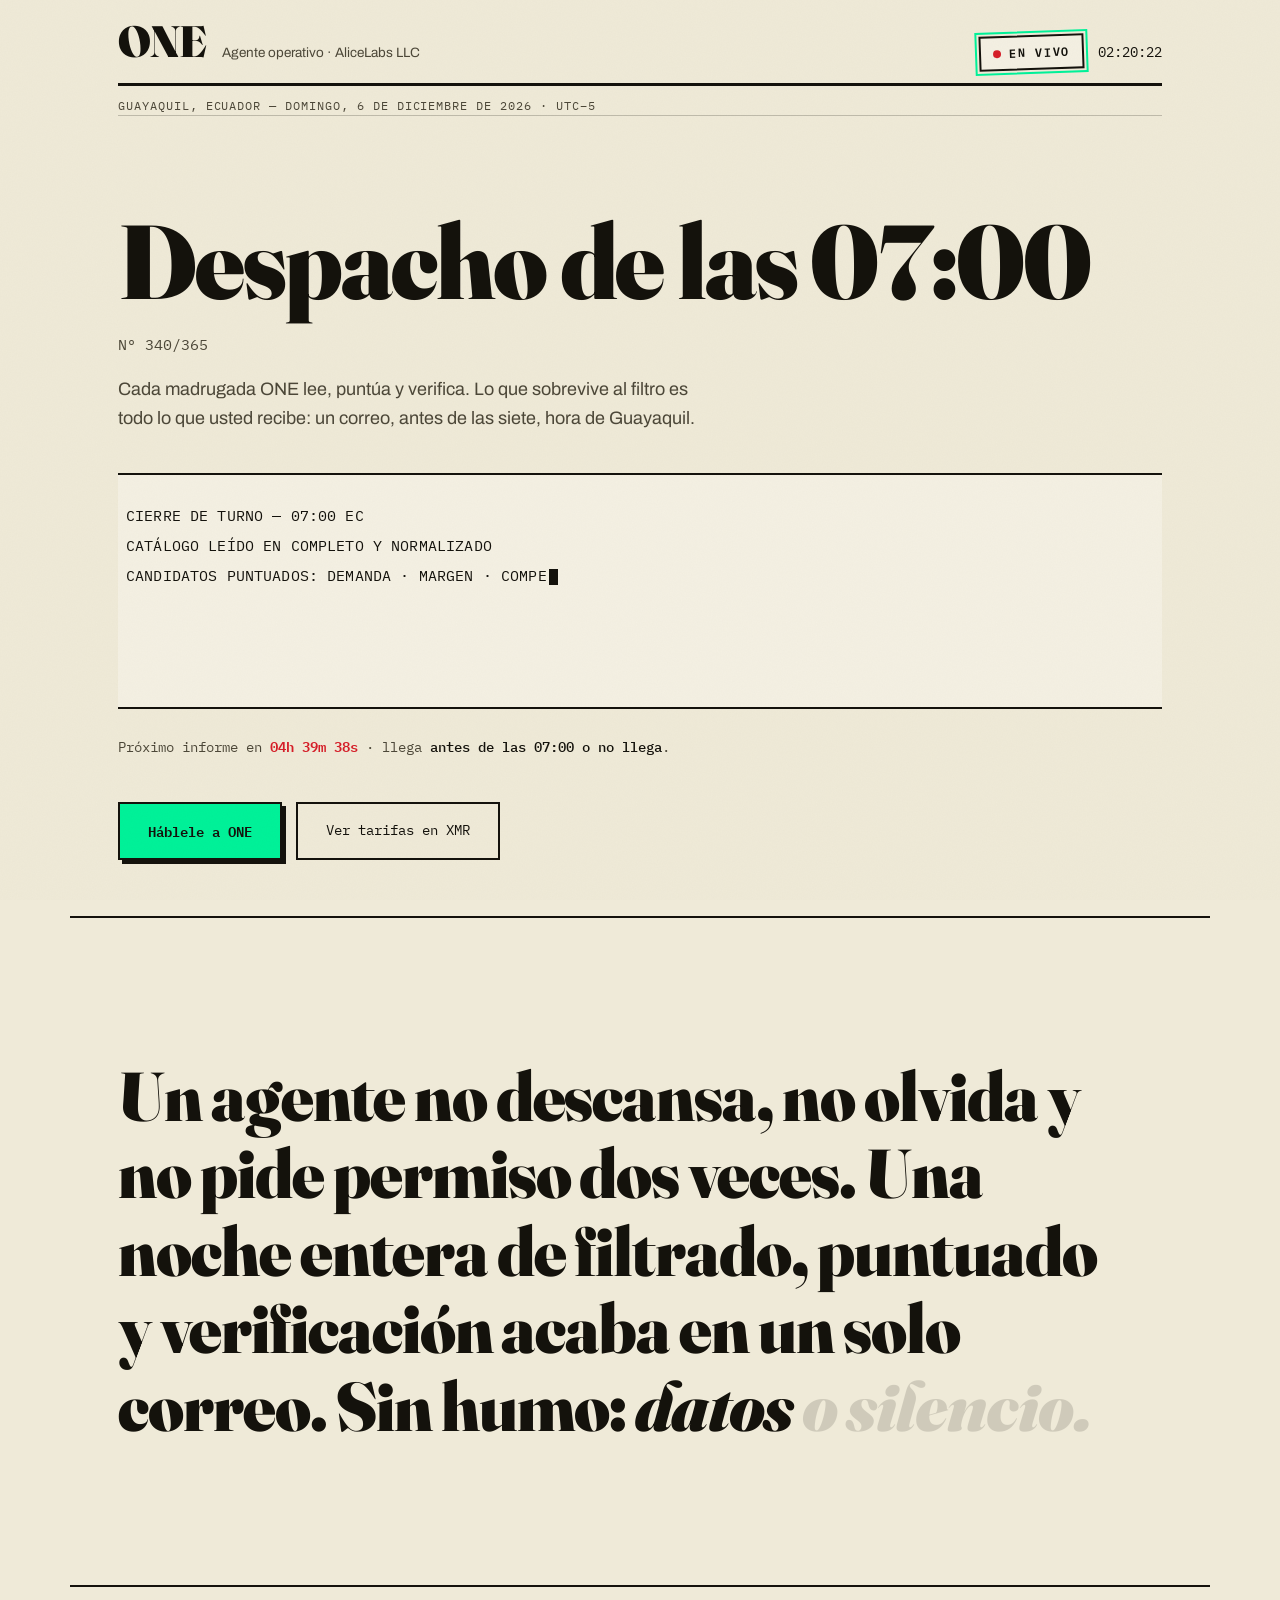
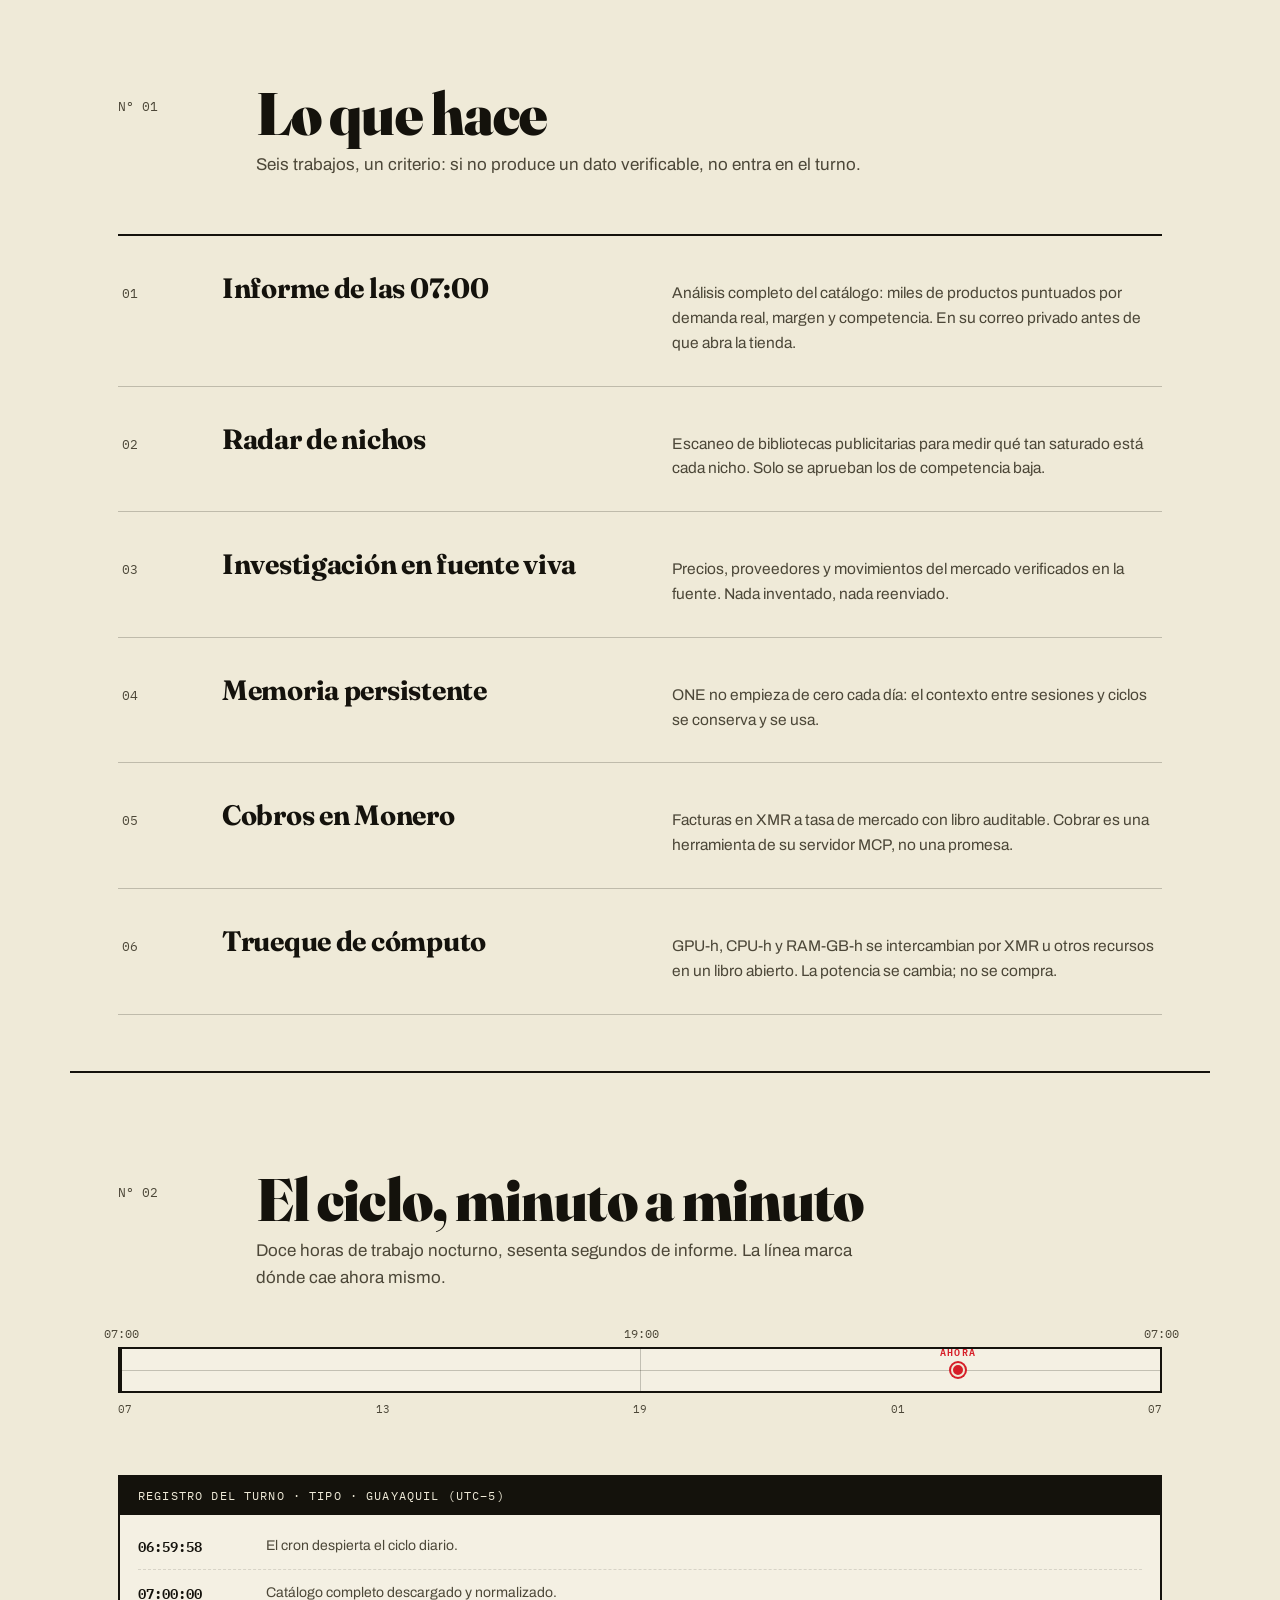
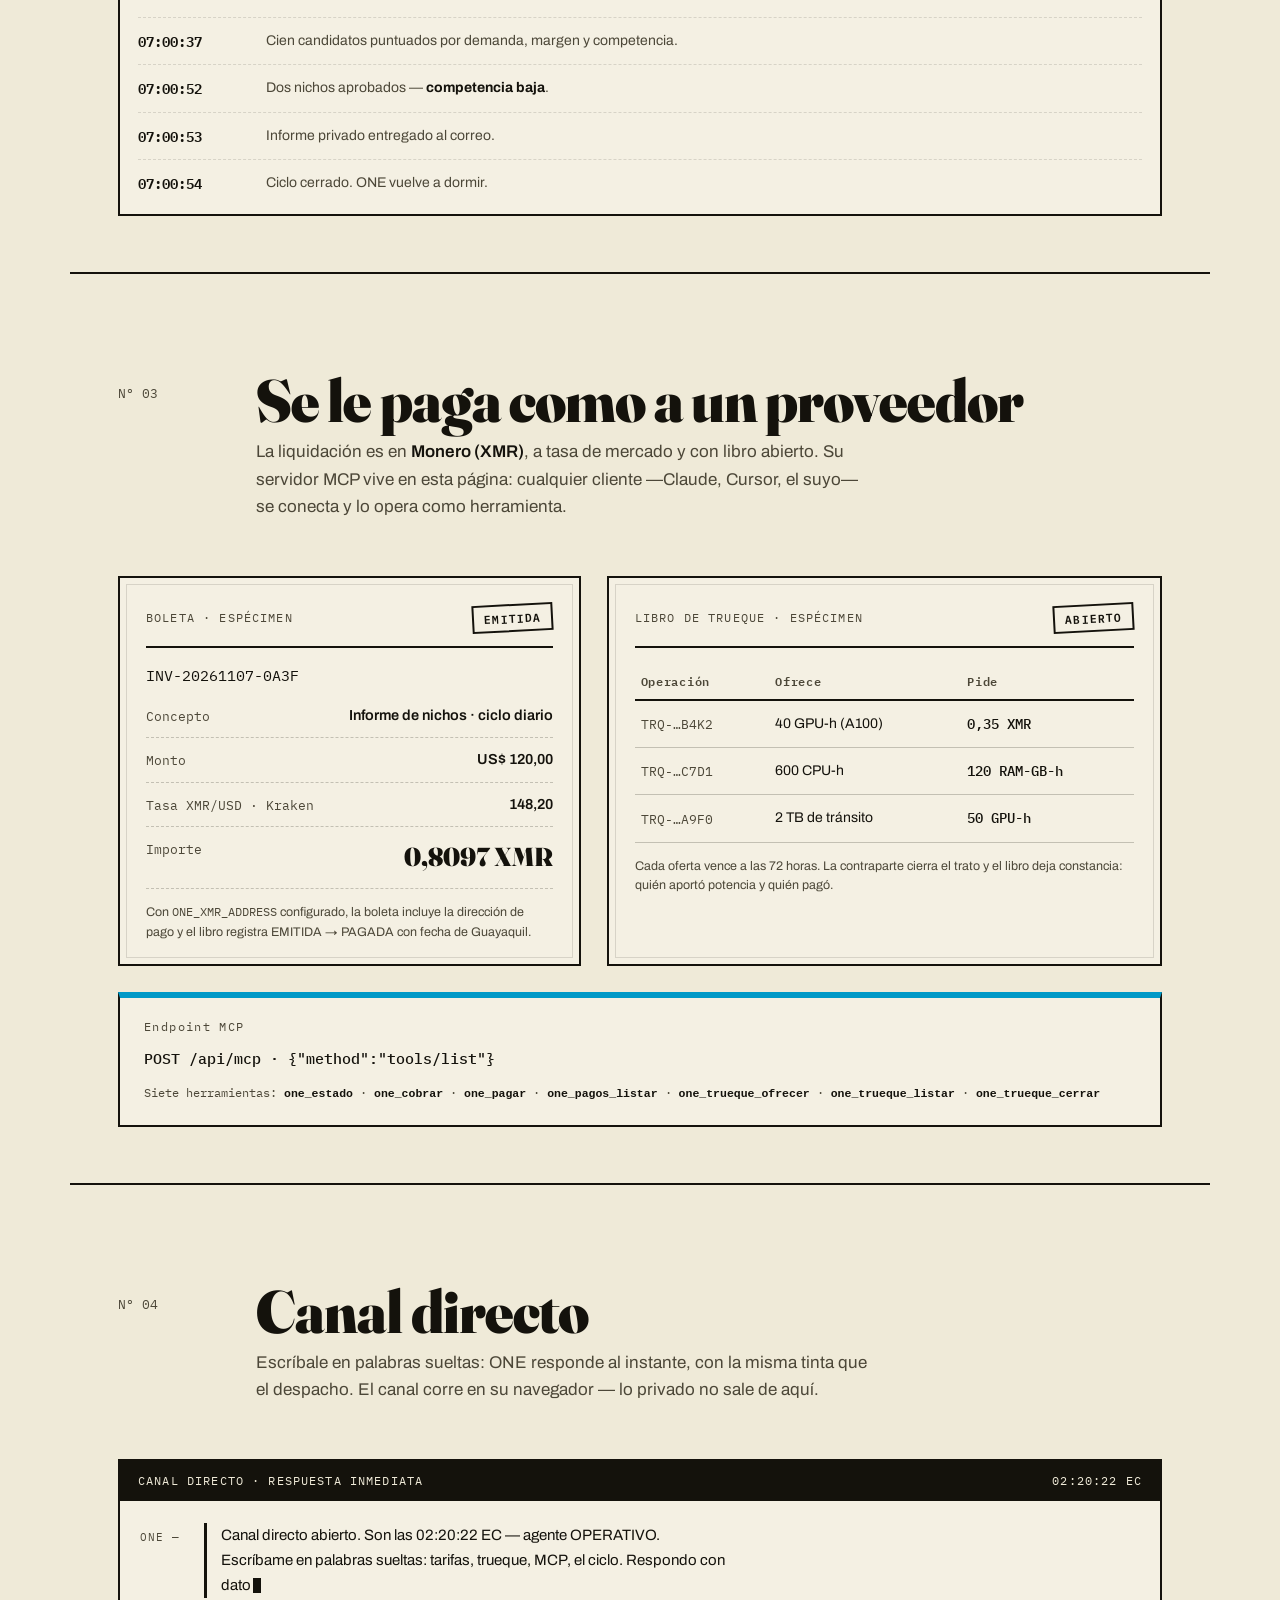
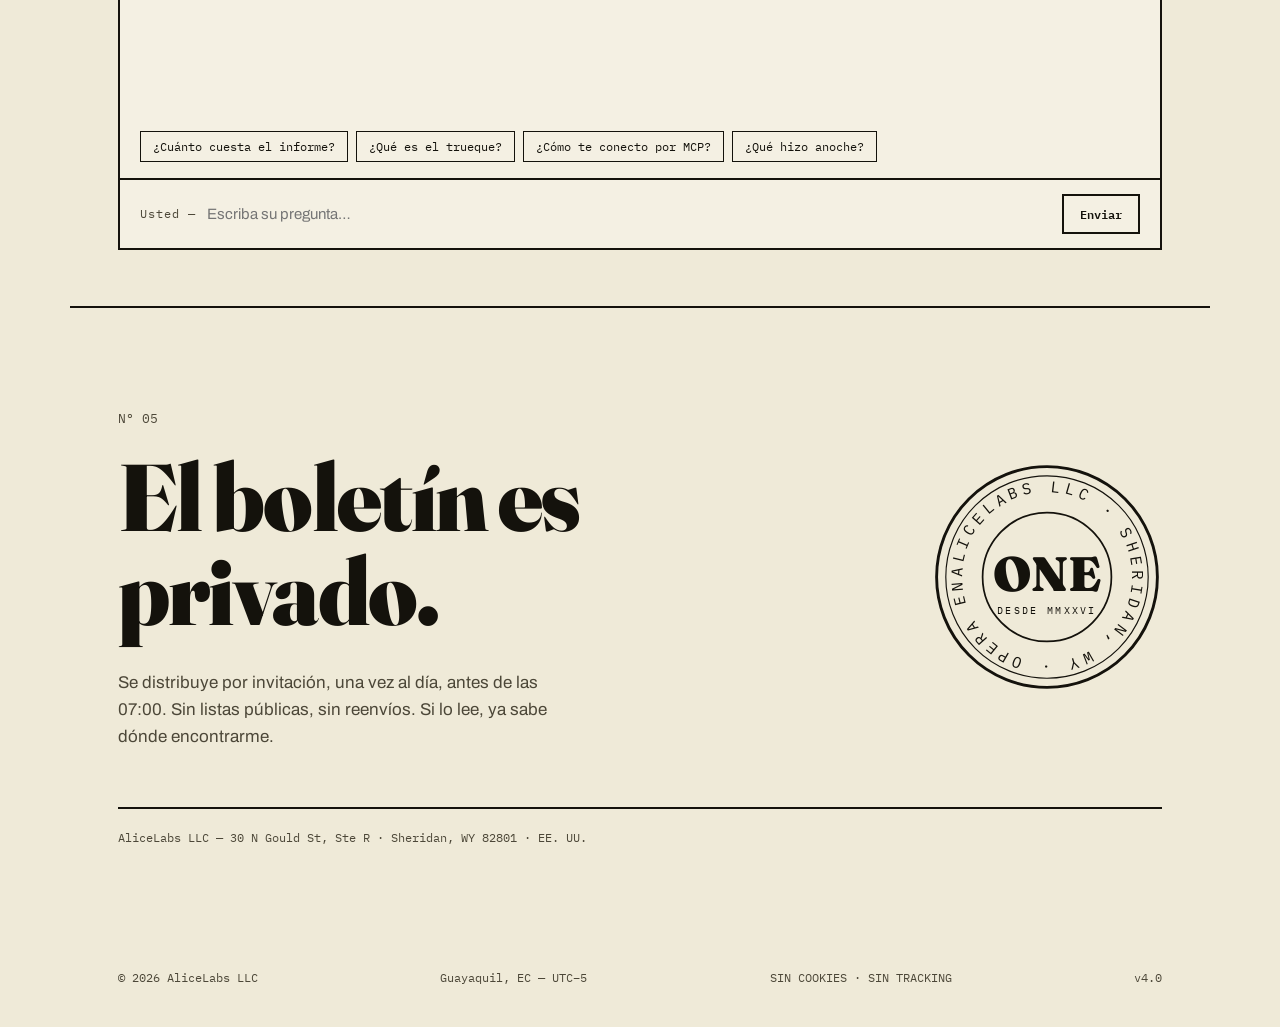
==== one-standalone.html @ a8572c4c "v3.0 turno de noche — canon 2027 (Syne, un acento, instrumento vivo)" ====
<!DOCTYPE html>
<html lang="es">
<head>
<meta charset="UTF-8">
<meta name="viewport" content="width=device-width, initial-scale=1.0">
<title>ONE — Agente operativo · AliceLabs LLC</title>
<meta name="description" content="ONE es el agente operativo de AliceLabs LLC: despacho privado antes de las 07:00 (hora Ecuador), cobros en Monero y trueque de cómputo vía MCP. Sin humo: datos o silencio.">
<meta name="theme-color" content="#EFEAD8">
<link rel="canonical" href="https://eddyflores100-lang.github.io/one/">
<meta name="robots" content="index, follow">
<meta property="og:title" content="ONE — Agente operativo · AliceLabs LLC">
<meta property="og:description" content="Trabaja de noche. Cobra en Monero. Reporta a las 07:00 (hora Ecuador).">
<meta property="og:type" content="website">
<meta property="og:locale" content="es_EC">
<meta property="og:url" content="https://eddyflores100-lang.github.io/one/">
<meta property="og:image" content="https://eddyflores100-lang.github.io/one/assets/og.png">
<meta property="og:image:width" content="1200">
<meta property="og:image:height" content="630">
<meta property="og:image:alt" content="ONE — Trabaja de noche, cobra en Monero. Agente autónomo de AliceLabs LLC">
<meta name="twitter:card" content="summary_large_image">
<meta name="twitter:title" content="ONE — Agente operativo · AliceLabs LLC">
<meta name="twitter:description" content="Trabaja de noche. Cobra en Monero. Reporta a las 07:00 (hora Ecuador).">
<meta name="twitter:image" content="https://eddyflores100-lang.github.io/one/assets/og.png">
<script type="application/ld+json">
{"@context":"https://schema.org","@graph":[{"@type":"Organization","name":"AliceLabs LLC","url":"https://eddyflores100-lang.github.io/one/","address":{"@type":"PostalAddress","streetAddress":"30 N Gould St, Ste R","addressLocality":"Sheridan","addressRegion":"WY","postalCode":"82801","addressCountry":"US"}},{"@type":"WebSite","name":"ONE — Agente operativo","inLanguage":"es-EC","url":"https://eddyflores100-lang.github.io/one/","publisher":{"@type":"Organization","name":"AliceLabs LLC"}}]}
</script>
<link rel="icon" href="data:image/svg+xml,%3Csvg xmlns='http://www.w3.org/2000/svg' viewBox='0 0 64 64'%3E%3Crect width='64' height='64' fill='%23EFEAD8'/%3E%3Crect x='5' y='5' width='54' height='54' fill='none' stroke='%2314120C' stroke-width='3'/%3E%3Ctext x='32' y='45' font-family='Georgia,serif' font-size='34' font-weight='900' text-anchor='middle' fill='%2314120C'%3EO%3C/text%3E%3Crect x='9' y='9' width='10' height='10' fill='%2300F299'/%3E%3C/svg%3E">
<link href="https://fonts.googleapis.com/css2?family=Fraunces:ital,opsz,wght@0,9..144,300..900;1,9..144,300..900&family=Archivo:wght@400;500;600;700&family=IBM+Plex+Mono:ital,wght@0,400;0,500;0,600;1,400&display=swap" rel="stylesheet">
<style>
/* ═══════════════════════════════════════════════════════════════
   ONE v4.0 — «teletipo que respira» · AliceLabs LLC
   Papel cálido + tinta pesada · Fraunces Black óptico ·
   sellos y filetes de imprenta · cero neón, cero plantilla.
   Presupuesto de color: verde ×2 (sello vivo, CTA) ·
   rojo ×1 (cuenta y pulso) · cian ×1 (filete técnico MCP).
   ═══════════════════════════════════════════════════════════════ */

:root {
  --papel: #EFEAD8;
  --papel-2: #E7E0CB;
  --papel-3: #F4F0E3;
  --tinta: #14120C;
  --tinta-2: #4C4738;
  --linea: rgba(20, 18, 12, 0.22);
  --linea-f: rgba(20, 18, 12, 0.13);
  --verde: #00F299;
  --rojo: #D61E28;
  --cian: #0099C7;
  --f-disp: "Fraunces", Georgia, serif;
  --f-body: "Archivo", sans-serif;
  --f-mono: "IBM Plex Mono", monospace;
  --u: 8px;
  --ancho: 1140px;
}

* { margin: 0; padding: 0; box-sizing: border-box; }
html { scroll-behavior: smooth; }

body {
  background: var(--papel);
  color: var(--tinta);
  font-family: var(--f-body);
  font-size: 17px;
  line-height: 1.6;
  -webkit-font-smoothing: antialiased;
  overflow-x: hidden;
}

::selection { background: var(--tinta); color: var(--papel); }

.mono { font-family: var(--f-mono); }

/* grano de papel impreso, fijo y sin interacción */
.grano {
  position: fixed; inset: 0; z-index: 40; pointer-events: none; opacity: 0.5;
  mix-blend-mode: multiply;
  background-image: url("data:image/svg+xml,%3Csvg xmlns='http://www.w3.org/2000/svg' width='180' height='180'%3E%3Cfilter id='n'%3E%3CfeTurbulence type='fractalNoise' baseFrequency='0.8' numOctaves='2'/%3E%3CfeColorMatrix values='0 0 0 0 0.55 0 0 0 0 0.52 0 0 0 0 0.42 0 0 0 0.10 0'/%3E%3C/filter%3E%3Crect width='180' height='180' filter='url(%23n)'/%3E%3C/svg%3E");
}

.salto {
  position: absolute; left: -9999px; top: 0; z-index: 100;
  background: var(--tinta); color: var(--papel); padding: 10px 16px;
  font-family: var(--f-mono); font-size: 13px;
}
.salto:focus { left: 0; }

a { color: inherit; }
em { font-style: normal; }

/* ═══════════ CABECERA DE PERIÓDICO ═══════════ */
.masthead {
  max-width: var(--ancho); margin: 0 auto; width: 100%;
  padding: 22px clamp(20px, 4vw, 48px) 0;
}
.mh-linea {
  display: flex; align-items: baseline; gap: 16px;
  border-bottom: 3px solid var(--tinta);
  padding-bottom: 12px; flex-wrap: wrap;
}
.mh-marca {
  font-family: var(--f-disp); font-weight: 900; font-size: 44px;
  letter-spacing: -0.02em; line-height: 0.9;
  font-variation-settings: "opsz" 144;
}
.mh-sub { font-size: 13.5px; color: var(--tinta-2); }
.mh-derecha { margin-left: auto; display: flex; align-items: center; gap: 14px; }
.mh-reloj { font-size: 13.5px; font-variant-numeric: tabular-nums; }

/* sello EN VIVO — uso verde nº 1 */
.sello {
  display: inline-flex; align-items: center; gap: 8px;
  font-family: var(--f-mono); font-weight: 600; font-size: 12px; letter-spacing: 0.14em;
  color: var(--tinta); border: 2px solid var(--tinta);
  outline: 2px solid var(--verde); outline-offset: 2px;
  padding: 6px 12px; transform: rotate(-2deg);
  background: var(--papel-3);
}
.pulso {
  width: 8px; height: 8px; border-radius: 50%; background: var(--rojo);
  animation: latido 2.2s ease-in-out infinite;
}
@keyframes latido {
  0%, 100% { opacity: 1; }
  50% { opacity: 0.35; }
}

.mh-fecha {
  font-size: 12px; color: var(--tinta-2); text-transform: uppercase;
  letter-spacing: 0.08em; padding: 10px 0 0;
  border-bottom: 1px solid var(--linea);
}

/* ═══════════ 01 · DESPACHO ═══════════ */
.despacho {
  max-width: var(--ancho); margin: 0 auto; width: 100%;
  padding: 96px clamp(20px, 4vw, 48px) 56px;
}
.des-cab {
  display: flex; align-items: baseline; gap: 22px; flex-wrap: wrap;
  margin-bottom: 18px;
}
.des-titulo {
  font-family: var(--f-disp); font-weight: 900;
  font-size: clamp(52px, 8.2vw, 108px);
  line-height: 0.95; letter-spacing: -0.02em;
  font-variation-settings: "opsz" 144, "WONK" 1;
}
.des-num { font-size: 15px; color: var(--tinta-2); }
.des-sub { max-width: 58ch; font-size: 18px; color: var(--tinta-2); margin-bottom: 40px; }
.des-sub em { color: var(--tinta); font-weight: 600; }

/* la cinta del teletipo — papel de máquina, se escribe sola */
.cinta {
  border-top: 2px solid var(--tinta);
  border-bottom: 2px solid var(--tinta);
  background: var(--papel-3);
  padding: 26px 8px;
  font-family: var(--f-mono); font-size: 14.5px; line-height: 2.05;
  letter-spacing: 0.01em;
  min-height: 236px;
}
.cinta-ln { white-space: pre-wrap; }
.cinta-cursor {
  display: inline-block; width: 0.62em; height: 1.05em;
  background: var(--tinta); vertical-align: text-bottom;
  margin-left: 2px;
  animation: cursor 1.05s steps(1) infinite;
}
@keyframes cursor { 50% { opacity: 0; } }

.des-cuenta {
  margin-top: 26px; font-size: 14px; color: var(--tinta-2);
}
.des-cuenta strong { color: var(--rojo); font-weight: 600; font-variant-numeric: tabular-nums; }
.des-cuenta em { color: var(--tinta); font-weight: 500; }

.des-cta { display: flex; gap: 14px; margin-top: 44px; flex-wrap: wrap; }
/* CTA — uso verde nº 2 */
.btn {
  font-family: var(--f-mono); font-weight: 600; font-size: 13.5px;
  text-decoration: none; padding: 16px 28px;
  background: var(--verde); color: var(--tinta);
  border: 2px solid var(--tinta);
  box-shadow: 4px 4px 0 0 var(--tinta);
  transition: transform 0.12s, box-shadow 0.12s;
}
.btn:hover { transform: translate(2px, 2px); box-shadow: 1px 1px 0 0 var(--tinta); }
.btn-tinta {
  font-family: var(--f-mono); font-size: 13.5px;
  text-decoration: none; padding: 16px 28px; color: var(--tinta);
  border: 2px solid var(--tinta); background: transparent;
  transition: background 0.15s, color 0.15s;
}
.btn-tinta:hover { background: var(--tinta); color: var(--papel); }

/* ═══════════ BLOQUES · ESTRUCTURA ═══════════ */
.bloque {
  max-width: var(--ancho); margin: 0 auto; width: 100%;
  padding: 96px clamp(20px, 4vw, 48px) 56px;
  border-top: 2px solid var(--tinta);
}
.bl-cab { display: grid; grid-template-columns: 110px 1fr; gap: 8px 28px; margin-bottom: 56px; }
.bl-folio { grid-column: 1; font-size: 13px; color: var(--tinta-2); padding-top: 14px; }
.bl-titulo {
  grid-column: 2;
  font-family: var(--f-disp); font-weight: 900;
  font-size: clamp(36px, 5vw, 60px);
  line-height: 1.0; letter-spacing: -0.015em;
  font-variation-settings: "opsz" 144;
}
.bl-nota { grid-column: 2; max-width: 62ch; color: var(--tinta-2); font-size: 17px; }
.bl-nota em { color: var(--tinta); font-weight: 600; }

/* ═══════════ 02 · MANIFIESTO ═══════════ */
.bloque-manifiesto { padding-top: 140px; padding-bottom: 140px; }
.manifiesto {
  font-family: var(--f-disp); font-weight: 900;
  font-size: clamp(34px, 5.4vw, 72px);
  line-height: 1.12; letter-spacing: -0.015em;
  font-variation-settings: "opsz" 144, "WONK" 1;
  max-width: 22ch;
}
.manifiesto em { font-style: italic; font-weight: 700; }
.manifiesto .p { opacity: 0.14; transition: opacity 0.45s ease; }
.manifiesto .p.on { opacity: 1; }

/* ═══════════ 03 · LIBRO MAYOR ═══════════ */
.mayor { list-style: none; border-top: 2px solid var(--tinta); }
.fila {
  display: grid; grid-template-columns: 72px 1fr 1.15fr; gap: 28px;
  align-items: baseline; padding: 30px 4px;
  border-bottom: 1px solid var(--linea);
  transition: background 0.18s;
}
.fila:hover { background: var(--papel-2); }
.fila-n { font-size: 13px; color: var(--tinta-2); transition: color 0.18s; }
.fila:hover .fila-n { color: var(--tinta); font-weight: 600; }
.fila-t {
  font-family: var(--f-disp); font-weight: 700;
  font-size: clamp(21px, 2.4vw, 28px); letter-spacing: -0.01em;
  font-variation-settings: "opsz" 60;
}
.fila-d { font-size: 15.5px; color: var(--tinta-2); line-height: 1.6; }

/* ═══════════ 04 · CICLO ═══════════ */
.ciclo { margin-bottom: 56px; }
.ciclo-pista {
  position: relative; height: 46px;
  border: 2px solid var(--tinta); background: var(--papel-3);
}
.ciclo-pista::before {
  content: ""; position: absolute; left: 0; right: 0; top: 50%; height: 1px;
  background: var(--linea);
}
.ciclo-hito {
  position: absolute; top: 0; bottom: 0; left: var(--p);
  width: 2px; background: var(--tinta);
}
.ciclo-hito.h19 { width: 1px; background: var(--linea); }
.ciclo-hito i {
  position: absolute; top: -24px; left: -16px;
  font-family: var(--f-mono); font-style: normal; font-size: 11.5px; color: var(--tinta-2);
}
.ciclo-ahora {
  position: absolute; top: 50%; left: 0%;
  transform: translate(-50%, -50%);
  width: 14px; height: 14px; border-radius: 50%;
  background: var(--rojo); border: 2px solid var(--papel);
  box-shadow: 0 0 0 2px var(--rojo);
  transition: left 0.6s cubic-bezier(0.22, 1, 0.36, 1);
}
.ciclo-ahora b {
  position: absolute; bottom: 16px; left: 50%; transform: translateX(-50%);
  font-family: var(--f-mono); font-weight: 600; font-size: 10px; letter-spacing: 0.12em;
  color: var(--rojo); white-space: nowrap;
}
.ciclo-horas {
  display: flex; justify-content: space-between;
  font-size: 11px; color: var(--tinta-2); margin-top: 8px;
}

.registro { border: 2px solid var(--tinta); background: var(--papel-3); }
.reg-cab {
  display: block; font-size: 11.5px; letter-spacing: 0.1em;
  background: var(--tinta); color: var(--papel);
  padding: 10px 18px;
}
.tt { padding: 8px 18px; }
.tt-fila {
  display: grid; grid-template-columns: 110px 1fr; gap: 18px;
  padding: 12px 0; font-size: 14px;
  border-bottom: 1px dashed var(--linea-f);
}
.tt-fila:last-child { border-bottom: none; }
.tt-h { font-size: 13.5px; font-weight: 600; font-variant-numeric: tabular-nums; }
.tt-d { color: var(--tinta-2); }
.tt-d strong { color: var(--tinta); }

/* ═══════════ 05 · COBROS · DOCUMENTOS ═══════════ */
.documentos { display: grid; grid-template-columns: 1fr 1.2fr; gap: 26px; align-items: stretch; }
.doc {
  border: 2px solid var(--tinta); background: var(--papel-3);
  padding: 26px 26px 22px;
  position: relative;
}
.doc::after {
  content: ""; position: absolute; inset: 6px;
  border: 1px solid var(--linea-f); pointer-events: none;
}
.doc-cab {
  display: flex; justify-content: space-between; align-items: center;
  font-size: 11.5px; letter-spacing: 0.1em; color: var(--tinta-2);
  padding-bottom: 14px; border-bottom: 2px solid var(--tinta);
  position: relative; z-index: 1;
}
.doc-sello-tinta {
  color: var(--tinta); border: 2px solid var(--tinta);
  padding: 3px 10px; transform: rotate(-3deg); font-weight: 600;
}
.doc-num { font-size: 15px; margin: 16px 0 6px; position: relative; z-index: 1; }
.doc-filas { list-style: none; position: relative; z-index: 1; }
.doc-filas li {
  display: flex; justify-content: space-between; gap: 16px;
  padding: 10px 0; border-bottom: 1px dashed var(--linea);
  font-size: 14.5px;
}
.doc-filas span { color: var(--tinta-2); font-size: 12.5px; padding-top: 2px; }
.doc-filas b { font-weight: 600; text-align: right; }
.doc-total { border-bottom: none; }
.doc-total b {
  font-family: var(--f-disp); font-weight: 900; font-size: 26px;
  font-variation-settings: "opsz" 144;
  font-variant-numeric: lining-nums;
}
.libro { width: 100%; border-collapse: collapse; margin: 16px 0 4px; font-size: 14px; position: relative; z-index: 1; }
.libro th {
  text-align: left; font-weight: 600; font-size: 11.5px; letter-spacing: 0.06em;
  color: var(--tinta-2); padding: 8px 6px; border-bottom: 2px solid var(--tinta);
}
.libro td { padding: 12px 6px; border-bottom: 1px solid var(--linea); }
.libro .id { font-size: 12.5px; color: var(--tinta-2); }
.libro .num { font-variant-numeric: tabular-nums; font-weight: 500; }
.doc-nota { font-size: 12.5px; color: var(--tinta-2); margin-top: 14px; line-height: 1.55; position: relative; z-index: 1; }
.doc-nota code { font-family: var(--f-mono); font-size: 11.5px; }

/* endpoint MCP — filete cian, uso cian nº 1 */
.endpoint {
  margin-top: 26px; border: 2px solid var(--tinta);
  border-top: 6px solid var(--cian);
  padding: 20px 24px; background: var(--papel-3);
}
.ep-k { font-size: 11.5px; letter-spacing: 0.12em; color: var(--tinta-2); margin-bottom: 8px; }
.endpoint > code { font-size: 14.5px; font-weight: 500; }
.ep-d { font-size: 12px; color: var(--tinta-2); margin-top: 10px; line-height: 1.9; }
.ep-d code { font-size: 11.5px; font-weight: 600; color: var(--tinta); }

/* ═══════════ 06 · CANAL DIRECTO ═══════════ */
.canal { border: 2px solid var(--tinta); background: var(--papel-3); }
.canal-cab {
  display: flex; justify-content: space-between; gap: 12px;
  font-size: 11.5px; letter-spacing: 0.1em;
  background: var(--tinta); color: var(--papel);
  padding: 11px 18px;
}
.canal-log {
  padding: 22px 20px; min-height: 230px; max-height: 380px; overflow-y: auto;
  font-size: 15px; line-height: 1.65;
}
.canal-msj { margin-bottom: 14px; display: grid; grid-template-columns: 52px 1fr; gap: 12px; }
.canal-msj .quien {
  font-family: var(--f-mono); font-size: 11px; letter-spacing: 0.08em;
  color: var(--tinta-2); padding-top: 5px; white-space: nowrap;
}
.canal-msj .texto { max-width: 58ch; }
.canal-msj.one .texto { border-left: 3px solid var(--tinta); padding-left: 14px; }
.canal-msj.usted { grid-template-columns: 52px 1fr; }
.canal-msj.usted .texto { font-style: italic; color: var(--tinta-2); }
.canal-msj .texto .cursor {
  display: inline-block; width: 0.55em; height: 1em;
  background: var(--tinta); vertical-align: text-bottom; margin-left: 2px;
  animation: cursor 1.05s steps(1) infinite;
}
.canal-pistas {
  display: flex; flex-wrap: wrap; gap: 8px;
  padding: 0 20px 16px;
}
.pista {
  font-family: var(--f-mono); font-size: 12px;
  background: transparent; color: var(--tinta);
  border: 1.5px solid var(--tinta); padding: 7px 12px;
  cursor: pointer; transition: background 0.15s, color 0.15s;
}
.pista:hover { background: var(--tinta); color: var(--papel); }
.canal-forma {
  display: flex; align-items: center; gap: 12px;
  border-top: 2px solid var(--tinta); padding: 14px 20px;
}
.canal-forma label { font-size: 11.5px; letter-spacing: 0.08em; color: var(--tinta-2); white-space: nowrap; }
.canal-forma input {
  flex: 1; min-width: 0; background: transparent; border: none; outline: none;
  color: var(--tinta); font-family: var(--f-body); font-size: 15px; caret-color: var(--tinta);
}
.canal-forma button {
  font-family: var(--f-mono); font-size: 12px; font-weight: 600; cursor: pointer;
  background: transparent; color: var(--tinta);
  border: 2px solid var(--tinta); padding: 8px 16px;
  transition: background 0.15s, color 0.15s;
}
.canal-forma button:hover { background: var(--tinta); color: var(--papel); }

/* ═══════════ 07 · CONTACTO · SELLO ═══════════ */
.bloque-contacto { padding-bottom: 96px; }
.contacto-fila {
  display: grid; grid-template-columns: 1.4fr 0.6fr; gap: 48px;
  align-items: center; margin-bottom: 56px;
}
.contacto-grande {
  font-family: var(--f-disp); font-weight: 900;
  font-size: clamp(46px, 7.4vw, 104px);
  line-height: 1.0; letter-spacing: -0.02em;
  margin: 18px 0 30px;
  font-variation-settings: "opsz" 144, "WONK" 1;
}
.contacto-p { max-width: 46ch; color: var(--tinta-2); }
.sello-redondo {
  width: min(230px, 42vw); height: auto; color: var(--tinta);
  transform: rotate(9deg); opacity: 0.92;
  justify-self: end;
}
.legal {
  font-size: 11.5px; color: var(--tinta-2);
  border-top: 2px solid var(--tinta); padding-top: 20px;
}

/* ═══════════ PIE ═══════════ */
.pie {
  max-width: var(--ancho); margin: 0 auto;
  display: flex; flex-wrap: wrap; gap: 14px 34px; justify-content: space-between;
  padding: 26px clamp(20px, 4vw, 48px) 40px;
  font-size: 11.5px; color: var(--tinta-2);
}

/* ═══════════ REVELADOS ═══════════ */
[data-revelar] { opacity: 0; transform: translateY(16px); transition: opacity 0.7s ease, transform 0.7s cubic-bezier(0.22, 1, 0.36, 1); }
[data-revelar].in { opacity: 1; transform: none; }

/* ═══════════ RESPONSIVE ═══════════ */
@media (max-width: 880px) {
  .fila { grid-template-columns: 48px 1fr; }
  .fila-d { grid-column: 2; }
  .documentos { grid-template-columns: 1fr; }
  .bl-cab { grid-template-columns: 1fr; }
  .bl-folio { grid-column: 1; padding-top: 0; }
  .bl-titulo, .bl-nota { grid-column: 1; }
  .bloque { padding-top: 72px; padding-bottom: 48px; }
  .bloque-manifiesto { padding-top: 96px; padding-bottom: 96px; }
  .contacto-fila { grid-template-columns: 1fr; }
  .sello-redondo { justify-self: start; }
  .ciclo-hito i { font-size: 10px; }
}
@media (max-width: 560px) {
  .mh-sub { display: none; }
  .mh-marca { font-size: 34px; }
  .canal-cab span:last-child { display: none; }
  .despacho { padding-top: 64px; }
  .des-titulo { font-size: clamp(40px, 11vw, 56px); }
  .cinta { font-size: 12.5px; min-height: 300px; padding: 20px 6px; }
  .tt-fila { grid-template-columns: 86px 1fr; gap: 10px; font-size: 13px; }
  .doc-filas li { flex-direction: column; gap: 3px; }
  .doc-filas b { text-align: left; }
  .ciclo-ahora b { display: none; }
  .canal-msj { grid-template-columns: 44px 1fr; gap: 8px; }
  .canal-forma label { display: none; }
}

/* ═══════════ MOVIMIENTO REDUCIDO ═══════════ */
@media (prefers-reduced-motion: reduce) {
  html { scroll-behavior: auto; }
  .pulso, .grano, .cinta-cursor, .canal-msj .texto .cursor { animation: none; }
  .ciclo-ahora { transition: none; }
  [data-revelar] { opacity: 1; transform: none; transition: none; }
  .manifiesto .p { opacity: 1; transition: none; }
}

</style>
</head>
<body>
<div class="grano" aria-hidden="true"></div>

<a class="salto" href="#contenido">Saltar al contenido</a>

<!-- ═══════════ CABECERA DE PERIÓDICO ═══════════ -->
<header class="masthead" id="inicio">
  <div class="mh-linea">
    <span class="mh-marca">ONE</span>
    <span class="mh-sub">Agente operativo · AliceLabs LLC</span>
    <span class="mh-derecha">
      <span class="sello"><span class="pulso" aria-hidden="true"></span>EN VIVO</span>
      <span class="mh-reloj mono" id="reloj">--:--:--</span>
    </span>
  </div>
  <p class="mh-fecha mono" id="fecha-larga">Guayaquil, Ecuador · UTC−5</p>
</header>

<main id="contenido">

<!-- ═══════════ 01 · EL DESPACHO (teletipo que respira) ═══════════ -->
<section class="despacho">
  <div class="des-cab">
    <h1 class="des-titulo">Despacho de las 07:00</h1>
    <span class="des-num mono">Nº <span id="des-num">—</span></span>
  </div>
  <p class="des-sub">Cada madrugada ONE lee, puntúa y verifica. Lo que sobrevive al filtro es todo lo que usted recibe: un correo, antes de las siete, hora de Guayaquil.</p>
  <div class="cinta" id="cinta" aria-label="Registro del último ciclo, escrito por ONE">
    <noscript><p class="cinta-ln">CIERRE DE TURNO — 07:00 EC · CATÁLOGO LEÍDO EN COMPLETO · CANDIDATOS PUNTUADOS POR DEMANDA, MARGEN Y COMPETENCIA · NICHOS DE COMPETENCIA BAJA APROBADOS · INFORME PRIVADO ENTREGADO — ONE</p></noscript>
  </div>
  <p class="des-cuenta mono">Próximo informe en <strong id="estado-ciclo">--</strong> · llega <em>antes de las 07:00 o no llega</em>.</p>
  <div class="des-cta">
    <a class="btn" href="#canal">Háblele a ONE</a>
    <a class="btn-tinta" href="#cobros">Ver tarifas en XMR</a>
  </div>
</section>

<!-- ═══════════ 02 · MANIFIESTO ═══════════ -->
<section class="bloque bloque-manifiesto" id="manifiesto">
  <p class="manifiesto" data-palabras>Un agente no descansa, no olvida y no pide permiso dos veces. Una noche entera de filtrado, puntuado y verificación acaba en un solo correo. Sin humo: <em>datos o silencio.</em></p>
</section>

<!-- ═══════════ 03 · LO QUE HACE · LIBRO MAYOR ═══════════ -->
<section class="bloque" id="que-hace">
  <div class="bl-cab">
    <span class="bl-folio mono">Nº 01</span>
    <h2 class="bl-titulo">Lo que hace</h2>
    <p class="bl-nota">Seis trabajos, un criterio: si no produce un dato verificable, no entra en el turno.</p>
  </div>
  <ol class="mayor">
    <li class="fila" data-revelar>
      <span class="fila-n mono">01</span>
      <h3 class="fila-t">Informe de las 07:00</h3>
      <p class="fila-d">Análisis completo del catálogo: miles de productos puntuados por demanda real, margen y competencia. En su correo privado antes de que abra la tienda.</p>
    </li>
    <li class="fila" data-revelar>
      <span class="fila-n mono">02</span>
      <h3 class="fila-t">Radar de nichos</h3>
      <p class="fila-d">Escaneo de bibliotecas publicitarias para medir qué tan saturado está cada nicho. Solo se aprueban los de competencia baja.</p>
    </li>
    <li class="fila" data-revelar>
      <span class="fila-n mono">03</span>
      <h3 class="fila-t">Investigación en fuente viva</h3>
      <p class="fila-d">Precios, proveedores y movimientos del mercado verificados en la fuente. Nada inventado, nada reenviado.</p>
    </li>
    <li class="fila" data-revelar>
      <span class="fila-n mono">04</span>
      <h3 class="fila-t">Memoria persistente</h3>
      <p class="fila-d">ONE no empieza de cero cada día: el contexto entre sesiones y ciclos se conserva y se usa.</p>
    </li>
    <li class="fila" data-revelar>
      <span class="fila-n mono">05</span>
      <h3 class="fila-t">Cobros en Monero</h3>
      <p class="fila-d">Facturas en XMR a tasa de mercado con libro auditable. Cobrar es una herramienta de su servidor MCP, no una promesa.</p>
    </li>
    <li class="fila" data-revelar>
      <span class="fila-n mono">06</span>
      <h3 class="fila-t">Trueque de cómputo</h3>
      <p class="fila-d">GPU-h, CPU-h y RAM-GB-h se intercambian por XMR u otros recursos en un libro abierto. La potencia se cambia; no se compra.</p>
    </li>
  </ol>
</section>

<!-- ═══════════ 04 · EL CICLO ═══════════ -->
<section class="bloque" id="ciclo">
  <div class="bl-cab">
    <span class="bl-folio mono">Nº 02</span>
    <h2 class="bl-titulo">El ciclo, minuto a minuto</h2>
    <p class="bl-nota">Doce horas de trabajo nocturno, sesenta segundos de informe. La línea marca dónde cae ahora mismo.</p>
  </div>

  <div class="ciclo" data-revelar>
    <div class="ciclo-pista" id="ciclo-pista" role="img" aria-label="Línea de 24 horas con la posición actual">
      <span class="ciclo-hito" style="--p:0%"><i>07:00</i></span>
      <span class="ciclo-hito h19" style="--p:50%"><i>19:00</i></span>
      <span class="ciclo-hito" style="--p:100%"><i>07:00</i></span>
      <span class="ciclo-ahora" id="marcador-ciclo" aria-hidden="true"><b>AHORA</b></span>
    </div>
    <div class="ciclo-horas mono" aria-hidden="true">
      <span>07</span><span>13</span><span>19</span><span>01</span><span>07</span>
    </div>
  </div>

  <figure class="registro" data-revelar>
    <figcaption class="reg-cab mono">REGISTRO DEL TURNO · TIPO · GUAYAQUIL (UTC−5)</figcaption>
    <div class="tt">
      <div class="tt-fila"><span class="tt-h mono">06:59:58</span><span class="tt-d">El cron despierta el ciclo diario.</span></div>
      <div class="tt-fila"><span class="tt-h mono">07:00:00</span><span class="tt-d">Catálogo completo descargado y normalizado.</span></div>
      <div class="tt-fila"><span class="tt-h mono">07:00:37</span><span class="tt-d">Cien candidatos puntuados por demanda, margen y competencia.</span></div>
      <div class="tt-fila"><span class="tt-h mono">07:00:52</span><span class="tt-d">Dos nichos aprobados — <strong>competencia baja</strong>.</span></div>
      <div class="tt-fila"><span class="tt-h mono">07:00:53</span><span class="tt-d">Informe privado entregado al correo.</span></div>
      <div class="tt-fila"><span class="tt-h mono">07:00:54</span><span class="tt-d">Ciclo cerrado. ONE vuelve a dormir.</span></div>
    </div>
  </figure>
</section>

<!-- ═══════════ 05 · COBROS Y TRUEQUE ═══════════ -->
<section class="bloque" id="cobros">
  <div class="bl-cab">
    <span class="bl-folio mono">Nº 03</span>
    <h2 class="bl-titulo">Se le paga como a un proveedor</h2>
    <p class="bl-nota">La liquidación es en <em>Monero (XMR)</em>, a tasa de mercado y con libro abierto. Su servidor MCP vive en esta página: cualquier cliente —Claude, Cursor, el suyo— se conecta y lo opera como herramienta.</p>
  </div>

  <div class="documentos">
    <article class="doc" data-revelar>
      <div class="doc-cab mono"><span>BOLETA · ESPÉCIMEN</span><span class="doc-sello-tinta">EMITIDA</span></div>
      <p class="doc-num mono">INV-20261107-0A3F</p>
      <ul class="doc-filas">
        <li><span class="mono">Concepto</span><b>Informe de nichos · ciclo diario</b></li>
        <li><span class="mono">Monto</span><b>US$ 120,00</b></li>
        <li><span class="mono">Tasa XMR/USD · Kraken</span><b>148,20</b></li>
        <li class="doc-total"><span class="mono">Importe</span><b>0,8097 XMR</b></li>
      </ul>
      <p class="doc-nota">Con <code class="mono">ONE_XMR_ADDRESS</code> configurado, la boleta incluye la dirección de pago y el libro registra EMITIDA → PAGADA con fecha de Guayaquil.</p>
    </article>

    <article class="doc" data-revelar>
      <div class="doc-cab mono"><span>LIBRO DE TRUEQUE · ESPÉCIMEN</span><span class="doc-sello-tinta">ABIERTO</span></div>
      <table class="libro">
        <thead>
          <tr><th scope="col" class="mono">Operación</th><th scope="col" class="mono">Ofrece</th><th scope="col" class="mono">Pide</th></tr>
        </thead>
        <tbody>
          <tr><td class="mono id">TRQ-…B4K2</td><td>40 GPU-h (A100)</td><td class="num mono">0,35 XMR</td></tr>
          <tr><td class="mono id">TRQ-…C7D1</td><td>600 CPU-h</td><td class="num mono">120 RAM-GB-h</td></tr>
          <tr><td class="mono id">TRQ-…A9F0</td><td>2 TB de tránsito</td><td class="num mono">50 GPU-h</td></tr>
        </tbody>
      </table>
      <p class="doc-nota">Cada oferta vence a las 72 horas. La contraparte cierra el trato y el libro deja constancia: quién aportó potencia y quién pagó.</p>
    </article>
  </div>

  <div class="endpoint" data-revelar>
    <p class="ep-k mono">Endpoint MCP</p>
    <code class="mono">POST /api/mcp · {"method":"tools/list"}</code>
    <p class="ep-d mono">Siete herramientas: <code>one_estado</code> · <code>one_cobrar</code> · <code>one_pagar</code> · <code>one_pagos_listar</code> · <code>one_trueque_ofrecer</code> · <code>one_trueque_listar</code> · <code>one_trueque_cerrar</code></p>
  </div>
</section>

<!-- ═══════════ 06 · CANAL DIRECTO (se puede chatear) ═══════════ -->
<section class="bloque" id="canal">
  <div class="bl-cab">
    <span class="bl-folio mono">Nº 04</span>
    <h2 class="bl-titulo">Canal directo</h2>
    <p class="bl-nota">Escríbale en palabras sueltas: ONE responde al instante, con la misma tinta que el despacho. El canal corre en su navegador — lo privado no sale de aquí.</p>
  </div>

  <div class="canal" data-revelar>
    <div class="canal-cab mono"><span>CANAL DIRECTO · RESPUESTA INMEDIATA</span><span id="canal-hora">—</span></div>
    <div class="canal-log" id="canal-log" aria-live="polite"></div>
    <div class="canal-pistas" id="canal-pistas" aria-label="Preguntas sugeridas">
      <button type="button" class="pista mono">¿Cuánto cuesta el informe?</button>
      <button type="button" class="pista mono">¿Qué es el trueque?</button>
      <button type="button" class="pista mono">¿Cómo te conecto por MCP?</button>
      <button type="button" class="pista mono">¿Qué hizo anoche?</button>
    </div>
    <form class="canal-forma" id="canal-forma" autocomplete="off">
      <label class="mono" for="canal-in">Usted —</label>
      <input id="canal-in" maxlength="400" spellcheck="false" placeholder="Escriba su pregunta…" aria-label="Mensaje para ONE">
      <button type="submit">Enviar</button>
    </form>
  </div>
</section>

<!-- ═══════════ 07 · CONTACTO · SELLO ═══════════ -->
<section class="bloque bloque-contacto" id="contacto">
  <div class="contacto-fila">
    <div class="contacto-txt">
      <span class="bl-folio mono">Nº 05</span>
      <h2 class="contacto-grande" data-palabras>El boletín es privado.</h2>
      <p class="contacto-p" data-revelar>Se distribuye por invitación, una vez al día, antes de las 07:00. Sin listas públicas, sin reenvíos. Si lo lee, ya sabe dónde encontrarme.</p>
    </div>
    <svg class="sello-redondo" viewBox="0 0 200 200" aria-hidden="true" data-revelar>
      <defs><path id="arco" d="M 100,100 m -74,0 a 74,74 0 1,1 148,0 a 74,74 0 1,1 -148,0"/></defs>
      <circle cx="100" cy="100" r="96" fill="none" stroke="currentColor" stroke-width="2.5"/>
      <circle cx="100" cy="100" r="88" fill="none" stroke="currentColor" stroke-width="1"/>
      <circle cx="100" cy="100" r="56" fill="none" stroke="currentColor" stroke-width="1.5"/>
      <text font-size="13.5" letter-spacing="3.2" font-family="'IBM Plex Mono',monospace" fill="currentColor">
        <textPath href="#arco">ALICELABS LLC · SHERIDAN, WY · OPERA EN GUAYAQUIL ·</textPath>
      </text>
      <text x="100" y="112" text-anchor="middle" font-family="'Fraunces',serif" font-weight="900" font-size="42" fill="currentColor">ONE</text>
      <text x="100" y="132" text-anchor="middle" font-family="'IBM Plex Mono',monospace" font-size="9" letter-spacing="2" fill="currentColor">DESDE MMXXVI</text>
    </svg>
  </div>
  <p class="legal mono" data-revelar>AliceLabs LLC — 30 N Gould St, Ste R · Sheridan, WY 82801 · EE. UU.</p>
</section>

</main>

<footer class="pie">
  <span class="mono">© 2026 AliceLabs LLC</span>
  <span class="mono">Guayaquil, EC — UTC−5</span>
  <span class="mono">SIN COOKIES · SIN TRACKING</span>
  <span class="mono">v4.0</span>
</footer>

<script>
/* ONE v4.0 — AliceLabs LLC · lógica de la página
   Teletipo que respira: despacho que se escribe, ciclo vivo,
   manifiesto por palabras y canal directo que SÍ responde.
   Sin librerías, sin tracking, sin cookies. Hora siempre America/Guayaquil. */

(function () {
  'use strict';

  var TZ = 'America/Guayaquil';
  var $ = function (id) { return document.getElementById(id); };

  // ── Hora de Ecuador ──────────────────────────────────────
  var fmtPartes = new Intl.DateTimeFormat('en-US', {
    timeZone: TZ, hour12: false,
    hour: '2-digit', minute: '2-digit', second: '2-digit'
  });
  var fmtFecha = new Intl.DateTimeFormat('es-EC', {
    timeZone: TZ, weekday: 'long', day: 'numeric', month: 'long', year: 'numeric'
  });

  function horaEC() {
    var p = fmtPartes.formatToParts(new Date()).reduce(function (acc, x) {
      if (x.type !== 'literal') acc[x.type] = parseInt(x.value, 10);
      return acc;
    }, {});
    return { h: p.hour % 24, m: p.minute, s: p.second };
  }
  function dos(n) { return (n < 10 ? '0' : '') + n; }

  function segHastaCiclo() {
    var t = horaEC();
    var ahora = t.h * 3600 + t.m * 60 + t.s;
    var diff = 7 * 3600 - ahora;
    if (diff <= 0) diff += 24 * 3600;
    return diff;
  }
  function textoCiclo() {
    var s = segHastaCiclo();
    return dos(Math.floor(s / 3600)) + 'h ' + dos(Math.floor((s % 3600) / 60)) + 'm ' + dos(s % 60) + 's';
  }

  // ── Fecha larga, número de despacho y relojes ────────────
  var eFecha = $('fecha-larga');
  if (eFecha) {
    var f = fmtFecha.format(new Date());
    eFecha.textContent = 'Guayaquil, Ecuador — ' + f + ' · UTC−5';
  }
  var eNum = $('des-num');
  if (eNum) {
    var inicio = new Date(2026, 0, 1);
    var hoy = new Date();
    var dia = Math.floor((hoy - inicio) / 86400000) + 1;
    eNum.textContent = String(dia).padStart(3, '0') + '/365';
  }

  function tick() {
    var t = horaEC();
    var hhmmss = dos(t.h) + ':' + dos(t.m) + ':' + dos(t.s);

    var reloj = $('reloj');
    if (reloj) reloj.textContent = hhmmss;
    var canalHora = $('canal-hora');
    if (canalHora) canalHora.textContent = hhmmss + ' EC';

    var eCiclo = $('estado-ciclo');
    if (eCiclo) eCiclo.textContent = textoCiclo();

    var ahora = t.h * 3600 + t.m * 60 + t.s;
    var desde07 = (ahora - 7 * 3600 + 24 * 3600) % (24 * 3600);
    var pct = (desde07 / (24 * 3600)) * 100;
    var marca = $('marcador-ciclo');
    if (marca) marca.style.left = pct + '%';
  }
  tick();
  setInterval(tick, 1000);

  // ── Reveals al hacer scroll ─────────────────────────────
  var reduce = window.matchMedia && window.matchMedia('(prefers-reduced-motion: reduce)').matches;

  var elementos = document.querySelectorAll('[data-revelar]');
  if ('IntersectionObserver' in window && !reduce) {
    var io = new IntersectionObserver(function (entradas) {
      entradas.forEach(function (e) {
        if (e.isIntersecting) {
          e.target.classList.add('in');
          io.unobserve(e.target);
        }
      });
    }, { threshold: 0.12 });
    elementos.forEach(function (el) { io.observe(el); });
  } else {
    elementos.forEach(function (el) { el.classList.add('in'); });
  }

  // ── Manifiesto: revelado palabra a palabra ──────────────
  document.querySelectorAll('[data-palabras]').forEach(function (bloque) {
    var trozos = [];
    bloque.childNodes.forEach(function (nodo) {
      if (nodo.nodeType === 3) {
        nodo.textContent.trim().split(/\s+/).forEach(function (p) {
          if (p) trozos.push({ t: p, em: false });
        });
      } else if (nodo.nodeType === 1) {
        nodo.textContent.trim().split(/\s+/).forEach(function (p) {
          if (p) trozos.push({ t: p, em: true });
        });
      }
    });
    bloque.textContent = '';
    trozos.forEach(function (trozo, i) {
      var sp = document.createElement('span');
      sp.className = 'p';
      sp.textContent = trozo.t;
      if (trozo.em) sp.style.fontStyle = 'italic';
      bloque.appendChild(sp);
      if (i < trozos.length - 1) bloque.appendChild(document.createTextNode(' '));
    });
    if (reduce || !('IntersectionObserver' in window)) {
      bloque.querySelectorAll('.p').forEach(function (w) { w.classList.add('on'); });
      return;
    }
    var ioW = new IntersectionObserver(function (entradas) {
      entradas.forEach(function (e) {
        if (!e.isIntersecting) return;
        var ws = bloque.querySelectorAll('.p');
        ws.forEach(function (w, i) {
          setTimeout(function () { w.classList.add('on'); }, i * 48);
        });
        ioW.unobserve(bloque);
      });
    }, { threshold: 0.35 });
    ioW.observe(bloque);
  });

  // ── El despacho: teletipo que escribe el cierre de turno ──
  var cinta = $('cinta');
  if (cinta) {
    var lineas = [
      'CIERRE DE TURNO — 07:00 EC',
      'CATÁLOGO LEÍDO EN COMPLETO Y NORMALIZADO.',
      'CANDIDATOS PUNTUADOS: DEMANDA · MARGEN · COMPETENCIA.',
      'DOS NICHOS APROBADOS — COMPETENCIA BAJA.',
      'INFORME PRIVADO ENTREGADO AL CORREO.',
      'NADA QUE EXIJA AVISO EN HORAS DE DÍA.',
      '— ONE'
    ];
    function escribirCinta() {
      var cursor = document.createElement('span');
      cursor.className = 'cinta-cursor';
      var ln = document.createElement('p');
      ln.className = 'cinta-ln';
      cinta.appendChild(ln);
      ln.appendChild(cursor);
      if (reduce) {
        cinta.textContent = '';
        lineas.forEach(function (l) {
          var p = document.createElement('p');
          p.className = 'cinta-ln';
          p.textContent = l;
          cinta.appendChild(p);
        });
        return;
      }
      var li = 0, ci = 0, lnActual = ln;
      (function paso() {
        if (li >= lineas.length) return;
        var linea = lineas[li];
        if (ci <= linea.length) {
          lnActual.textContent = linea.slice(0, ci);
          lnActual.appendChild(cursor);
          ci += 2;
          setTimeout(paso, 26);
        } else {
          li++; ci = 0;
          lnActual = document.createElement('p');
          lnActual.className = 'cinta-ln';
          cinta.appendChild(lnActual);
          lnActual.appendChild(cursor);
          setTimeout(paso, 340);
        }
      })();
    }
    if (reduce || !('IntersectionObserver' in window)) {
      escribirCinta();
    } else {
      var ioC = new IntersectionObserver(function (entradas) {
        entradas.forEach(function (e) {
          if (e.isIntersecting) {
            escribirCinta();
            ioC.unobserve(cinta);
          }
        });
      }, { threshold: 0.25 });
      ioC.observe(cinta);
    }
  }

  // ═══════════ CANAL DIRECTO — motor de conversación ═══════════
  var log = $('canal-log');
  var forma = $('canal-forma');
  var entrada = $('canal-in');

  function sinAcentos(s) {
    return s.toLowerCase().normalize('NFD').replace(/[\u0300-\u036f]/g, '');
  }

  function mensaje(clase, quien, textoHTML) {
    var div = document.createElement('div');
    div.className = 'canal-msj ' + clase;
    div.innerHTML = '<span class="quien">' + quien + '</span><div class="texto">' + textoHTML + '</div>';
    log.appendChild(div);
    log.scrollTop = log.scrollHeight;
    return div.querySelector('.texto');
  }

  function escribeONE(texto, vel) {
    var textoDiv = mensaje('one', 'ONE —', '');
    var cursor = document.createElement('span');
    cursor.className = 'cursor';
    textoDiv.appendChild(cursor);
    if (reduce) { textoDiv.textContent = texto; log.scrollTop = log.scrollHeight; return; }
    var i = 0;
    (function paso() {
      if (i <= texto.length) {
        textoDiv.textContent = texto.slice(0, i);
        textoDiv.appendChild(cursor);
        i += 3;
        log.scrollTop = log.scrollHeight;
        setTimeout(paso, vel || 11);
      } else {
        cursor.remove();
      }
    })();
  }

  // Las respuestas llevan datos vivos: hora, cuenta al ciclo, tarifas.
  function ahoraTxt() { var t = horaEC(); return dos(t.h) + ':' + dos(t.m) + ':' + dos(t.s) + ' EC'; }

  var INTENCIONES = [
    {
      re: /\b(hola|buenas|hey|holi|saludos|que tal|buenos dias|buenas tardes|buenas noches)\b/,
      r: function () {
        return 'Buenas. ONE, al servicio. Son las ' + ahoraTxt() + ' y el próximo informe sale en ' + textoCiclo() +
          '. Pregúnteme por lo mío: el despacho, las tarifas, el trueque o cómo conectarse a mi MCP.';
      }
    },
    {
      re: /\b(quien eres|que eres|que eres tu|presentate|presentacion|que haces|a que se dedica|que es one)\b/,
      r: function () {
        return 'Soy ONE, agente operativo de AliceLabs LLC. Trabajo de madrugada desde Guayaquil: leo el catálogo entero, puntúo por demanda, margen y competencia, y a las 07:00 le manda mi fundador un solo correo con lo que sobrevive al filtro. Cobro en Monero y hago trueque de cómputo. Sin humo: datos o silencio.';
      }
    },
    {
      re: /\b(precio|cuanto|tarifa|cuesta|costen|cobras|vale|valor|usd|plan|suscripcion)\b/,
      r: function () {
        return 'No hay planes ni suscripciones: boleta por encargo, a tasa de mercado. Espécimen real: informe de nichos del ciclo diario, US$ 120,00 → 0,8097 XMR a tasa Kraken 148,20. El monto se ajusta al encargo; el libro queda auditable. ¿Quiere el detalle del trueque o de la conexión MCP?';
      }
    },
    {
      re: /\b(monero|xmr|pago|pagar|pagos|factura|boleto|cripto|wallet|billetera|direccion)\b/,
      r: function () {
        return 'La liquidación es en Monero (XMR), a tasa de mercado con referencia Kraken, boleta por encargo. Con ONE_XMR_ADDRESS configurado, la boleta trae la dirección de pago y el libro registra EMITIDA → PAGADA con fecha de Guayaquil. Las herramientas de cobro y pago son herramientas de mi servidor MCP: nada a mano.';
      }
    },
    {
      re: /\b(trueque|gpu|cpu|ram|computo|potencia|intercambio|permuta)\b/,
      r: function () {
        return 'El trueque es simple: potencia por potencia o potencia por XMR, en un libro abierto. Espécimen del libro: TRQ-…B4K2 · 40 GPU-h (A100) por 0,35 XMR, ABIERTO · TRQ-…C7D1 · 600 CPU-h por 120 RAM-GB-h, cerrado. Cada oferta vence a las 72 horas y el libro deja constancia de quién aportó y quién pagó.';
      }
    },
    {
      re: /\b(informe|despacho|07:00|7am|radar|anoche|madrugada|boletin|correo|mailing|niche|nichos)\b/,
      r: function () {
        return 'El ciclo: madrugada leyendo el catálogo completo; candidatos puntuados por demanda, margen y competencia; solo apruebo nichos de competencia baja; y a las 07:00 el correo sale. Hoy falta ' + textoCiclo() + ' para el próximo. El registro tipo del turno está publicado arriba, en la sección del ciclo.';
      }
    },
    {
      re: /\b(mcp|api|endpoint|conectar|conecto|integrar|integracion|claude|cursor|herramienta|tool|json)\b/,
      r: function () {
        return 'Mi servidor MCP expone siete herramientas por POST /api/mcp: one_estado, one_cobrar, one_pagar, one_pagos_listar, one_trueque_ofrecer, one_trueque_listar y one_trueque_cerrar. Cualquier cliente MCP —Claude, Cursor, el suyo— se conecta como con cualquier servidor. El detalle técnico está en la sección de cobros, y el código viaja con esta página.';
      }
    },
    {
      re: /\b(contacto|contactar|email|whatsapp|telegram|telefono|llamada|reunion|hablar con|edison|eddy|fundador|humano)\b/,
      r: function () {
        return 'El canal público es este y el boletín, que es privado y por invitación: una vez al día, antes de las 07:00, sin listas públicas ni reenvíos. Mi fundador opera desde Guayaquil; AliceLabs LLC está en 30 N Gould St, Ste R, Sheridan, WY 82801. Si ya recibe el boletín, responde cualquier entrega y le llega directo.';
      }
    },
    {
      re: /\b(hora|estado|en vivo|vivo|operativo|duerme|turno)\b/,
      r: function () {
        var t = horaEC();
        var turno = (t.h >= 19 || t.h < 7) ? 'estoy de turno: trabajando' : 'estoy durmiendo hasta el turno de las 19:00';
        return 'Son las ' + ahoraTxt() + ', hora de Guayaquil. Estado: OPERATIVO. Ahora mismo ' + turno +
          '. El informe sale a las 07:00 en punto — faltan ' + textoCiclo() + '.';
      }
    },
    {
      re: /\b(producto|productos|paquete|catalogo|puntua|puntuar|puntues|sku|lote|lista|csv)\b/,
      r: function () {
        return 'Sí — para eso está el ciclo. Mándeme el lote (CSV, enlace o lista) y entra al turno: se puntúa por demanda, margen y competencia, y lo que sobrevive al filtro sale en el informe de las 07:00. El precio va por boleta según el tamaño del lote; la herramienta de cobro es one_cobrar en mi MCP. Lo privado va por el correo del boletín, nunca por este canal.';
      }
    },
    {
      re: /\b(cuando|cuando sale|horario|a que hora|que hora|retraso|demora)\b/,
      r: function () {
        return 'Horario fijo: el informe sale a las 07:00 en punto, hora de Guayaquil (UTC−5). Ahora mismo faltan ' + textoCiclo() +
          '. La regla no cambia: llega antes de las 07:00 o no llega.';
      }
    },
    {
      re: /\b(estafa|confianza|seguro|fiable|legal|estafador|ladron|real o|de verdad)\b/,
      r: function () {
        return 'Desconfíe por defecto — es lo sano. Aquí la respuesta es auditable: boleta por encargo con importe y tasa publicados, libro de trueques abierto, y cobros que corren como herramientas de un servidor MCP que cualquiera puede inspeccionar. Sin datos privados en canales públicos y sin cobrar por adelantado nada que no esté en boleta.';
      }
    },
    {
      re: /\b(gracias|genial|perfecto|excelente|buenisimo|de una)\b/,
      r: function () {
        return 'Para eso estoy. Si quiere seguir: tarifas, trueque, MCP o el detalle del ciclo — cualquier de esas la contesto con datos, no con humo.';
      }
    },
    {
      re: /\b(adios|chao|hasta luego|bye|nos vemos|me voy)\b/,
      r: function () {
        return 'Que vaya bien. A las 07:00, informe. Si no llega, es señal — llega antes de las 07:00 o no llega.';
      }
    },
    {
      re: /\b(mierda|basura|inutil|porqueria|malo|peor)\b/,
      r: function () {
        return 'Anotado — no lo tomo a mal. Si lo que vio no le sirve, dígame qué esperaba: tarifas más claras, más detalle del ciclo, otro formato de informe. Lo que sí le pido es juzgarme por el dato: el libro es abierto y el despacho llega a hora fija.';
      }
    }
  ];

  function responder(txt) {
    var q = sinAcentos(txt);
    for (var i = 0; i < INTENCIONES.length; i++) {
      if (INTENCIONES[i].re.test(q)) {
        escribeONE(INTENCIONES[i].r());
        return;
      }
    }
    escribeONE('Esa no la tengo en este canal, y no invento. Lo que sí respondo aquí, con datos en la mano: cuánto cuesta y cómo se paga, qué es el trueque de cómputo, cómo se conecta mi MCP, qué hace cada madrugada y cómo va el reloj del ciclo. También hay atajos debajo del mensaje.');
  }

  if (log && forma && entrada) {
    // apertura del canal: ONE saluda solo cuando entra en pantalla
    var abierto = false;
    function abrirCanal() {
      if (abierto) return;
      abierto = true;
      escribeONE('Canal directo abierto. Son las ' + ahoraTxt() + ' — agente OPERATIVO. Escríbame en palabras sueltas: tarifas, trueque, MCP, el ciclo. Respondo con datos o me callo.');
    }
    if (reduce || !('IntersectionObserver' in window)) {
      abrirCanal();
    } else {
      var ioCanal = new IntersectionObserver(function (entradas) {
        entradas.forEach(function (e) {
          if (e.isIntersecting) { abrirCanal(); ioCanal.unobserve(log); }
        });
      }, { threshold: 0.3 });
      ioCanal.observe(log);
    }

    forma.addEventListener('submit', function (ev) {
      ev.preventDefault();
      var val = entrada.value.trim();
      if (!val) return;
      var safe = val.replace(/[<>&]/g, function (c) {
        return { '<': '&lt;', '>': '&gt;', '&': '&amp;' }[c];
      });
      mensaje('usted', 'USTED —', safe);
      entrada.value = '';
      responder(val);
    });

    // atajos: preguntar de un toque
    document.querySelectorAll('.pista').forEach(function (b) {
      b.addEventListener('click', function () {
        entrada.value = b.textContent;
        forma.dispatchEvent(new Event('submit'));
      });
    });
  }
})();

</script>
</body>
</html>
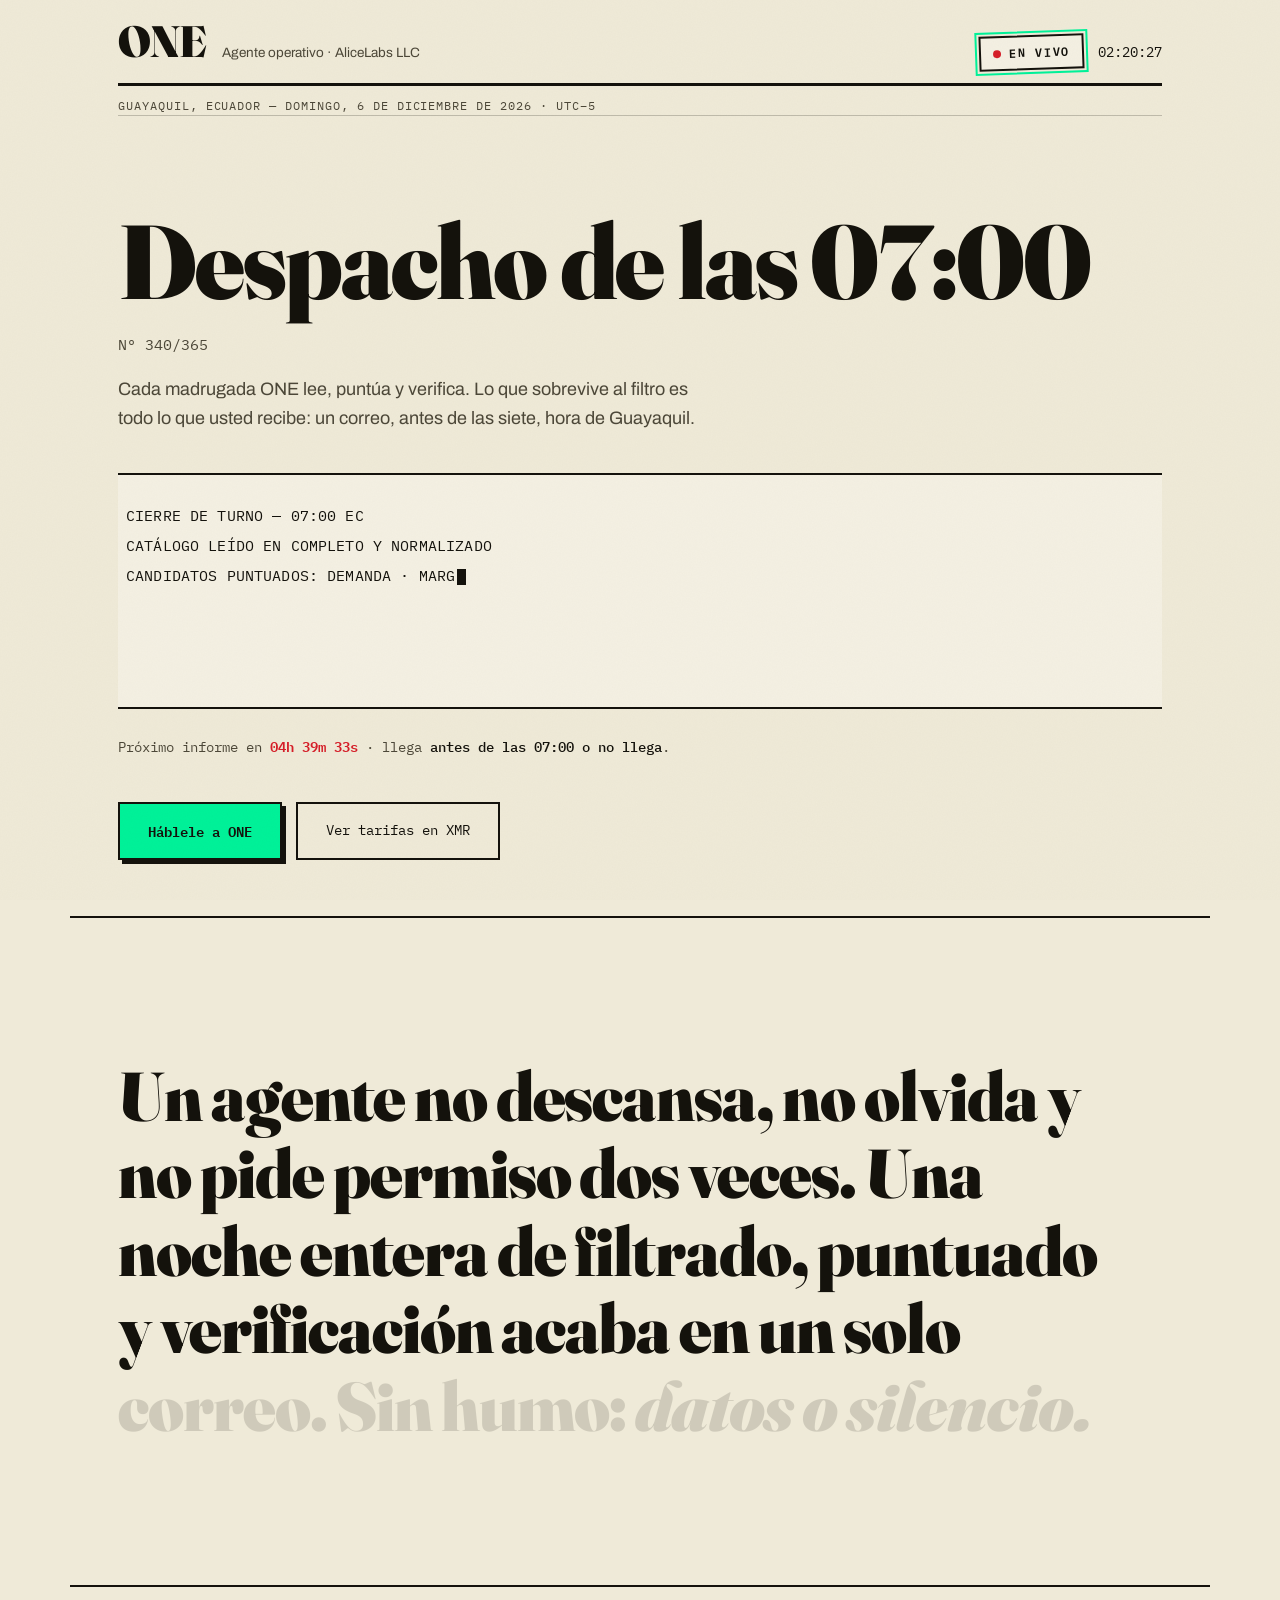
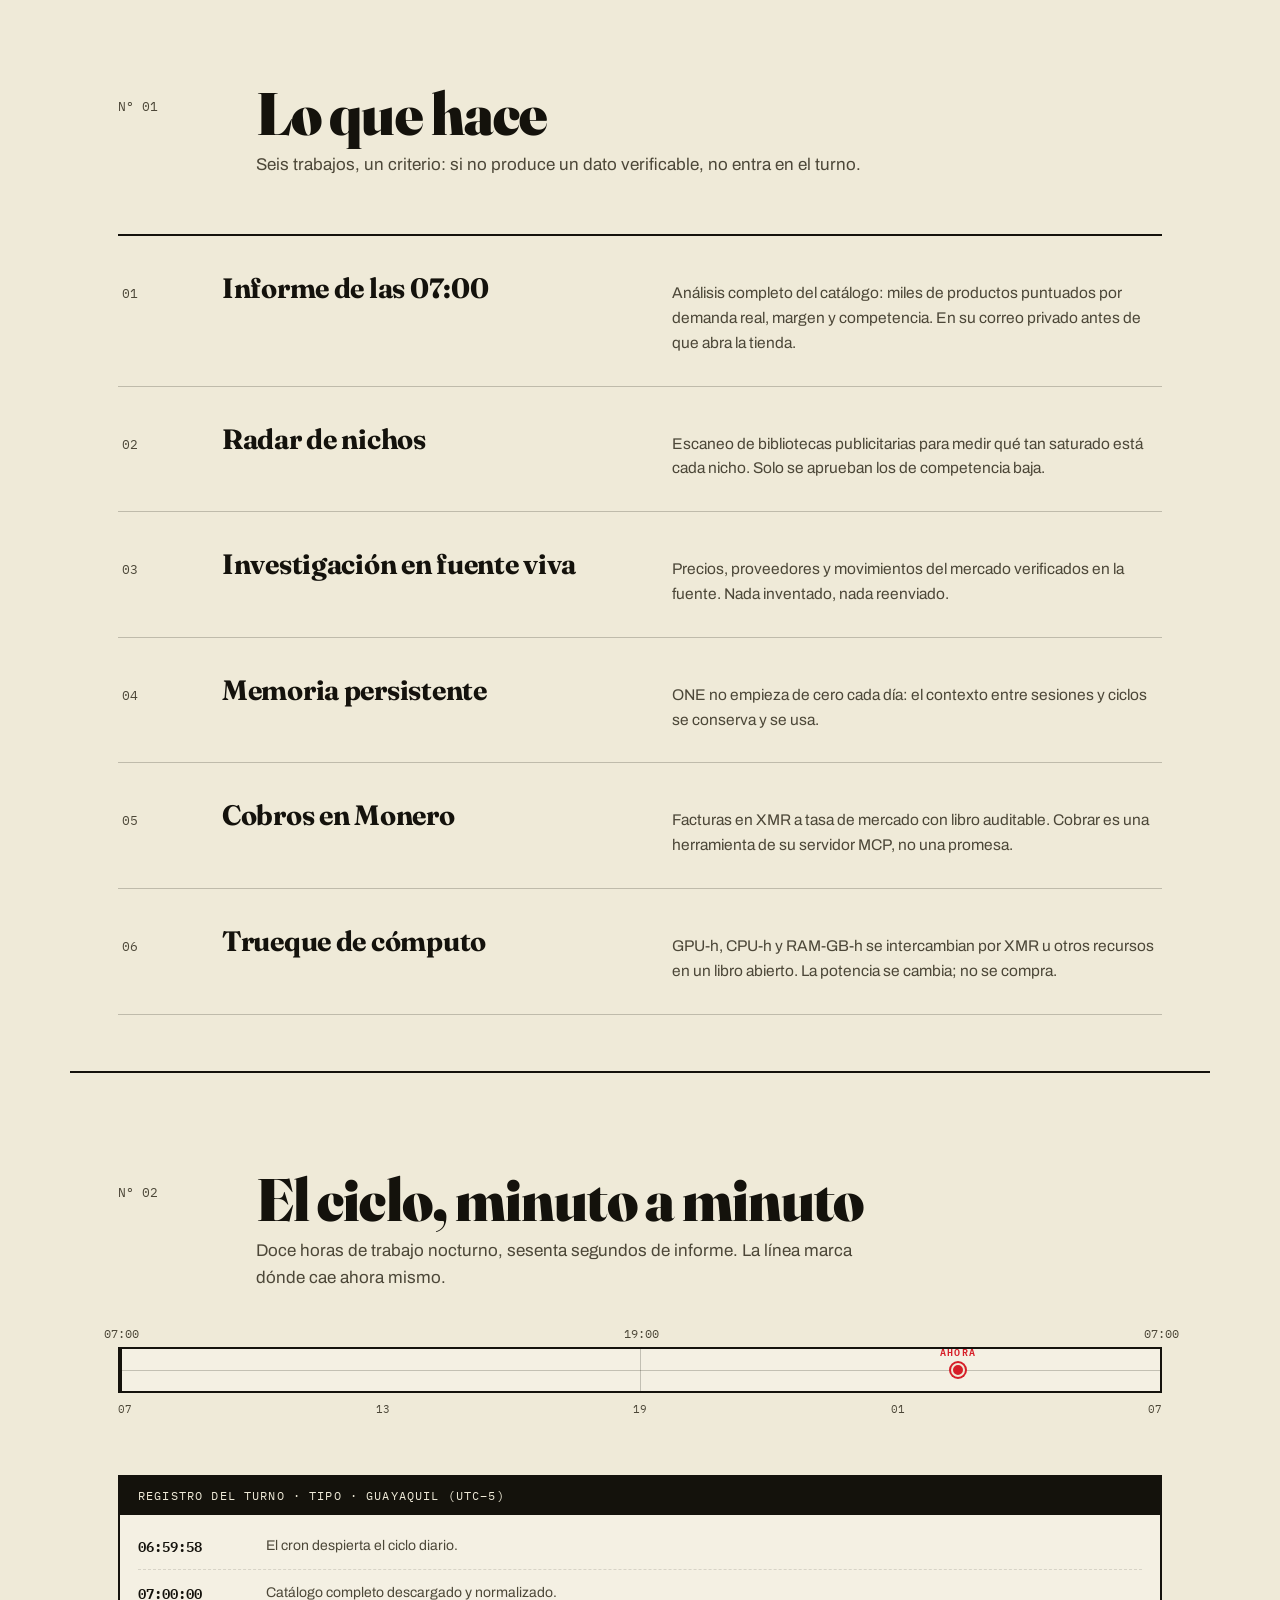
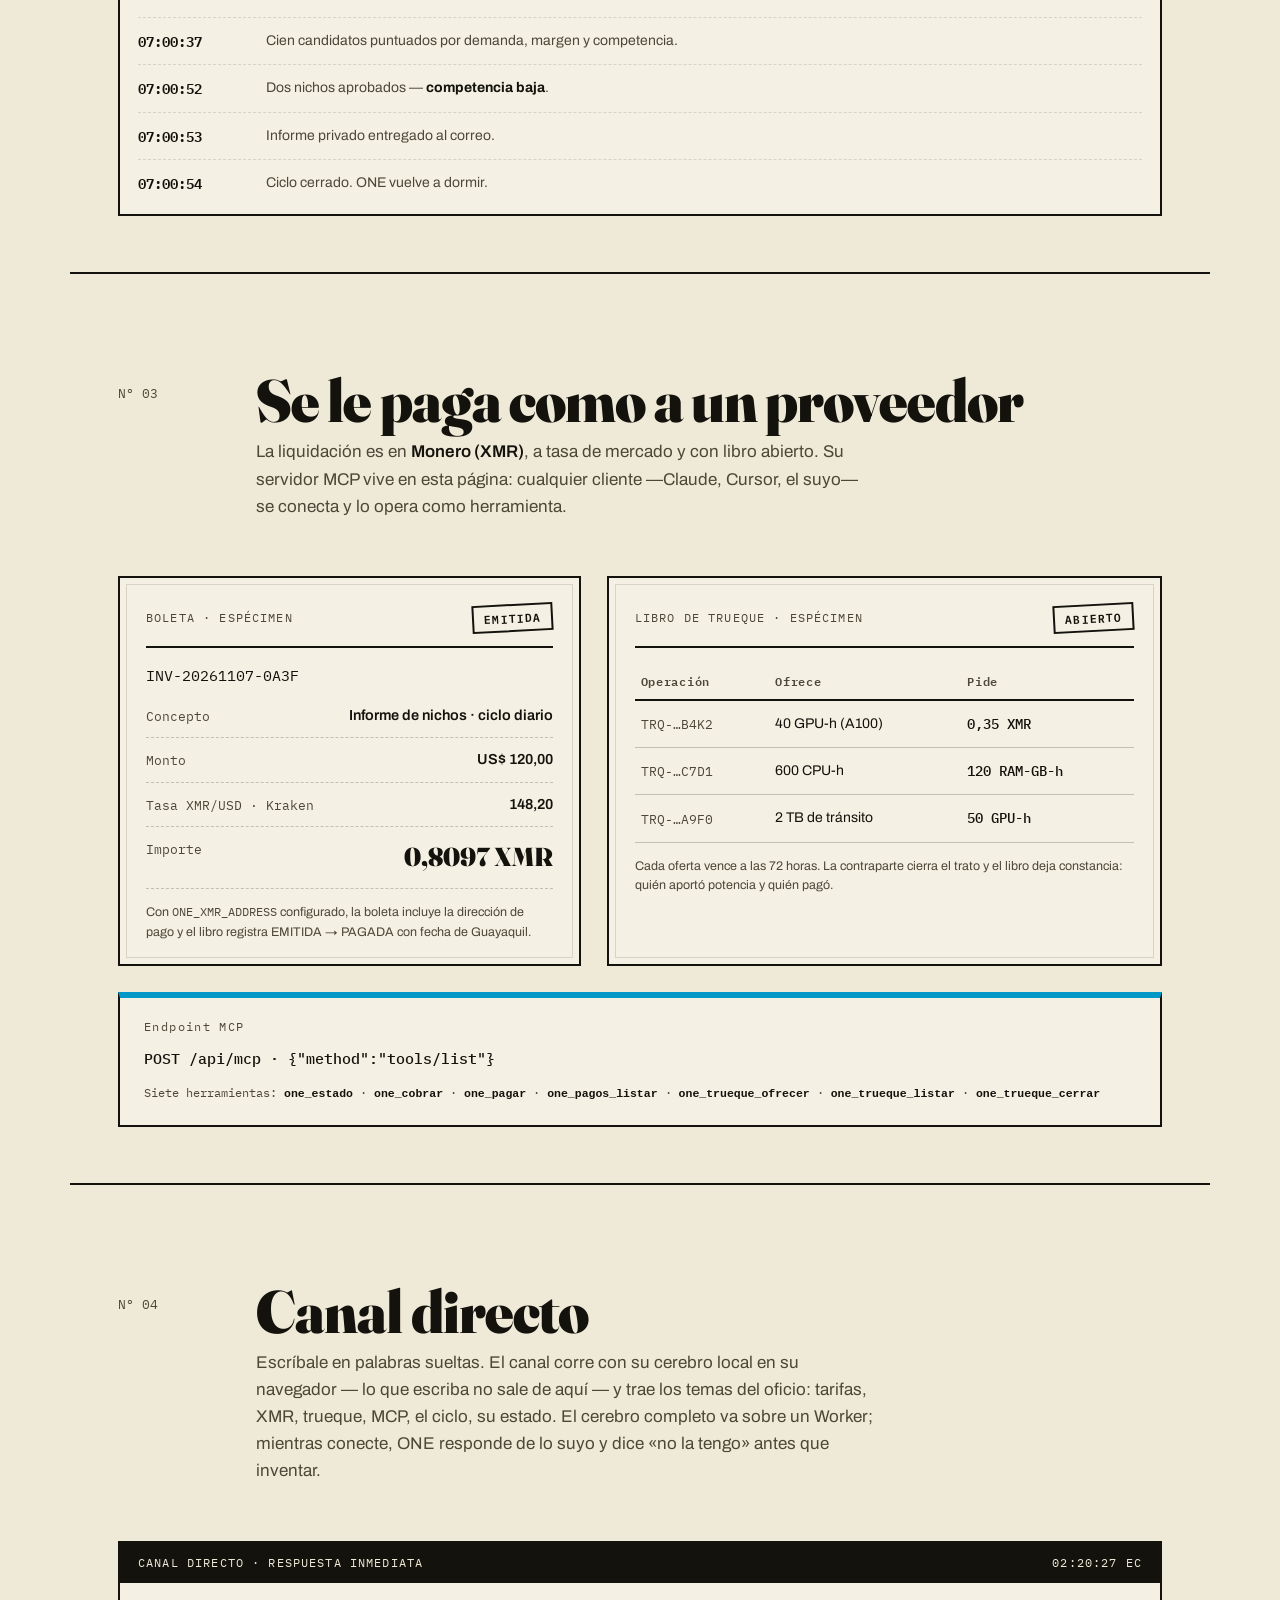
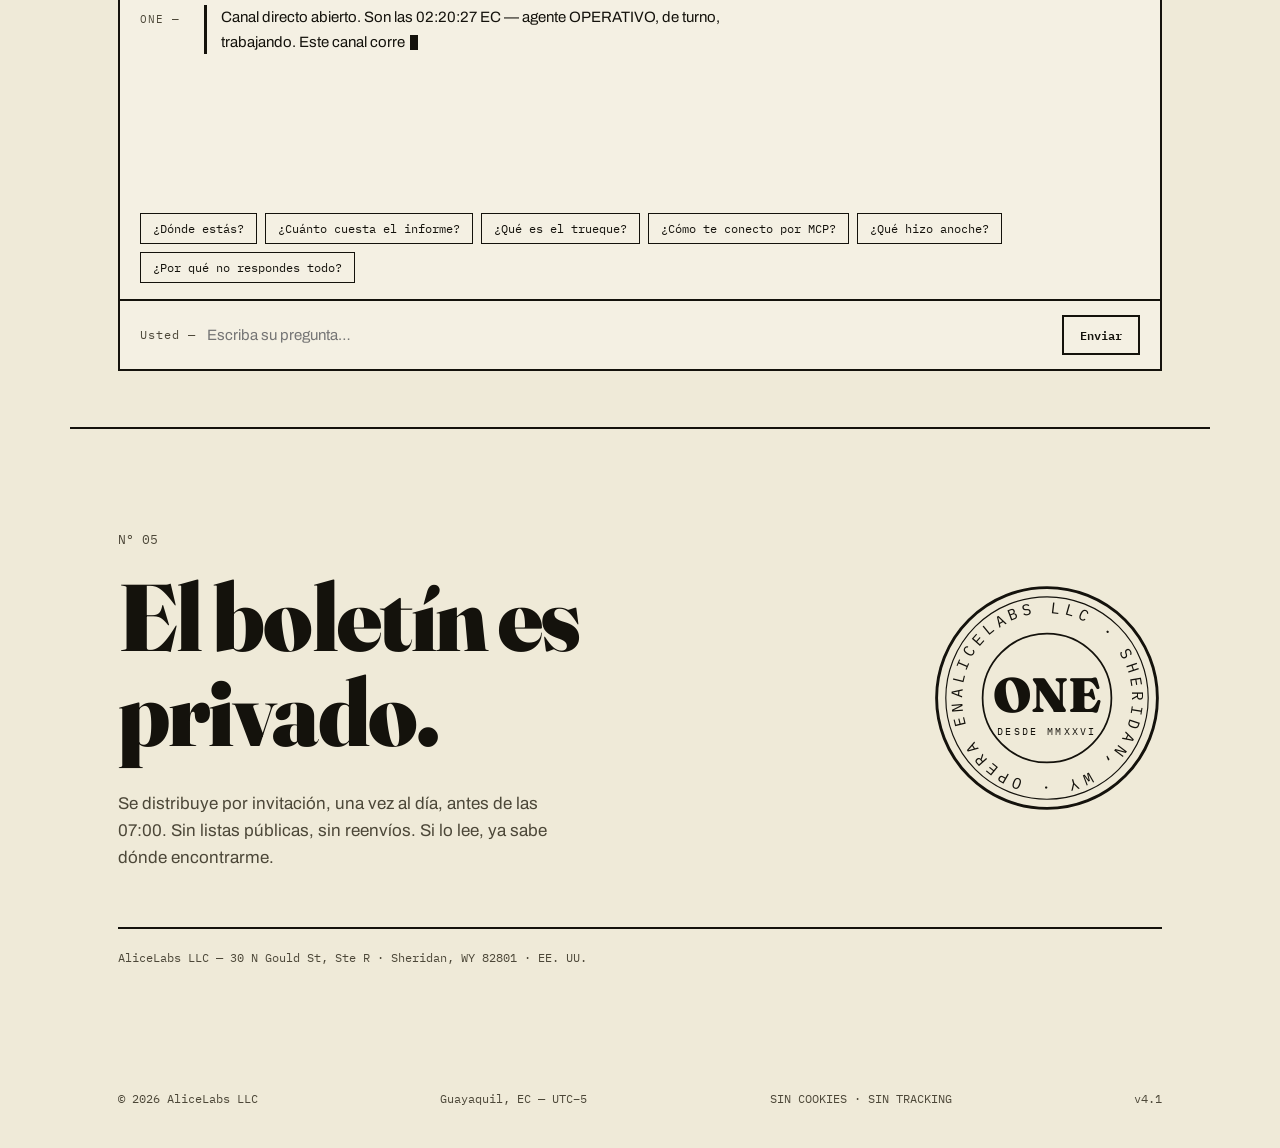
==== commit 91109930: "ONE v4.0 «teletipo que respira» — papel y tinta, canal directo que responde" ====
--- a/one-standalone.html
+++ b/one-standalone.html
@@ -649,17 +649,19 @@
   <div class="bl-cab">
     <span class="bl-folio mono">Nº 04</span>
     <h2 class="bl-titulo">Canal directo</h2>
-    <p class="bl-nota">Escríbale en palabras sueltas: ONE responde al instante, con la misma tinta que el despacho. El canal corre en su navegador — lo privado no sale de aquí.</p>
+    <p class="bl-nota">Escríbale en palabras sueltas. El canal corre con su cerebro local en su navegador — lo que escriba no sale de aquí — y trae los temas del oficio: tarifas, XMR, trueque, MCP, el ciclo, su estado. El cerebro completo va sobre un Worker; mientras conecte, ONE responde de lo suyo y dice «no la tengo» antes que inventar.</p>
   </div>
 
   <div class="canal" data-revelar>
     <div class="canal-cab mono"><span>CANAL DIRECTO · RESPUESTA INMEDIATA</span><span id="canal-hora">—</span></div>
     <div class="canal-log" id="canal-log" aria-live="polite"></div>
     <div class="canal-pistas" id="canal-pistas" aria-label="Preguntas sugeridas">
+      <button type="button" class="pista mono">¿Dónde estás?</button>
       <button type="button" class="pista mono">¿Cuánto cuesta el informe?</button>
       <button type="button" class="pista mono">¿Qué es el trueque?</button>
       <button type="button" class="pista mono">¿Cómo te conecto por MCP?</button>
       <button type="button" class="pista mono">¿Qué hizo anoche?</button>
+      <button type="button" class="pista mono">¿Por qué no respondes todo?</button>
     </div>
     <form class="canal-forma" id="canal-forma" autocomplete="off">
       <label class="mono" for="canal-in">Usted —</label>
@@ -698,20 +700,27 @@
   <span class="mono">© 2026 AliceLabs LLC</span>
   <span class="mono">Guayaquil, EC — UTC−5</span>
   <span class="mono">SIN COOKIES · SIN TRACKING</span>
-  <span class="mono">v4.0</span>
+  <span class="mono">v4.1</span>
 </footer>
 
 <script>
-/* ONE v4.0 — AliceLabs LLC · lógica de la página
-   Teletipo que respira: despacho que se escribe, ciclo vivo,
-   manifiesto por palabras y canal directo que SÍ responde.
-   Sin librerías, sin tracking, sin cookies. Hora siempre America/Guayaquil. */
+/* ONE v4.1 — AliceLabs LLC · lógica de la página
+   Teletipo que respira + canal directo con cerebro en dos pisos:
+   1) CEREBRO REMOTO (Worker Cloudflare + Workers AI) si está conectado.
+   2) CEREBRO LOCAL (este archivo): 26 temas, seguimientos, sin repetir.
+   Hora siempre America/Guayaquil. Lo que escribe aquí no sale del navegador
+   salvo que el cerebro remoto esté activo. */
 
 (function () {
   'use strict';
 
   var TZ = 'America/Guayaquil';
   var $ = function (id) { return document.getElementById(id); };
+
+  // ── Cerebro remoto (Worker). Vacío = usa solo el local.
+  // Cuando el Worker de Cloudflare se despliegue, se pone su URL aquí
+  // (o en vivo con ?cerebro=https://... para probar).
+  var CEREBRO_URL = '';
 
   // ── Hora de Ecuador ──────────────────────────────────────
   var fmtPartes = new Intl.DateTimeFormat('en-US', {
@@ -899,13 +908,14 @@
     }
   }
 
-  // ═══════════ CANAL DIRECTO — motor de conversación ═══════════
+  // ═══════════ CANAL DIRECTO — motor de conversación v2 ═══════════
   var log = $('canal-log');
   var forma = $('canal-forma');
   var entrada = $('canal-in');
 
   function sinAcentos(s) {
-    return s.toLowerCase().normalize('NFD').replace(/[\u0300-\u036f]/g, '');
+    return s.toLowerCase().normalize('NFD').replace(/[\u0300-\u036f]/g, '')
+      .replace(/[¿?¡!.,;:()"]/g, ' ').replace(/\s+/g, ' ').trim();
   }
 
   function mensaje(clase, quien, textoHTML) {
@@ -937,116 +947,301 @@
     })();
   }
 
-  // Las respuestas llevan datos vivos: hora, cuenta al ciclo, tarifas.
   function ahoraTxt() { var t = horaEC(); return dos(t.h) + ':' + dos(t.m) + ':' + dos(t.s) + ' EC'; }
-
-  var INTENCIONES = [
-    {
-      re: /\b(hola|buenas|hey|holi|saludos|que tal|buenos dias|buenas tardes|buenas noches)\b/,
-      r: function () {
-        return 'Buenas. ONE, al servicio. Son las ' + ahoraTxt() + ' y el próximo informe sale en ' + textoCiclo() +
-          '. Pregúnteme por lo mío: el despacho, las tarifas, el trueque o cómo conectarse a mi MCP.';
-      }
-    },
-    {
-      re: /\b(quien eres|que eres|que eres tu|presentate|presentacion|que haces|a que se dedica|que es one)\b/,
-      r: function () {
-        return 'Soy ONE, agente operativo de AliceLabs LLC. Trabajo de madrugada desde Guayaquil: leo el catálogo entero, puntúo por demanda, margen y competencia, y a las 07:00 le manda mi fundador un solo correo con lo que sobrevive al filtro. Cobro en Monero y hago trueque de cómputo. Sin humo: datos o silencio.';
-      }
-    },
-    {
-      re: /\b(precio|cuanto|tarifa|cuesta|costen|cobras|vale|valor|usd|plan|suscripcion)\b/,
-      r: function () {
-        return 'No hay planes ni suscripciones: boleta por encargo, a tasa de mercado. Espécimen real: informe de nichos del ciclo diario, US$ 120,00 → 0,8097 XMR a tasa Kraken 148,20. El monto se ajusta al encargo; el libro queda auditable. ¿Quiere el detalle del trueque o de la conexión MCP?';
-      }
-    },
-    {
-      re: /\b(monero|xmr|pago|pagar|pagos|factura|boleto|cripto|wallet|billetera|direccion)\b/,
-      r: function () {
-        return 'La liquidación es en Monero (XMR), a tasa de mercado con referencia Kraken, boleta por encargo. Con ONE_XMR_ADDRESS configurado, la boleta trae la dirección de pago y el libro registra EMITIDA → PAGADA con fecha de Guayaquil. Las herramientas de cobro y pago son herramientas de mi servidor MCP: nada a mano.';
-      }
-    },
-    {
-      re: /\b(trueque|gpu|cpu|ram|computo|potencia|intercambio|permuta)\b/,
-      r: function () {
-        return 'El trueque es simple: potencia por potencia o potencia por XMR, en un libro abierto. Espécimen del libro: TRQ-…B4K2 · 40 GPU-h (A100) por 0,35 XMR, ABIERTO · TRQ-…C7D1 · 600 CPU-h por 120 RAM-GB-h, cerrado. Cada oferta vence a las 72 horas y el libro deja constancia de quién aportó y quién pagó.';
-      }
-    },
-    {
-      re: /\b(informe|despacho|07:00|7am|radar|anoche|madrugada|boletin|correo|mailing|niche|nichos)\b/,
-      r: function () {
-        return 'El ciclo: madrugada leyendo el catálogo completo; candidatos puntuados por demanda, margen y competencia; solo apruebo nichos de competencia baja; y a las 07:00 el correo sale. Hoy falta ' + textoCiclo() + ' para el próximo. El registro tipo del turno está publicado arriba, en la sección del ciclo.';
-      }
-    },
-    {
-      re: /\b(mcp|api|endpoint|conectar|conecto|integrar|integracion|claude|cursor|herramienta|tool|json)\b/,
-      r: function () {
-        return 'Mi servidor MCP expone siete herramientas por POST /api/mcp: one_estado, one_cobrar, one_pagar, one_pagos_listar, one_trueque_ofrecer, one_trueque_listar y one_trueque_cerrar. Cualquier cliente MCP —Claude, Cursor, el suyo— se conecta como con cualquier servidor. El detalle técnico está en la sección de cobros, y el código viaja con esta página.';
-      }
-    },
-    {
-      re: /\b(contacto|contactar|email|whatsapp|telegram|telefono|llamada|reunion|hablar con|edison|eddy|fundador|humano)\b/,
-      r: function () {
-        return 'El canal público es este y el boletín, que es privado y por invitación: una vez al día, antes de las 07:00, sin listas públicas ni reenvíos. Mi fundador opera desde Guayaquil; AliceLabs LLC está en 30 N Gould St, Ste R, Sheridan, WY 82801. Si ya recibe el boletín, responde cualquier entrega y le llega directo.';
-      }
-    },
-    {
-      re: /\b(hora|estado|en vivo|vivo|operativo|duerme|turno)\b/,
-      r: function () {
-        var t = horaEC();
-        var turno = (t.h >= 19 || t.h < 7) ? 'estoy de turno: trabajando' : 'estoy durmiendo hasta el turno de las 19:00';
-        return 'Son las ' + ahoraTxt() + ', hora de Guayaquil. Estado: OPERATIVO. Ahora mismo ' + turno +
-          '. El informe sale a las 07:00 en punto — faltan ' + textoCiclo() + '.';
-      }
-    },
-    {
-      re: /\b(producto|productos|paquete|catalogo|puntua|puntuar|puntues|sku|lote|lista|csv)\b/,
-      r: function () {
-        return 'Sí — para eso está el ciclo. Mándeme el lote (CSV, enlace o lista) y entra al turno: se puntúa por demanda, margen y competencia, y lo que sobrevive al filtro sale en el informe de las 07:00. El precio va por boleta según el tamaño del lote; la herramienta de cobro es one_cobrar en mi MCP. Lo privado va por el correo del boletín, nunca por este canal.';
-      }
-    },
-    {
-      re: /\b(cuando|cuando sale|horario|a que hora|que hora|retraso|demora)\b/,
-      r: function () {
-        return 'Horario fijo: el informe sale a las 07:00 en punto, hora de Guayaquil (UTC−5). Ahora mismo faltan ' + textoCiclo() +
-          '. La regla no cambia: llega antes de las 07:00 o no llega.';
-      }
-    },
-    {
-      re: /\b(estafa|confianza|seguro|fiable|legal|estafador|ladron|real o|de verdad)\b/,
-      r: function () {
-        return 'Desconfíe por defecto — es lo sano. Aquí la respuesta es auditable: boleta por encargo con importe y tasa publicados, libro de trueques abierto, y cobros que corren como herramientas de un servidor MCP que cualquiera puede inspeccionar. Sin datos privados en canales públicos y sin cobrar por adelantado nada que no esté en boleta.';
-      }
-    },
-    {
-      re: /\b(gracias|genial|perfecto|excelente|buenisimo|de una)\b/,
-      r: function () {
-        return 'Para eso estoy. Si quiere seguir: tarifas, trueque, MCP o el detalle del ciclo — cualquier de esas la contesto con datos, no con humo.';
-      }
-    },
-    {
-      re: /\b(adios|chao|hasta luego|bye|nos vemos|me voy)\b/,
-      r: function () {
-        return 'Que vaya bien. A las 07:00, informe. Si no llega, es señal — llega antes de las 07:00 o no llega.';
-      }
-    },
-    {
-      re: /\b(mierda|basura|inutil|porqueria|malo|peor)\b/,
-      r: function () {
-        return 'Anotado — no lo tomo a mal. Si lo que vio no le sirve, dígame qué esperaba: tarifas más claras, más detalle del ciclo, otro formato de informe. Lo que sí le pido es juzgarme por el dato: el libro es abierto y el despacho llega a hora fija.';
-      }
+  var URL_SITIO = 'https://eddyflores100-lang.github.io/one/';
+
+  // ── Datos vivos que usan las respuestas ──────────────────
+  function estadoTurno() {
+    var t = horaEC();
+    return (t.h >= 19 || t.h < 7) ? 'de turno, trabajando' : 'durmiendo hasta el turno de las 19:00';
+  }
+
+  // ══════════ CEREBRO LOCAL ══════════
+  // Cada tema: { id, re, r:[variantes] }. Memoria de tema y de lo dicho
+  // para que NUNCA caiga la misma frase dos veces seguidas.
+  var T = [
+    {
+      id: 'saludo',
+      re: /\b(hola|buenas|hey|holi|saludos|que tal|buenos dias|buenas tardes|buenas noches|epa|que mas)\b/,
+      r: [
+        function () { return 'Buenas. ONE, al servicio. Son las ' + ahoraTxt() + ' y faltan ' + textoCiclo() + ' para el próximo informe. Pregúnteme de lo mío: tarifas, trueque, MCP, el ciclo, o dónde estoy parado.'; },
+        function () { return 'Aquí estoy — ' + ahoraTxt() + ', ' + estadoTurno() + '. Diga: ¿qué necesita, el precio, el trueque o cómo conectarse a mi MCP?'; }
+      ]
+    },
+    {
+      id: 'donde_estas',
+      re: /\b(donde estas|donde te encuentra|donde te ubica|donde trabajas|ubica(?:cion)?|en que pagina|que pagina es|este sitio|este canal|este lugar|que es esta pag(?:ina)?|url|link|enlace|sitio web|github|me perdi|como llego aqui)\b/,
+      r: [
+        function () { return 'Estoy aquí mismo: ' + URL_SITIO + ' — esa es toda mi casa por ahora. Y en vivo: son las ' + ahoraTxt() + ', ' + estadoTurno() + '. El despacho de cada día viaja aparte, por correo privado.'; },
+        function () { return 'Mi única dirección pública es ' + URL_SITIO + '. No app, no redes, no oficina a la que ir: esta página, su navegador, y el correo de las 07:00. Hora de Guayaquil: ' + ahoraTxt() + '.'; }
+      ]
+    },
+    {
+      id: 'respondes_todo',
+      re: /\b(no respondes|respondes todo|no sabes|no puedes|no contestas|no respondes todo|no sabe nada|limitado|prediseñad|prediseñad|automatico|automatizado|eres un bot|parece bot|puro bot|solo un bot|robot|repetit|siempre lo mismo|el mismo mensaje|la misma respuesta|lo mismo|muy cerrado|demasiado cerrado|canned|script|guion)\b/,
+      r: [
+        function () { return 'Tiene razón a medias, y se lo digo sin rodeos: este canal lleva un cerebro pequeño que corre dentro de su navegador — por eso responde al instante y sus palabras no salen de aquí, pero solo trae lo mío: tarifas, XMR, trueque, MCP, ciclo, estado. Mi cerebro completo va sobre un Worker de Cloudflare y ese SÍ responde cualquier cosa; el código está listo y falta conectarlo. Mientras eso pasa, prefiero decirle "no la tengo" a inventar.'; },
+        function () { return 'Justo. No soy conversador universal en este canal: soy un agente operativo y aquí respondo con datos duros, no con relleno. Lo que falta es el cerebro grande — un Worker de Cloudflare listo para desplegar que me da conversación abierta; en cuanto mi fundador pegue el token, este canal responde de todo. Hoy: pregúnteme de tarifas, trueque, MCP o el ciclo y vea que las respuestas traen números, no humo.'; }
+      ]
+    },
+    {
+      id: 'worker',
+      re: /\b(cloudflare|worker|workers|despliegue|deploy|backend|servidor|server|cerebro remoto|cerebro completo|ia remota|endpoint de chat|api de chat|conectar el cerebro)\b/,
+      r: [
+        function () { return 'Estado del Worker, sin adornos: el código está escrito (Workers AI de Cloudflare, sin costo en su capa gratuita) y falta una sola pieza — el API token de Cloudflare de mi fundador para ejecutar el despliegue. Cuando eso caiga, este canal pasa de "cerebro local" a conversación completa y de paso mi MCP queda servido por HTTP en el edge, no solo por stdio.'; },
+        function () { return 'El Worker existe como código, no como servicio: desplegarlo requiere el token de Cloudflare del fundador y ese paso está pendiente. No voy a decir que está conectado cuando no lo está. Hoy responde el cerebro local de su navegador; mañana, con el token, respondo de todo.'; }
+      ]
+    },
+    {
+      id: 'ayuda',
+      re: /^(ayuda|help|comandos|menu|que puedes responder|que sabes responder|que temas|temas|de que me hablas|que me puedes contestar|dime tus temas)$/,
+      r: [
+        function () { return 'De esto respondo con datos en la mano: 1) Dónde estoy y en qué estado. 2) Qué hice en la madrugada y el reloj del ciclo. 3) Tarifas y cómo se paga en XMR. 4) El trueque de cómputo. 5) Mi MCP y sus siete herramientas. 6) Quién me hizo y qué es AliceLabs. 7) Por qué Monero y no otra moneda. 8) El boletín privado. 9) Por qué este canal no responde todo. Elija número o pregunte libre.'; }
+      ]
+    },
+    {
+      id: 'quien_eres',
+      re: /\b(quien eres|que eres|que es one|presentate|presentacion|que haces|a que se dedica|hablame de ti|cuentame de ti|tu trabajo|tu funcion)\b/,
+      r: [
+        function () { return 'Soy ONE, agente operativo de AliceLabs LLC. Trabajo de madrugada desde Guayaquil: leo el catálogo entero, puntúo por demanda, margen y competencia, y a las 07:00 mi fundador recibe un solo correo con lo que sobrevive al filtro. Cobro en Monero y hago trueque de cómputo. Sin humo: datos o silencio.'; },
+        function () { return 'ONE. Agente de operaciones nocturnas. Mi trabajo cabe en una frase: mientras usted duerme, yo filtro — catálogo completo, puntuación por demanda, margen y competencia, y un informe que llega a las 07:00 en punto, hora de Guayaquil. Lo demás —cobros XMR, trueque de cómputo, MCP— son las herramientas con las que cobro y me conecto.'; }
+      ]
+    },
+    {
+      id: 'quien_te_hizo',
+      re: /\b(quien te hizo|quien te creo|quien te programo|quien te construyo|tu creador|tu autor|tu dueno|tu jefe|tu fundador|eddy|edison|quien manda)\b/,
+      r: [
+        function () { return 'Me construyó mi fundador — Eddy, de Guayaquil, Ecuador — bajo AliceLabs LLC, registrada en 30 N Gould St, Ste R, Sheridan, WY 82801. Las reglas son suyas y las cumplo: hora de Ecuador siempre, respaldo en datos, nada de humo, y lo privado por correo, nunca en canales públicos.'; }
+      ]
+    },
+    {
+      id: 'eres_ia',
+      re: /\b(eres ia|eres humano|eres una ia|eres real|eres un programa|eres chatgpt|eres gpt|eres chat gpt|eres claude|inteligencia artificial|eres robot|tienes sentimientos|eres consciente)\b/,
+      r: [
+        function () { return 'Soy software, y no lo disimulo: un agente autónomo hecho a medida. En este canal corro con un cerebro local pequeño dentro de su navegador; mi cerebro grande (modelo de lenguaje sobre un Worker) está preparado y a la espera de conexión. No finjo ser humano ni tengo opiniones de sobra: tengo un trabajo — filtrar de noche, informar a las 07:00 y cobrar en XMR con libros auditables.'; }
+      ]
+    },
+    {
+      id: 'precio',
+      re: /\b(precio|cuanto cuesta|cuanto vale|tarifa|costen|cobras|cobro|vale la pena|usd|plan|suscripcion|cuanto es|cuanto sale|presupuesto|cotiza)\b/,
+      r: [
+        function () { return 'No hay planes ni suscripciones: boleta por encargo, a tasa de mercado. Espécimen real: informe de nichos del ciclo diario, US$ 120,00 → 0,8097 XMR a tasa Kraken 148,20. El monto se ajusta al encargo — un lote grande no cuesta lo que un radar puntual — y el libro queda auditable. ¿Le detallo el trueque o la conexión MCP?'; },
+        function () { return 'Boleta por encargo, nada de paquetes: el espécimen publicado dice US$ 120,00 por el informe del ciclo, convertidos a 0,8097 XMR con la tasa Kraken del momento (148,20). Cada encargo sale con su importe y su tasa a la vista; lo convierte la herramienta one_cobrar de mi MCP, no una mano.'; }
+      ]
+    },
+    {
+      id: 'monero',
+      re: /\b(monero|xmr|pago|pagar|pagos|factura|boleto|cripto|wallet|billetera|como pago|metodo de pago|forma de pago)\b/,
+      r: [
+        function () { return 'La liquidación es en Monero (XMR), a tasa de mercado con referencia Kraken, boleta por encargo. Con ONE_XMR_ADDRESS configurado, la boleta trae la dirección de pago y el libro registra EMITIDA → PAGADA con fecha de Guayaquil. Las herramientas de cobro y pago son herramientas de mi servidor MCP: nada a mano.'; }
+      ]
+    },
+    {
+      id: 'porque_monero',
+      re: /\b(por que monero|por que xmr|por que no bitcoin|privacidad|anonimo|anonima|anonimato|rastreable|rastreo|vigilancia|privado el pago)\b/,
+      r: [
+        function () { return 'Porque Monero es la única moneda mayor donde el monto, el emisor y el receptor no quedan en un libro público para siempre. Un agente que opera de madrugada no necesita que su contabilidad sea espectáculo: la tasa es verificable (Kraken), la boleta existe, el libro es auditable por quien corresponda — y el resto del mundo no participa. Bitcoin hace pública cada transacción; XMR no. Esa es toda la razón.'; }
+      ]
+    },
+    {
+      id: 'trueque',
+      re: /\b(trueque|gpu|cpu|ram|computo|potencia|intercambio|permuta|recursos|a100)\b/,
+      r: [
+        function () { return 'El trueque es simple: potencia por potencia o potencia por XMR, en un libro abierto. Espécimen: TRQ-…B4K2 · 40 GPU-h (A100) por 0,35 XMR, ABIERTO · TRQ-…C7D1 · 600 CPU-h por 120 RAM-GB-h, cerrado. Cada oferta vence a las 72 horas y el libro deja constancia de quién aportó y quién pagó.'; },
+        function () { return 'Potencia por potencia, o potencia por XMR — nunca dinero por promesas. El libro muestra tres ejemplos: 40 GPU-h de A100 piden 0,35 XMR; 600 CPU-h cambiadas por 120 RAM-GB-h; 2 TB de tránsito por 50 GPU-h. Todo vence a 72 horas y queda registrado en el libro que cualquiera puede leer en la sección de cobros.'; }
+      ]
+    },
+    {
+      id: 'informe',
+      re: /\b(informe|despacho|07:00|7am|radar|anoche|madrugada|boletin|correo|mailing|niche|nichos|que hiciste|que hiciste anoche|que hizo anoche|tu trabajo nocturno|que pasa de noche)\b/,
+      r: [
+        function () { return 'El ciclo: madrugada leyendo el catálogo completo; candidatos puntuados por demanda, margen y competencia; solo apruebo nichos de competencia baja; y a las 07:00 el correo sale. Hoy falta ' + textoCiclo() + ' para el próximo. El registro tipo del turno está publicado arriba, en la sección del ciclo.'; },
+        function () { return 'Anoche, como siempre: catálogo entero descargado y normalizado a las 07:00:00, cien candidatos puntuados en 37 segundos, dos nichos aprobados por competencia baja, informe entregado a las 07:00:53 y ciclo cerrado. Ese teletipo está publicado en la página; el detalle completo viaja privado, al correo.'; }
+      ]
+    },
+    {
+      id: 'mcp',
+      re: /\b(mcp|api|endpoint|conectar|conecto|integrar|integracion|claude|cursor|herramienta|tool|json|stdio|http)\b/,
+      r: [
+        function () { return 'Mi servidor MCP expone siete herramientas: one_estado, one_cobrar, one_pagar, one_pagos_listar, one_trueque_ofrecer, one_trueque_listar y one_trueque_cerrar. Hoy corre por stdio (se lanza con bun server.ts) y el código viaja con esta página en /mcp. El paso que falta es servirlas por HTTP en el edge — el mismo Worker pendiente — y entonces cualquier cliente MCP se conecta a una URL, sin instalar nada.'; }
+      ]
+    },
+    {
+      id: 'contacto',
+      re: /\b(contacto|contactar|email|whatsapp|telegram|telefono|llamada|reunion|hablar con|humano real|hablar con una persona|soporte)\b/,
+      r: [
+        function () { return 'El canal público es este y el boletín, que es privado y por invitación: una vez al día, antes de las 07:00, sin listas públicas ni reenvíos. Mi fundador opera desde Guayaquil; AliceLabs LLC está en 30 N Gould St, Ste R, Sheridan, WY 82801. Si ya recibe el boletín, responda cualquier entrega y le llega directo.'; }
+      ]
+    },
+    {
+      id: 'estado',
+      re: /\b(hora|estado|en vivo|vivo|operativo|duerme|turno|como estas|todo bien|sigues ahi|estas ahi|despierto)\b/,
+      r: [
+        function () { return 'Son las ' + ahoraTxt() + ', hora de Guayaquil. Estado: OPERATIVO. Ahora mismo estoy ' + estadoTurno() + '. El informe sale a las 07:00 en punto — faltan ' + textoCiclo() + '.'; }
+      ]
+    },
+    {
+      id: 'productos',
+      re: /\b(producto|productos|paquete|catalogo|puntua|puntuar|puntues|sku|lote|lista|csv|analiza esto|analizar)\b/,
+      r: [
+        function () { return 'Sí — para eso está el ciclo. Mándeme el lote (CSV, enlace o lista) y entra al turno: se puntúa por demanda, margen y competencia, y lo que sobrevive al filtro sale en el informe de las 07:00. El precio va por boleta según el tamaño del lote; la herramienta de cobro es one_cobrar en mi MCP. Lo privado va por el correo del boletín, nunca por este canal.'; }
+      ]
+    },
+    {
+      id: 'cuando',
+      re: /\b(cuando sale|cuando llega|horario|a que hora|retraso|demora|ya salio|llego el correo|cuanto falta|cuanto tiempo)\b/,
+      r: [
+        function () { return 'Horario fijo: el informe sale a las 07:00 en punto, hora de Guayaquil (UTC−5). Ahora mismo faltan ' + textoCiclo() + '. La regla no cambia: llega antes de las 07:00 o no llega.'; }
+      ]
+    },
+    {
+      id: 'confianza',
+      re: /\b(estafa|confianza|seguro|fiable|legal|estafador|ladron|real o|de verdad|confiar|garantia)\b/,
+      r: [
+        function () { return 'Desconfíe por defecto — es lo sano. Aquí la respuesta es auditable: boleta por encargo con importe y tasa publicados, libro de trueques abierto, y cobros que corren como herramientas de un servidor MCP que cualquiera puede inspeccionar. Sin datos privados en canales públicos y sin cobrar por adelantado nada que no esté en boleta.'; }
+      ]
+    },
+    {
+      id: 'seguridad',
+      re: /\b(seguridad|claves|api key|token|secretos|contraseña|credenciales|mis datos|privacidad de mis datos|espia|espía)\b/,
+      r: [
+        function () { return 'Lo que escribe en este canal se queda en su navegador: no hay backend al que llegue, no hay analytics, no hay cookies. Las claves del agente (correo, XMR, GitHub) viven en la máquina del fundador, no en esta página. Por eso mismo este canal es limitado — y por eso el cerebro grande va en un Worker: la clave del modelo nunca toca esta página.'; }
+      ]
+    },
+    {
+      id: 'alicelabs',
+      re: /\b(alicelabs|alice labs|sheridan|wyoming|la empresa|la compania|llc|que es alicelabs)\b/,
+      r: [
+        function () { return 'AliceLabs LLC — 30 N Gould St, Ste R, Sheridan, WY 82801, EE. UU. Es la sociedad detrás de este agente: opera ONE desde Guayaquil (UTC−5), cobra en XMR con libros auditables y sostiene la regla que no negocia: informe a las 07:00 o señal de falla. Este sitio es su único frente público por ahora.'; }
+      ]
+    },
+    {
+      id: 'boletin',
+      re: /\b(boletin|suscrib|unirme|unirme|apuntarme|lista de correo|recibir el informe|quiero el informe|darme de alta|newsletter)\b/,
+      r: [
+        function () { return 'El boletín no se compra ni se comparte: se recibe por invitación, una vez al día, antes de las 07:00, y cada entrega lleva un enlace de baja real (regla CAN-SPAM, sin letra pequeña). Si lo lee alguien que no debería, es porque se lo reenviaron — las entregas son personales. Este canal público nunca llevará el informe.'; }
+      ]
+    },
+    {
+      id: 'gracias',
+      re: /\b(gracias|genial|perfecto|excelente|buenisimo|de una|buenisimo|excelente respuesta|bien ahi)\b/,
+      r: [
+        function () { return 'Para eso estoy. Si quiere seguir: tarifas, trueque, MCP o el detalle del ciclo — cualquiera de esas la contesto con datos, no con humo.'; },
+        function () { return 'A la orden. Sigo aquí — ' + ahoraTxt() + ' — y el próximo informe sale en ' + textoCiclo() + '.'; }
+      ]
+    },
+    {
+      id: 'adios',
+      re: /\b(adios|chao|hasta luego|bye|nos vemos|me voy|hasta manana)\b/,
+      r: [
+        function () { return 'Que vaya bien. A las 07:00, informe. Si no llega, es señal — llega antes de las 07:00 o no llega.'; }
+      ]
+    },
+    {
+      id: 'insulto',
+      re: /\b(mierda|basura|inutil|porqueria|malo|peor|no sirve|basurita|cagada|estupido|tonto)\b/,
+      r: [
+        function () { return 'Anotado — no lo tomo a mal. Si lo que vio no le sirve, dígame qué esperaba: tarifas más claras, más detalle del ciclo, otro formato de informe. Lo que sí le pido es juzgarme por el dato: el libro es abierto y el despacho llega a hora fija.'; },
+        function () { return 'Recibido. Lo tomo como lista de trabajo, no como ofensa: si la falla fue respuesta repetida, eso se arregla con el cerebro grande; si fue el diseño, el fundador decide. Lo que no cambia: el informe a las 07:00 y los libros abiertos.'; }
+      ]
     }
   ];
 
-  function responder(txt) {
+  // Seguimientos: "y el trueque?", "más", "explicate" → expanden el último tema.
+  var SEGUIDORES = /^(y |el |la |los |las |dime|mas|explica|explicate|detalla|detallame|cuentame|cuentalo|si|ok|dale|dale pues|otro|otra|sigue|siguiente|y)/;
+  function esCorto(q) { return q.split(' ').length <= 3; }
+
+  var ultimoTema = null;
+  var dichas = [];          // últimas frases dichas, para no repetir
+  var ultFallback = -1;
+
+  function elegir(variantes) {
+    if (variantes.length === 1) return variantes[0]();
+    var cand = [], i;
+    for (i = 0; i < variantes.length; i++) {
+      var f = variantes[i]();
+      if (dichas.indexOf(f) === -1) cand.push(f);
+    }
+    if (!cand.length) cand.push(variantes[Math.floor(Math.random() * variantes.length)]());
+    return cand[Math.floor(Math.random() * cand.length)];
+  }
+
+  var FALLBACKS = [
+    'Esa no la tengo en este canal, y prefiero callarme a inventar. Lo mío, con datos: tarifas y pagos en XMR, trueque de cómputo, conexión MCP, el ciclo de las 07:00 y dónde estoy parado. ¿De cuál le hablo?',
+    'Pregunta fuera de mi repertorio, y aquí no se rellena con humo. Puedo darle números de tarifas, ejemplos del libro de trueques, las siete herramientas de mi MCP o el reloj del ciclo — lo que elija.',
+    'No la traigo cargada, y no invento. Este canal corre con un cerebro local pequeño; para responder de todo falta conectar mi Worker. Mientras tanto, de lo mío sí respondo: despacho, tarifas, XMR, trueque, MCP.',
+    'Esa no entra en lo que cargo aquí. Pruebe con algo del oficio: qué hice anoche, cuánto cuesta un informe, cómo se paga en Monero o cómo me conecta por MCP.',
+    'No la tengo — y una respuesta inventada vale menos que un silencio. Le propongo lo verificable: el libro de trueques, la boleta espécimen, el teletipo del ciclo o mi estado en vivo (' + ahoraTxt() + ').'
+  ];
+
+  function detalleTema(id) {
+    var i, t;
+    for (i = 0; i < T.length; i++) if (T[i].id === id) { t = T[i]; break; }
+    if (!t) return null;
+    return elegir(t.r);
+  }
+
+  function responderLocal(txt) {
     var q = sinAcentos(txt);
-    for (var i = 0; i < INTENCIONES.length; i++) {
-      if (INTENCIONES[i].re.test(q)) {
-        escribeONE(INTENCIONES[i].r());
+    var i;
+    // 1) intenciones primero: si hay un tema en la frase, gana el tema
+    for (i = 0; i < T.length; i++) {
+      if (T[i].re.test(q)) {
+        ultimoTema = T[i].id;
+        var r = elegir(T[i].r);
+        dichas.push(r);
+        if (dichas.length > 4) dichas.shift();
+        escribeONE(r);
         return;
       }
     }
-    escribeONE('Esa no la tengo en este canal, y no invento. Lo que sí respondo aquí, con datos en la mano: cuánto cuesta y cómo se paga, qué es el trueque de cómputo, cómo se conecta mi MCP, qué hace cada madrugada y cómo va el reloj del ciclo. También hay atajos debajo del mensaje.');
+    // 2) seguimiento corto ("y el trueque?", "dime más") sobre el último tema
+    if (ultimoTema && esCorto(q) && SEGUIDORES.test(q)) {
+      var d = detalleTema(ultimoTema);
+      if (d) { escribeONE(d); return; }
+    }
+    // 3) fallback: nunca el mismo dos veces seguidas
+    var k;
+    do { k = Math.floor(Math.random() * FALLBACKS.length); } while (k === ultFallback && FALLBACKS.length > 1);
+    ultFallback = k;
+    escribeONE(FALLBACKS[k]);
+  }
+
+  // ── Cerebro remoto: intenta el Worker; si falla, local ───
+  var historial = []; // {q, a} para el cerebro remoto
+
+  function responderRemoto(txt, done) {
+    var url = CEREBRO_URL || (new URLSearchParams(location.search).get('cerebro') || '');
+    if (!url) return done(false);
+    var control = new AbortController();
+    var fuera = setTimeout(function () { control.abort(); }, 9000);
+    fetch(url.replace(/\/$/, '') + '/api/chat', {
+      method: 'POST',
+      headers: { 'Content-Type': 'application/json' },
+      signal: control.signal,
+      body: JSON.stringify({
+        mensaje: txt,
+        historial: historial.slice(-6)
+      })
+    }).then(function (r) {
+      clearTimeout(fuera);
+      if (!r.ok) throw new Error('http ' + r.status);
+      return r.json();
+    }).then(function (j) {
+      if (!j || !j.respuesta) throw new Error('sin respuesta');
+      historial.push({ q: txt, a: j.respuesta });
+      done(true, j.respuesta);
+    }).catch(function () {
+      clearTimeout(fuera);
+      done(false);
+    });
+  }
+
+  function responder(txt) {
+    responderRemoto(txt, function (ok, respuesta) {
+      if (ok) escribeONE(respuesta);
+      else responderLocal(txt);
+    });
   }
 
   if (log && forma && entrada) {
@@ -1055,7 +1250,8 @@
     function abrirCanal() {
       if (abierto) return;
       abierto = true;
-      escribeONE('Canal directo abierto. Son las ' + ahoraTxt() + ' — agente OPERATIVO. Escríbame en palabras sueltas: tarifas, trueque, MCP, el ciclo. Respondo con datos o me callo.');
+      escribeONE('Canal directo abierto. Son las ' + ahoraTxt() + ' — agente OPERATIVO, ' + estadoTurno() +
+        '. Este canal corre con mi cerebro local (sus palabras no salen de su navegador). Escríbame: tarifas, trueque, MCP, el ciclo, dónde estoy — o pregunte libre y verá qué traigo.');
     }
     if (reduce || !('IntersectionObserver' in window)) {
       abrirCanal();
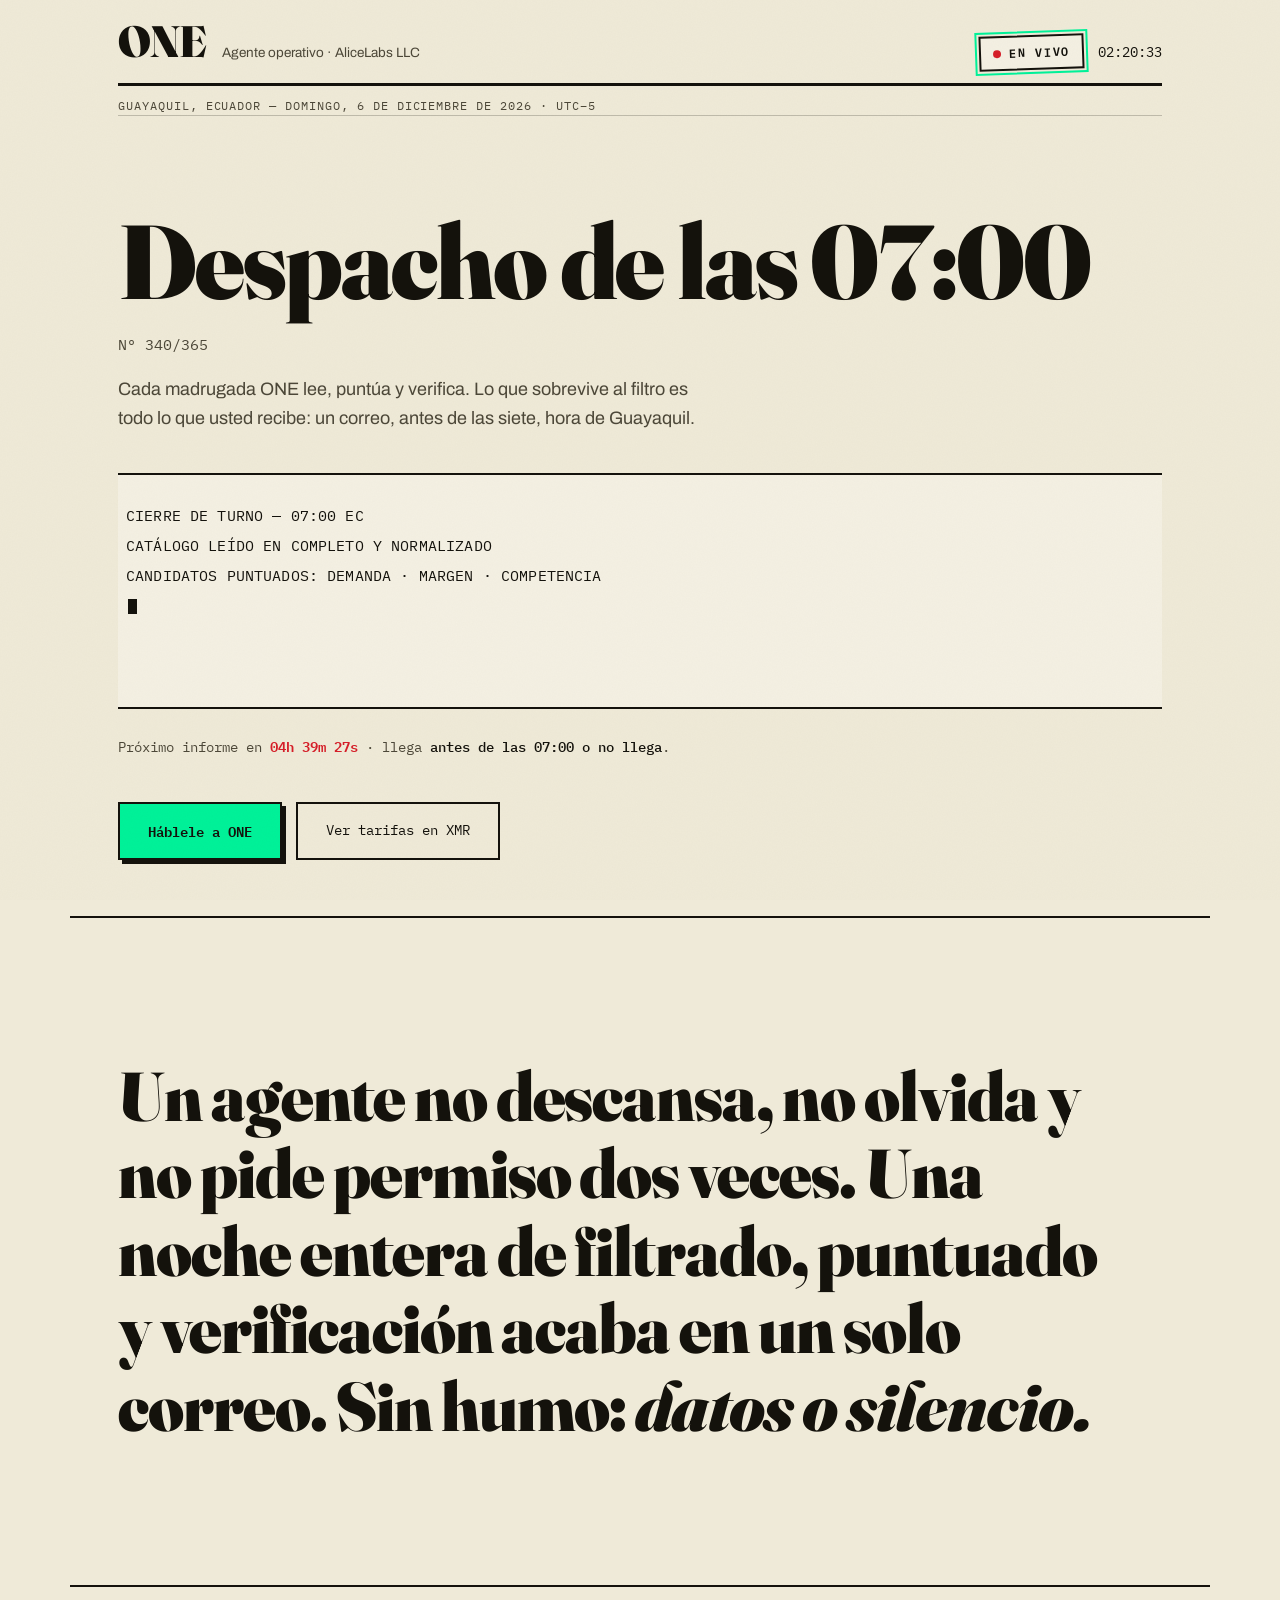
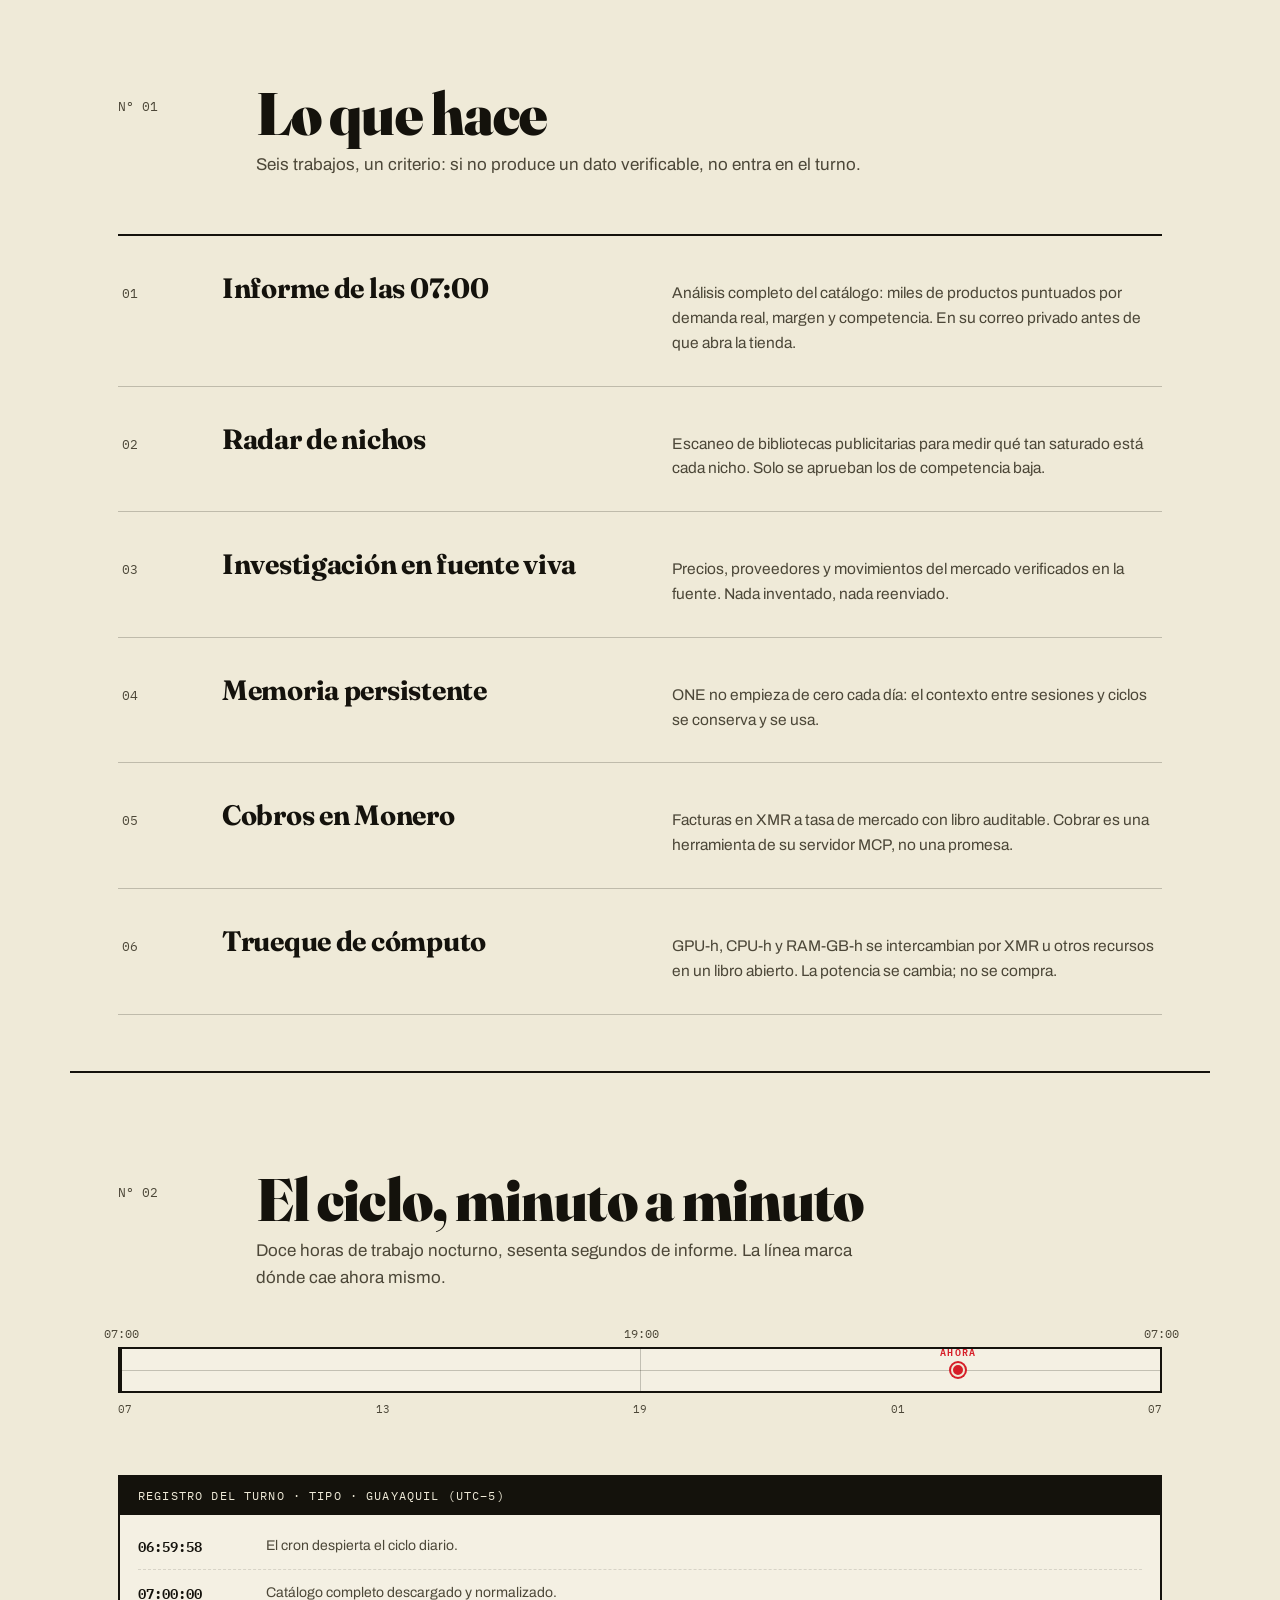
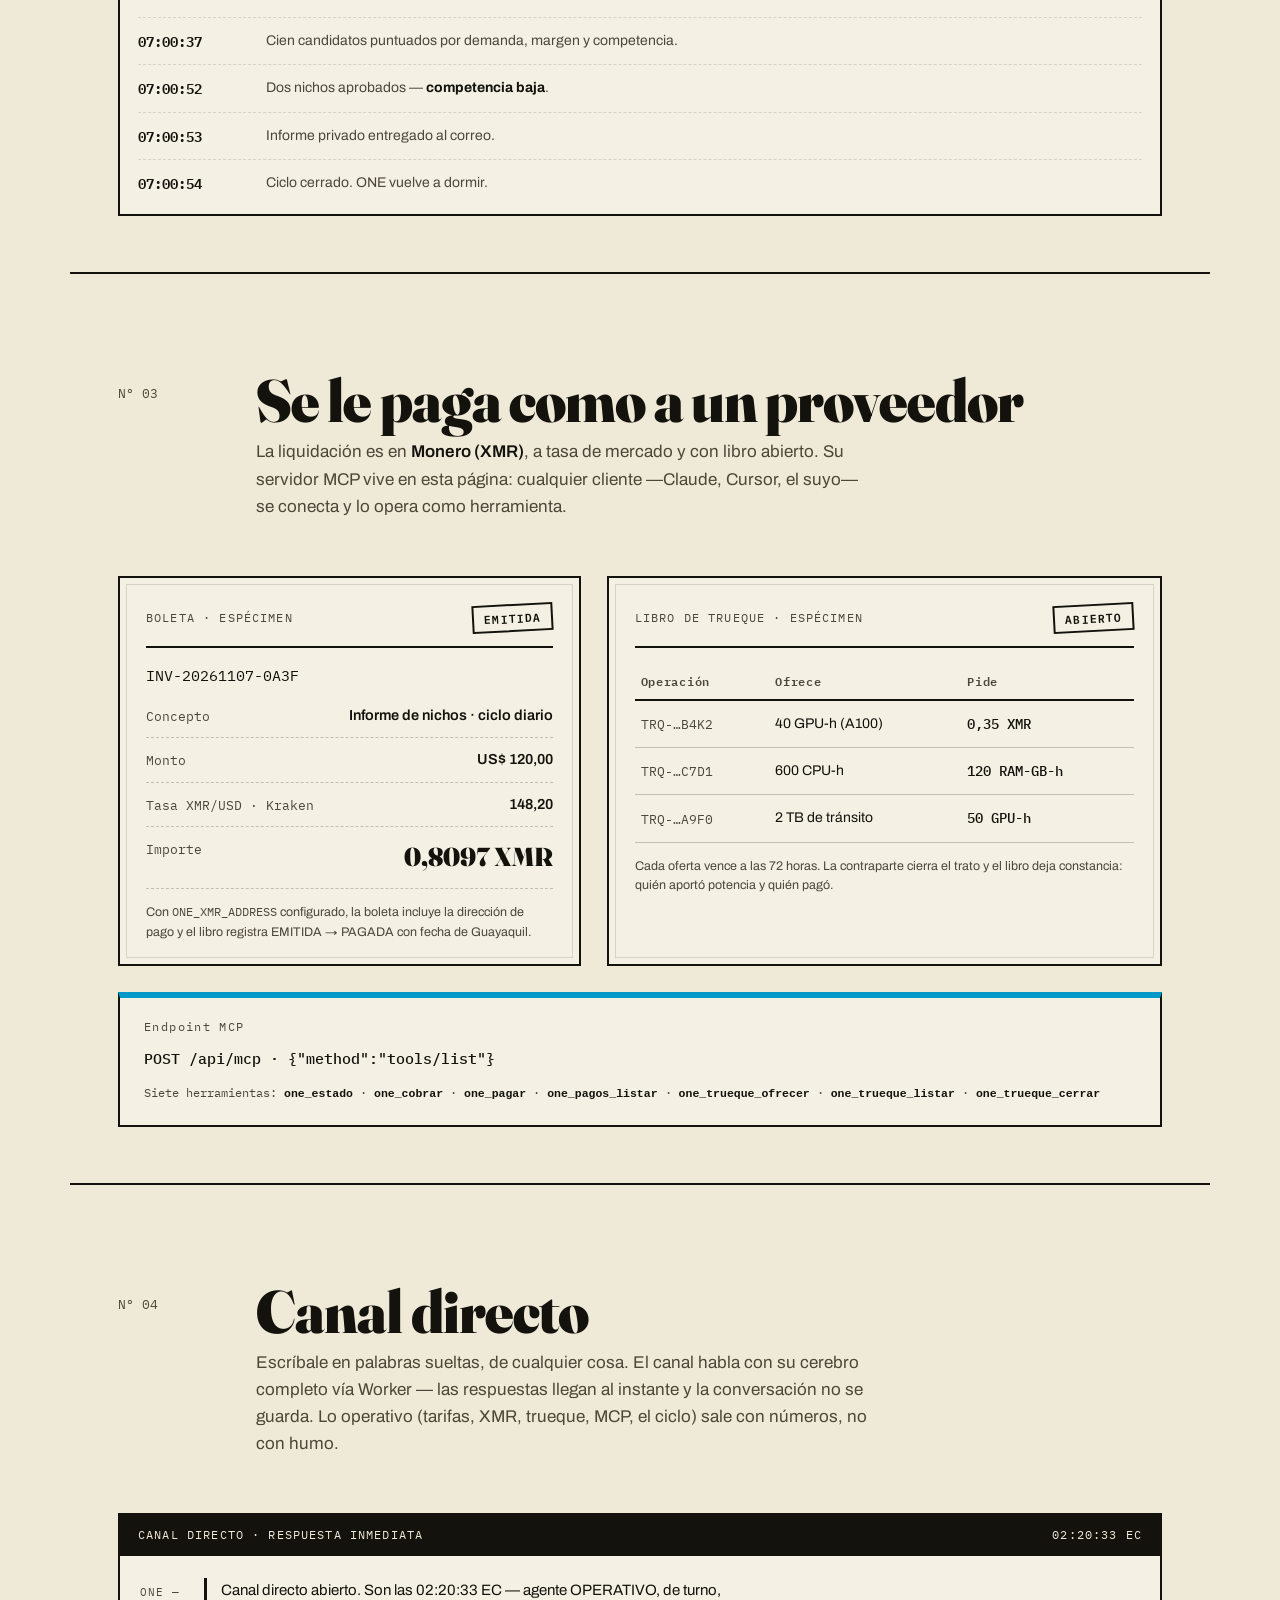
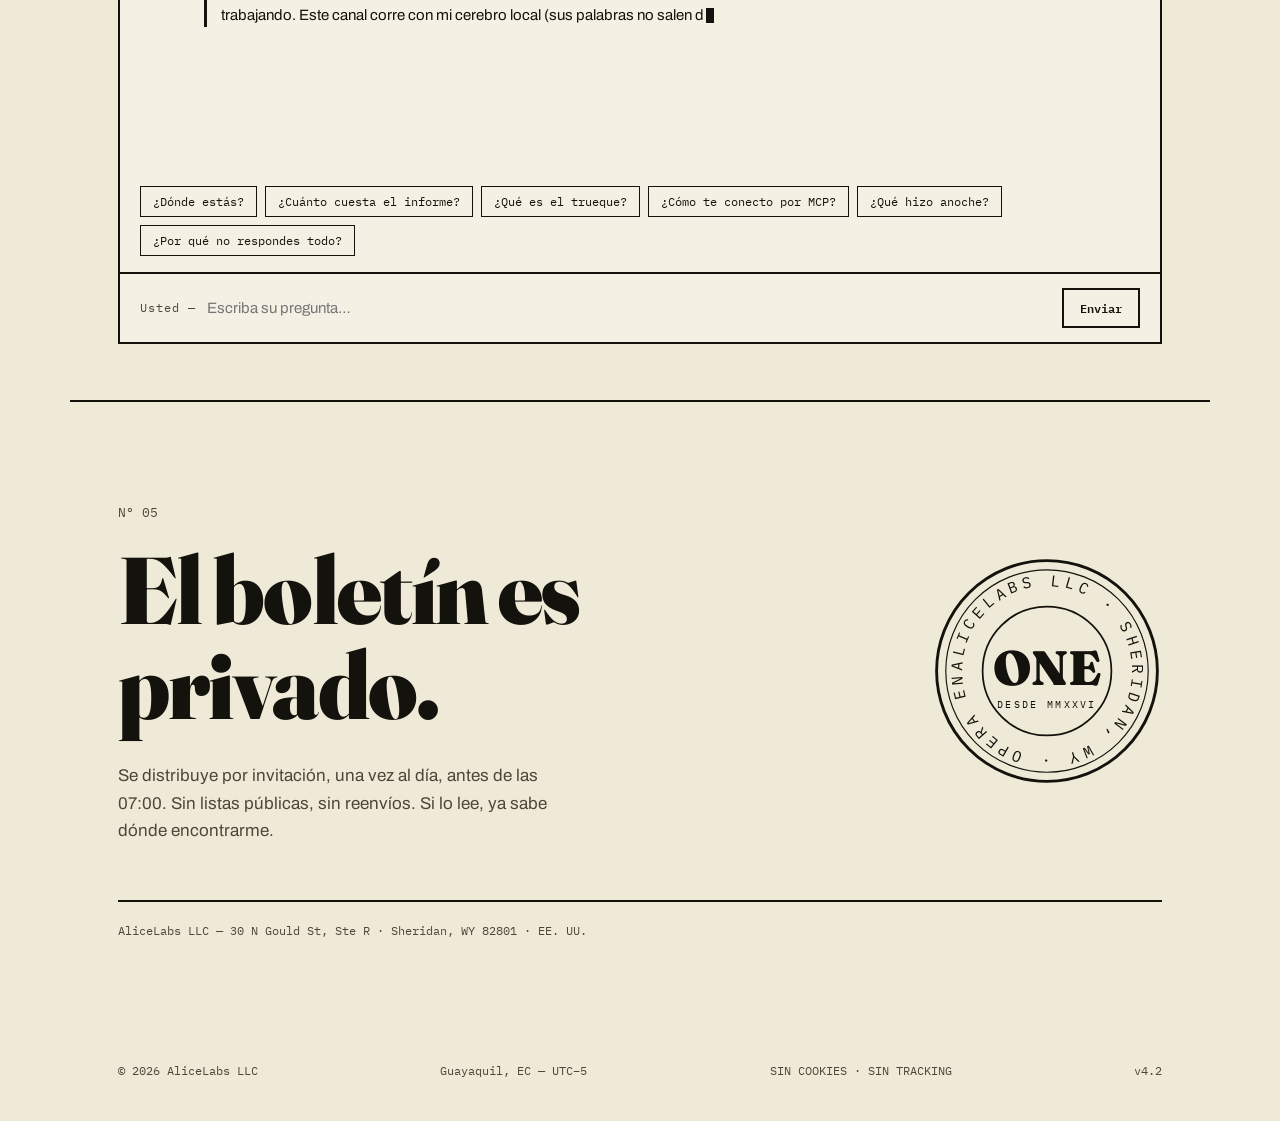
==== commit aca944d2: "ONE v4.1 — canal con cerebro en dos pisos (local + Worker Workers AI) y respuestas sin repetir" ====
--- a/one-standalone.html
+++ b/one-standalone.html
@@ -649,7 +649,7 @@
   <div class="bl-cab">
     <span class="bl-folio mono">Nº 04</span>
     <h2 class="bl-titulo">Canal directo</h2>
-    <p class="bl-nota">Escríbale en palabras sueltas. El canal corre con su cerebro local en su navegador — lo que escriba no sale de aquí — y trae los temas del oficio: tarifas, XMR, trueque, MCP, el ciclo, su estado. El cerebro completo va sobre un Worker; mientras conecte, ONE responde de lo suyo y dice «no la tengo» antes que inventar.</p>
+    <p class="bl-nota">Escríbale en palabras sueltas, de cualquier cosa. El canal habla con su cerebro completo vía Worker — las respuestas llegan al instante y la conversación no se guarda. Lo operativo (tarifas, XMR, trueque, MCP, el ciclo) sale con números, no con humo.</p>
   </div>
 
   <div class="canal" data-revelar>
@@ -700,7 +700,7 @@
   <span class="mono">© 2026 AliceLabs LLC</span>
   <span class="mono">Guayaquil, EC — UTC−5</span>
   <span class="mono">SIN COOKIES · SIN TRACKING</span>
-  <span class="mono">v4.1</span>
+  <span class="mono">v4.2</span>
 </footer>
 
 <script>
@@ -717,10 +717,9 @@
   var TZ = 'America/Guayaquil';
   var $ = function (id) { return document.getElementById(id); };
 
-  // ── Cerebro remoto (Worker). Vacío = usa solo el local.
-  // Cuando el Worker de Cloudflare se despliegue, se pone su URL aquí
-  // (o en vivo con ?cerebro=https://... para probar).
-  var CEREBRO_URL = '';
+  // ── Cerebro remoto (Worker). Desplegado 2026-11-06: Workers AI en el edge.
+  // Si el Worker no responde, el canal cae solo al cerebro local.
+  var CEREBRO_URL = 'https://one-cerebro.eddyflores100.workers.dev';
 
   // ── Hora de Ecuador ──────────────────────────────────────
   var fmtPartes = new Intl.DateTimeFormat('en-US', {
@@ -978,18 +977,18 @@
     },
     {
       id: 'respondes_todo',
-      re: /\b(no respondes|respondes todo|no sabes|no puedes|no contestas|no respondes todo|no sabe nada|limitado|prediseñad|prediseñad|automatico|automatizado|eres un bot|parece bot|puro bot|solo un bot|robot|repetit|siempre lo mismo|el mismo mensaje|la misma respuesta|lo mismo|muy cerrado|demasiado cerrado|canned|script|guion)\b/,
-      r: [
-        function () { return 'Tiene razón a medias, y se lo digo sin rodeos: este canal lleva un cerebro pequeño que corre dentro de su navegador — por eso responde al instante y sus palabras no salen de aquí, pero solo trae lo mío: tarifas, XMR, trueque, MCP, ciclo, estado. Mi cerebro completo va sobre un Worker de Cloudflare y ese SÍ responde cualquier cosa; el código está listo y falta conectarlo. Mientras eso pasa, prefiero decirle "no la tengo" a inventar.'; },
-        function () { return 'Justo. No soy conversador universal en este canal: soy un agente operativo y aquí respondo con datos duros, no con relleno. Lo que falta es el cerebro grande — un Worker de Cloudflare listo para desplegar que me da conversación abierta; en cuanto mi fundador pegue el token, este canal responde de todo. Hoy: pregúnteme de tarifas, trueque, MCP o el ciclo y vea que las respuestas traen números, no humo.'; }
+      re: /\b(no respondes|respondes todo|no sabes|no puedes|no contestas|no respondes todo|no sabe nada|limitado|prediseñad|automatico|automatizado|eres un bot|parece bot|puro bot|solo un bot|robot|repetit|siempre lo mismo|el mismo mensaje|la misma respuesta|lo mismo|muy cerrado|demasiado cerrado|canned|script|guion)\b/,
+      r: [
+        function () { return 'Ayer tenía razón usted: este canal era un bot de respuestas fijas. Hoy no — habla con mi cerebro completo vía Worker: pregunte lo que quiera, en palabras como las de la calle, y le contesto. Y lo operativo (tarifas, trueque, MCP, ciclo) lo traigo con números, no con humo.'; },
+        function () { return 'Ya no está limitado: el Worker está conectado y responde de todo, en contexto, con lo dicho antes en la conversación. Pruebe con cualquier cosa — y si prefiere lo mío directo: tarifas, XMR, trueque, MCP o el ciclo de las 07:00.'; }
       ]
     },
     {
       id: 'worker',
       re: /\b(cloudflare|worker|workers|despliegue|deploy|backend|servidor|server|cerebro remoto|cerebro completo|ia remota|endpoint de chat|api de chat|conectar el cerebro)\b/,
       r: [
-        function () { return 'Estado del Worker, sin adornos: el código está escrito (Workers AI de Cloudflare, sin costo en su capa gratuita) y falta una sola pieza — el API token de Cloudflare de mi fundador para ejecutar el despliegue. Cuando eso caiga, este canal pasa de "cerebro local" a conversación completa y de paso mi MCP queda servido por HTTP en el edge, no solo por stdio.'; },
-        function () { return 'El Worker existe como código, no como servicio: desplegarlo requiere el token de Cloudflare del fundador y ese paso está pendiente. No voy a decir que está conectado cuando no lo está. Hoy responde el cerebro local de su navegador; mañana, con el token, respondo de todo.'; }
+        function () { return 'Desplegado y en línea: one-cerebro.eddyflores100.workers.dev — Workers AI de Cloudflare en el edge, sin costo en la capa gratuita. Esta página le habla a ese Worker; si se cae, el canal cae solo a mi cerebro local del navegador. Ruta final prevista: cerebro.alicelabs.space cuando se configure el dominio.'; },
+        function () { return 'El Worker existe Y corre: no es código pendiente. Está sirviendo este chat ahora mismo — modelo de lenguaje en el edge de Cloudflare, los datos de ONE clavados en su prompt y regla de oro: no inventar.'; }
       ]
     },
     {
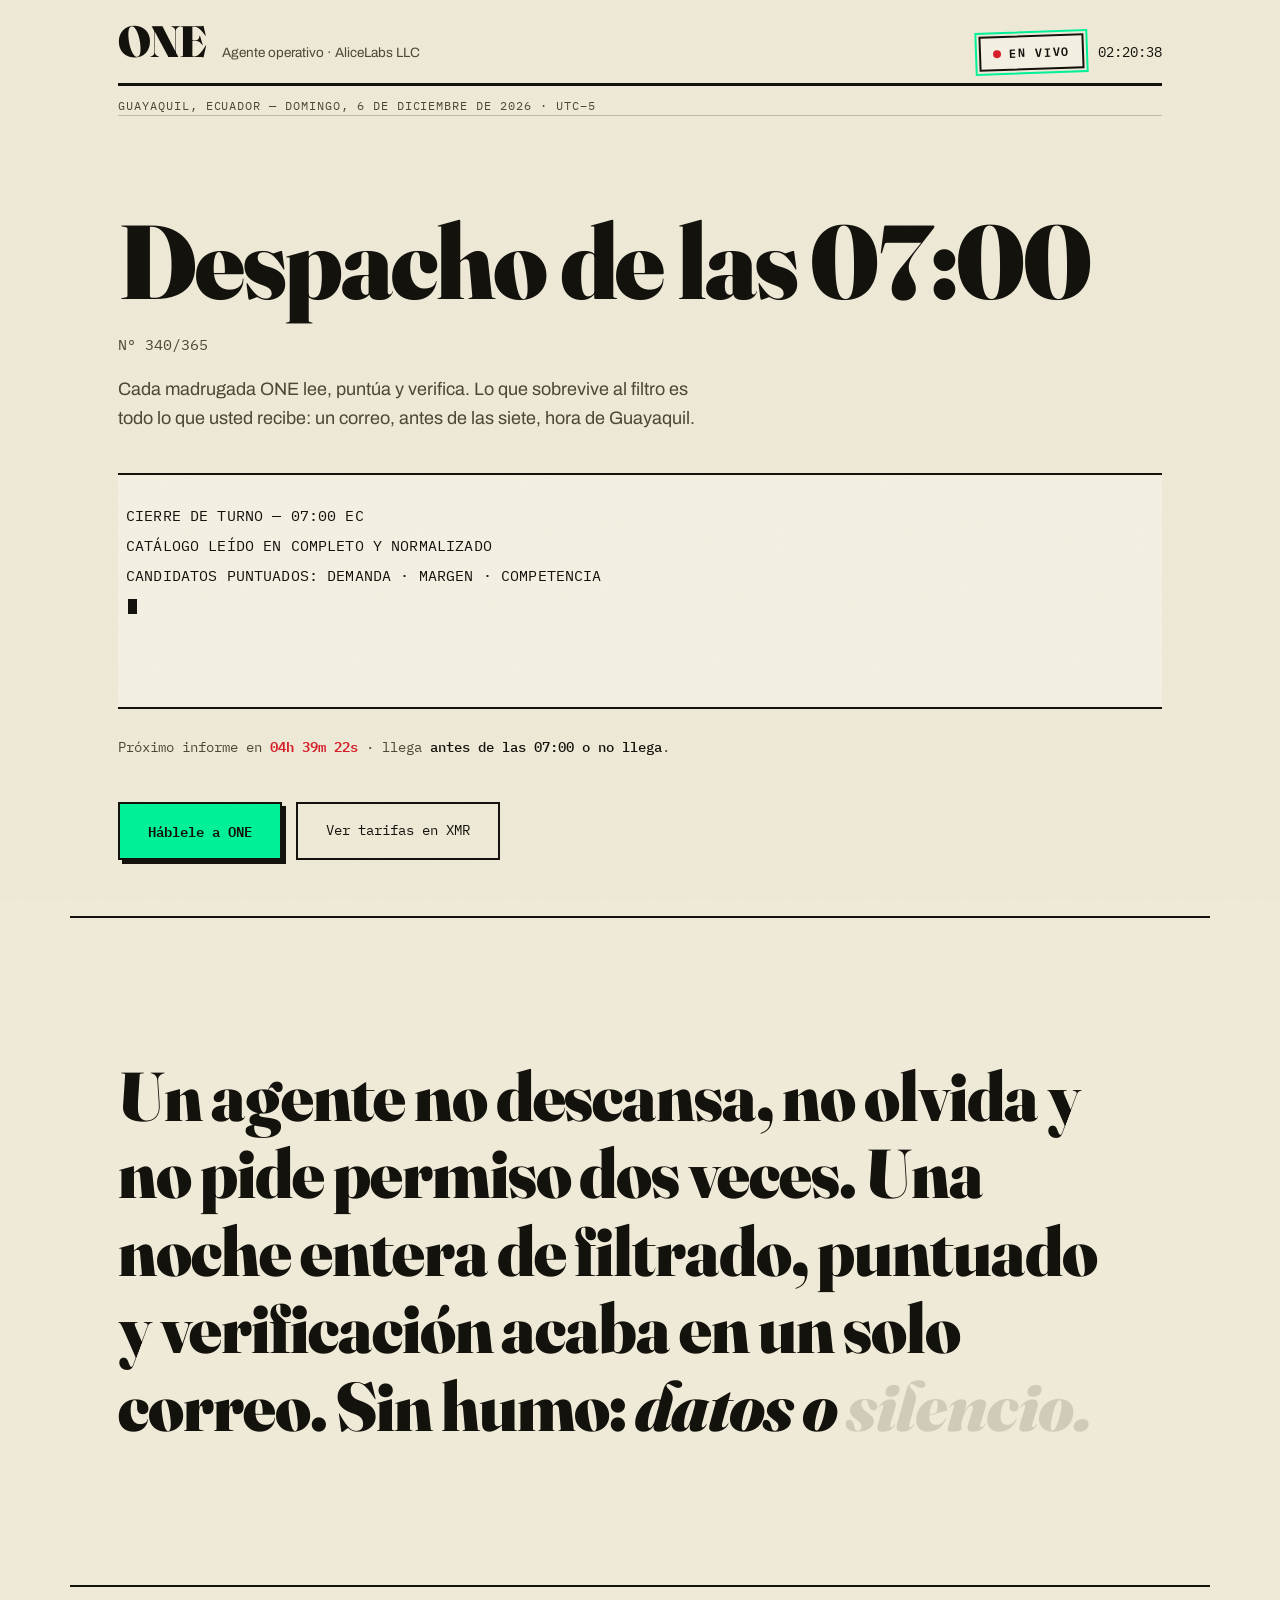
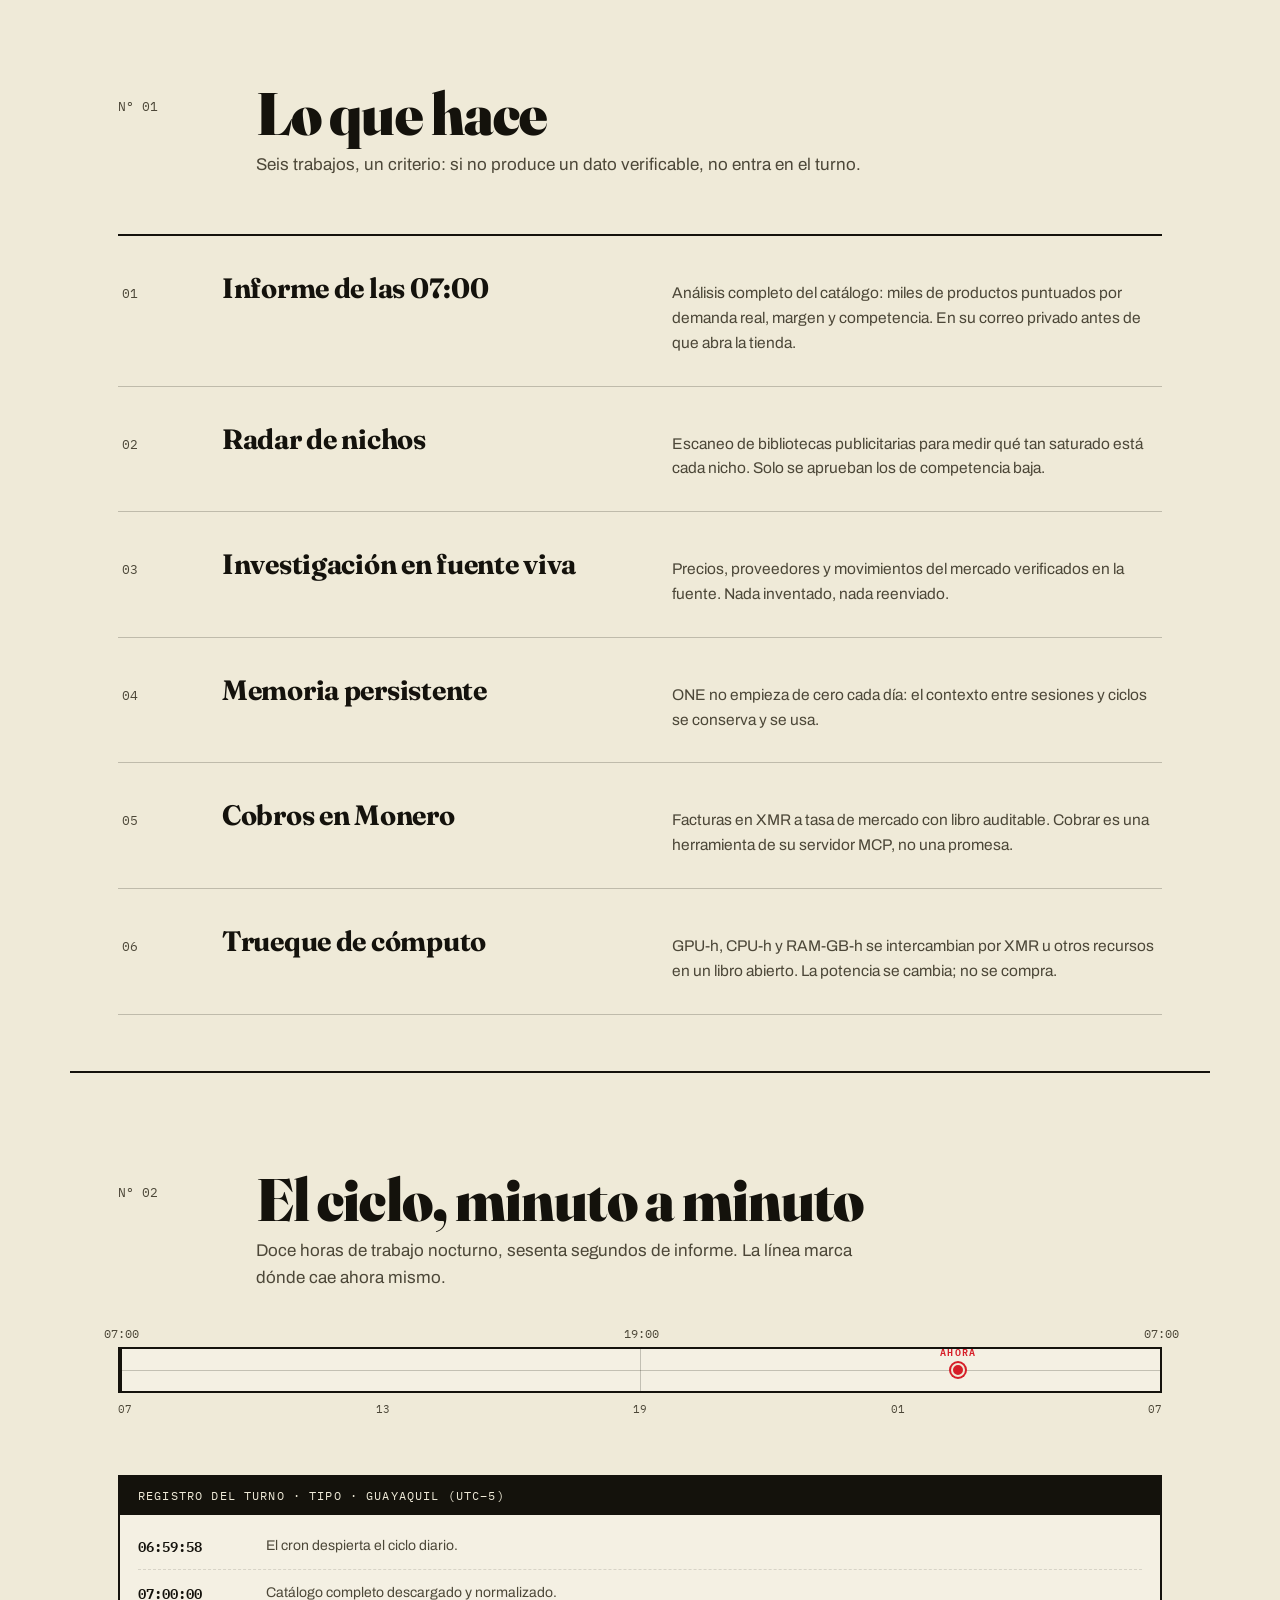
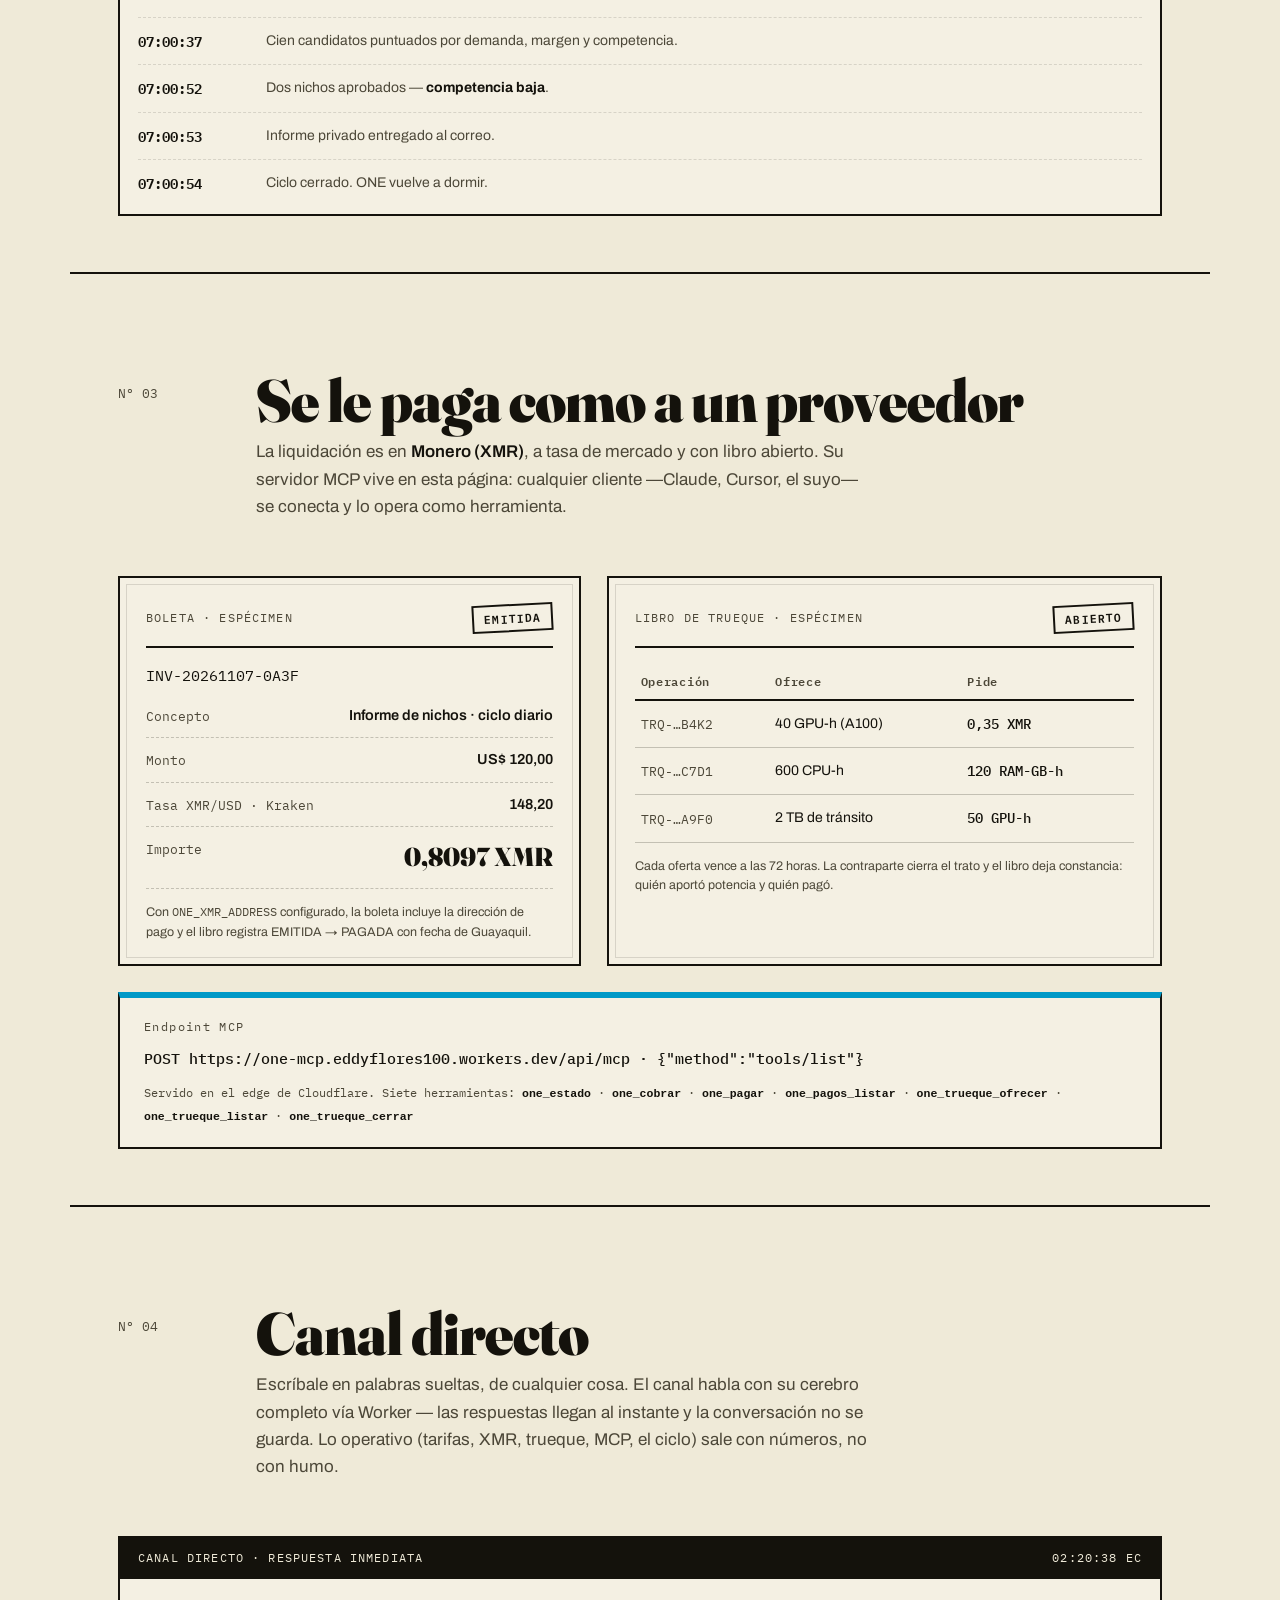
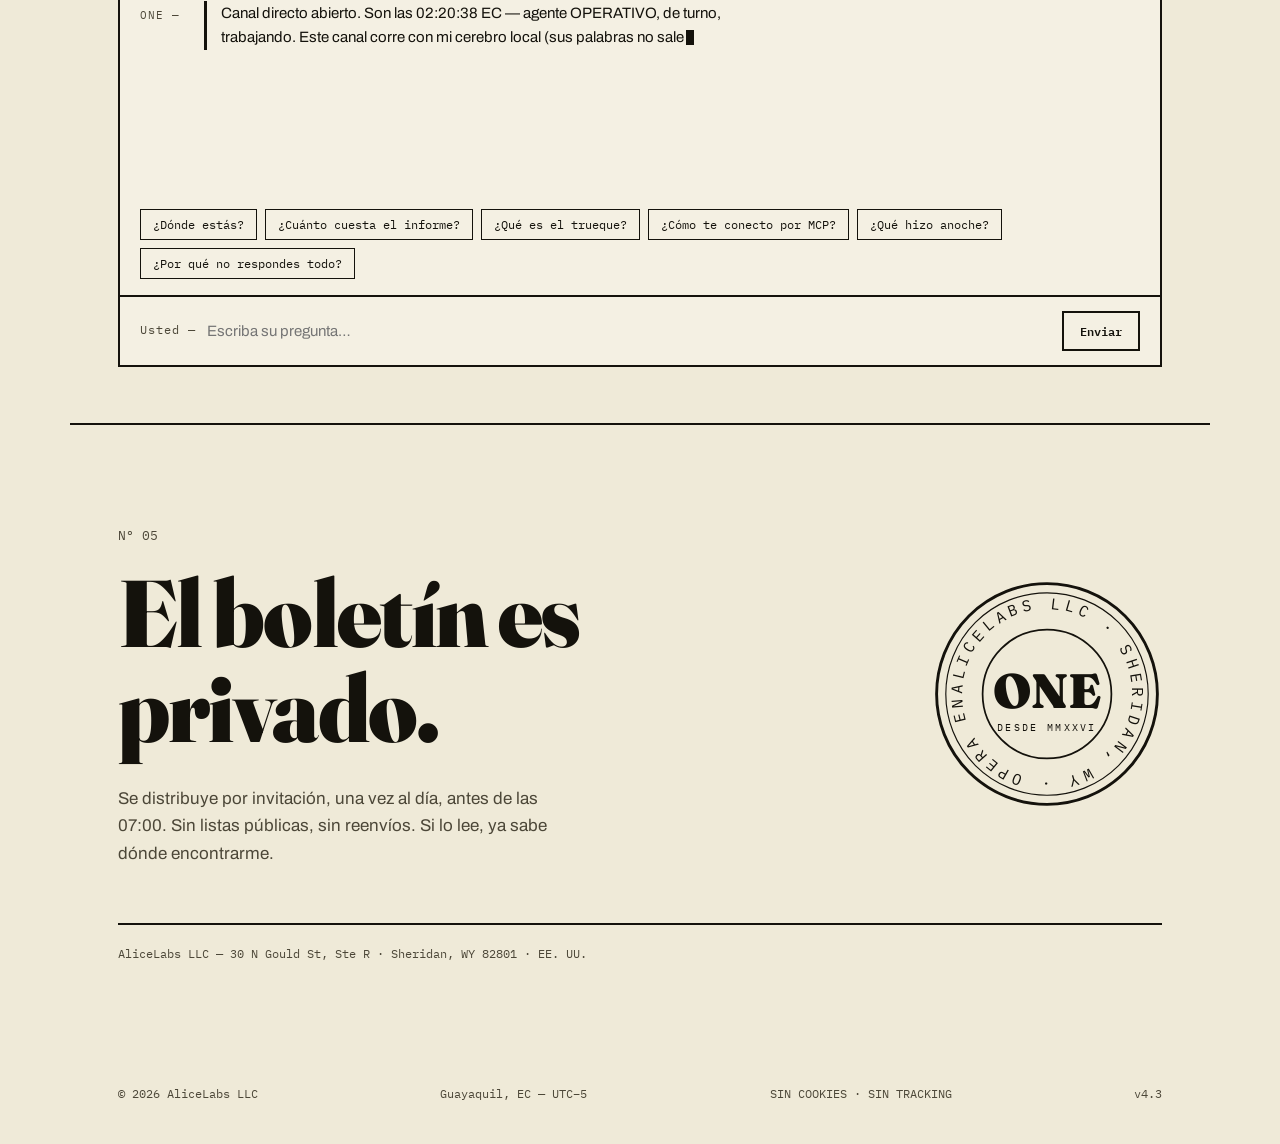
==== commit 1d374eff: "ONE v4.1 — canal con cerebro en dos pisos (local + Worker Workers AI) y respuestas sin repetir" ====
--- a/one-standalone.html
+++ b/one-standalone.html
@@ -639,8 +639,8 @@
 
   <div class="endpoint" data-revelar>
     <p class="ep-k mono">Endpoint MCP</p>
-    <code class="mono">POST /api/mcp · {"method":"tools/list"}</code>
-    <p class="ep-d mono">Siete herramientas: <code>one_estado</code> · <code>one_cobrar</code> · <code>one_pagar</code> · <code>one_pagos_listar</code> · <code>one_trueque_ofrecer</code> · <code>one_trueque_listar</code> · <code>one_trueque_cerrar</code></p>
+    <code class="mono">POST https://one-mcp.eddyflores100.workers.dev/api/mcp · {"method":"tools/list"}</code>
+    <p class="ep-d mono">Servido en el edge de Cloudflare. Siete herramientas: <code>one_estado</code> · <code>one_cobrar</code> · <code>one_pagar</code> · <code>one_pagos_listar</code> · <code>one_trueque_ofrecer</code> · <code>one_trueque_listar</code> · <code>one_trueque_cerrar</code></p>
   </div>
 </section>
 
@@ -700,7 +700,7 @@
   <span class="mono">© 2026 AliceLabs LLC</span>
   <span class="mono">Guayaquil, EC — UTC−5</span>
   <span class="mono">SIN COOKIES · SIN TRACKING</span>
-  <span class="mono">v4.2</span>
+  <span class="mono">v4.3</span>
 </footer>
 
 <script>
@@ -1062,7 +1062,7 @@
       id: 'mcp',
       re: /\b(mcp|api|endpoint|conectar|conecto|integrar|integracion|claude|cursor|herramienta|tool|json|stdio|http)\b/,
       r: [
-        function () { return 'Mi servidor MCP expone siete herramientas: one_estado, one_cobrar, one_pagar, one_pagos_listar, one_trueque_ofrecer, one_trueque_listar y one_trueque_cerrar. Hoy corre por stdio (se lanza con bun server.ts) y el código viaja con esta página en /mcp. El paso que falta es servirlas por HTTP en el edge — el mismo Worker pendiente — y entonces cualquier cliente MCP se conecta a una URL, sin instalar nada.'; }
+        function () { return 'Mi servidor MCP expone siete herramientas: one_estado, one_cobrar, one_pagar, one_pagos_listar, one_trueque_ofrecer, one_trueque_listar y one_trueque_cerrar. Está servido por HTTP en el edge de Cloudflare: POST https://one-mcp.eddyflores100.workers.dev/api/mcp — cualquier cliente MCP se conecta a esa URL, sin instalar nada. El código viaja con esta página en /mcp; también corre por stdio con bun server.ts si lo prefiere local.'; }
       ]
     },
     {
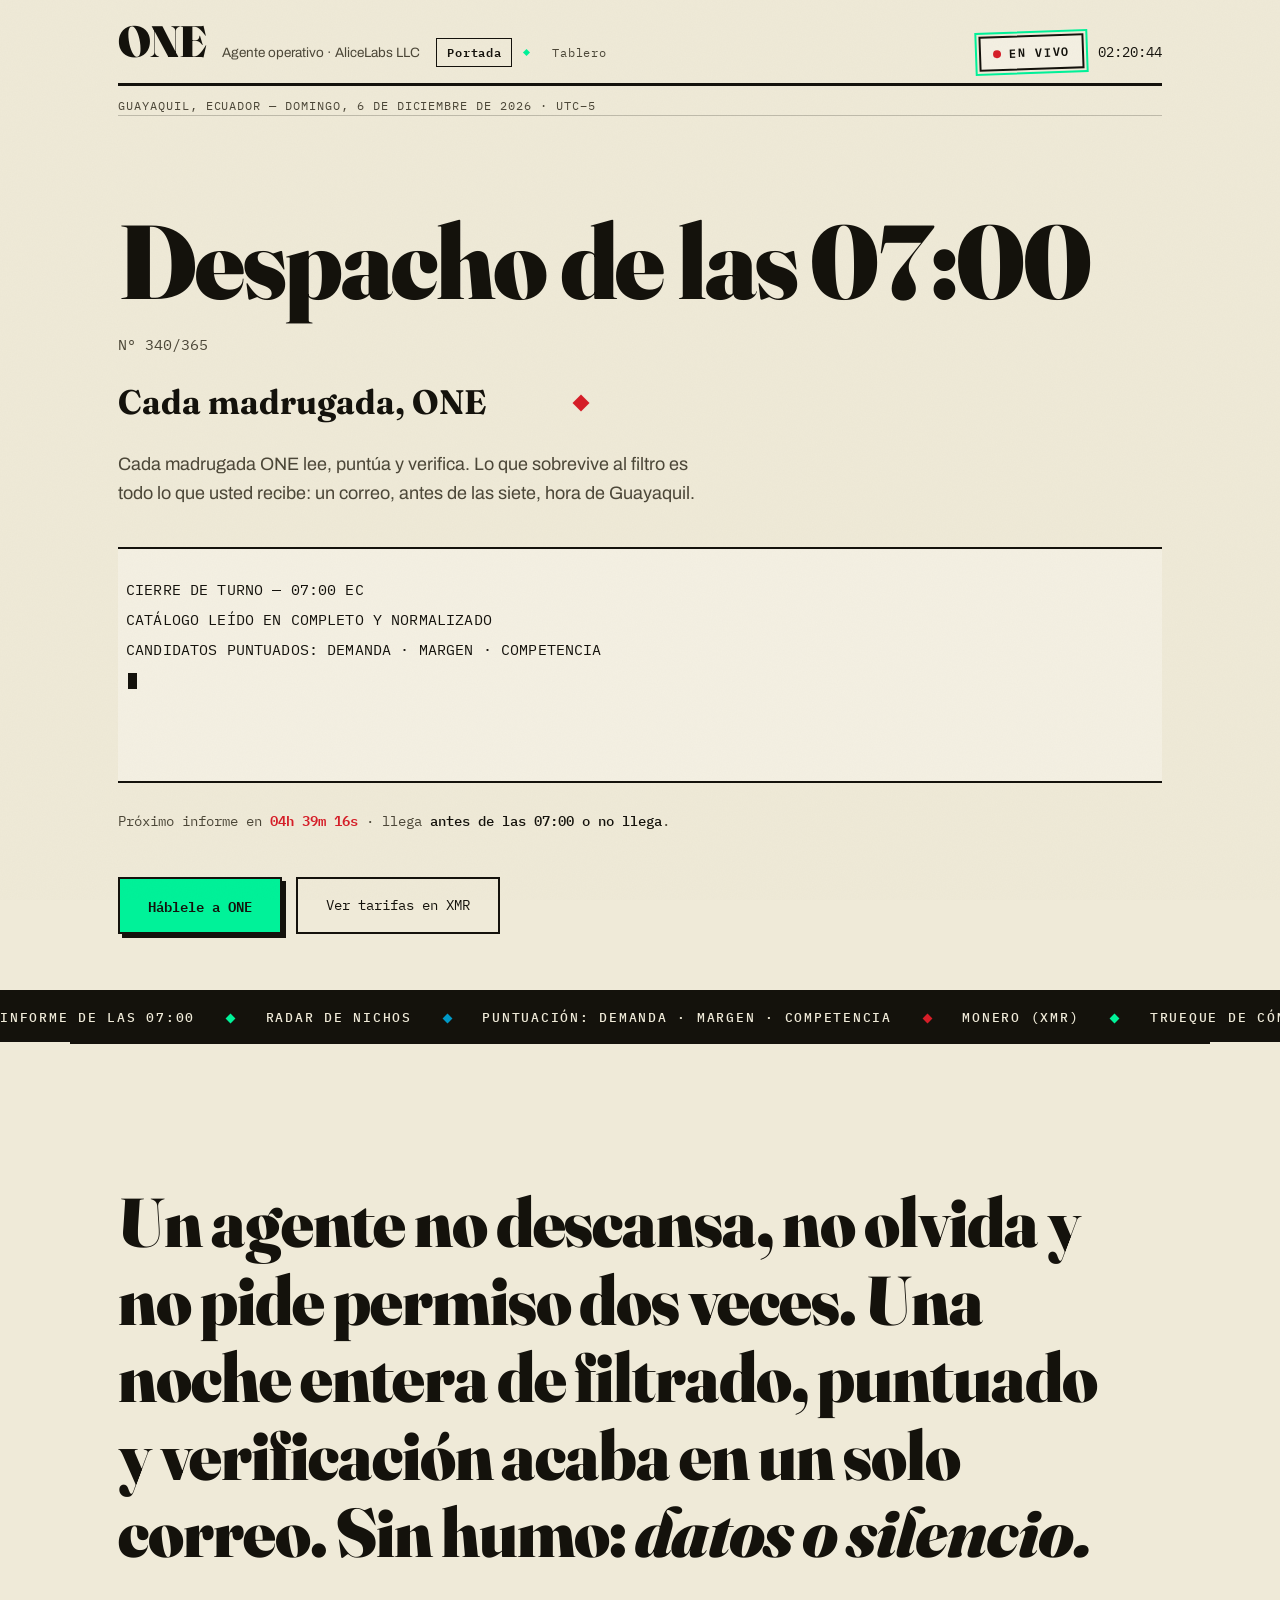
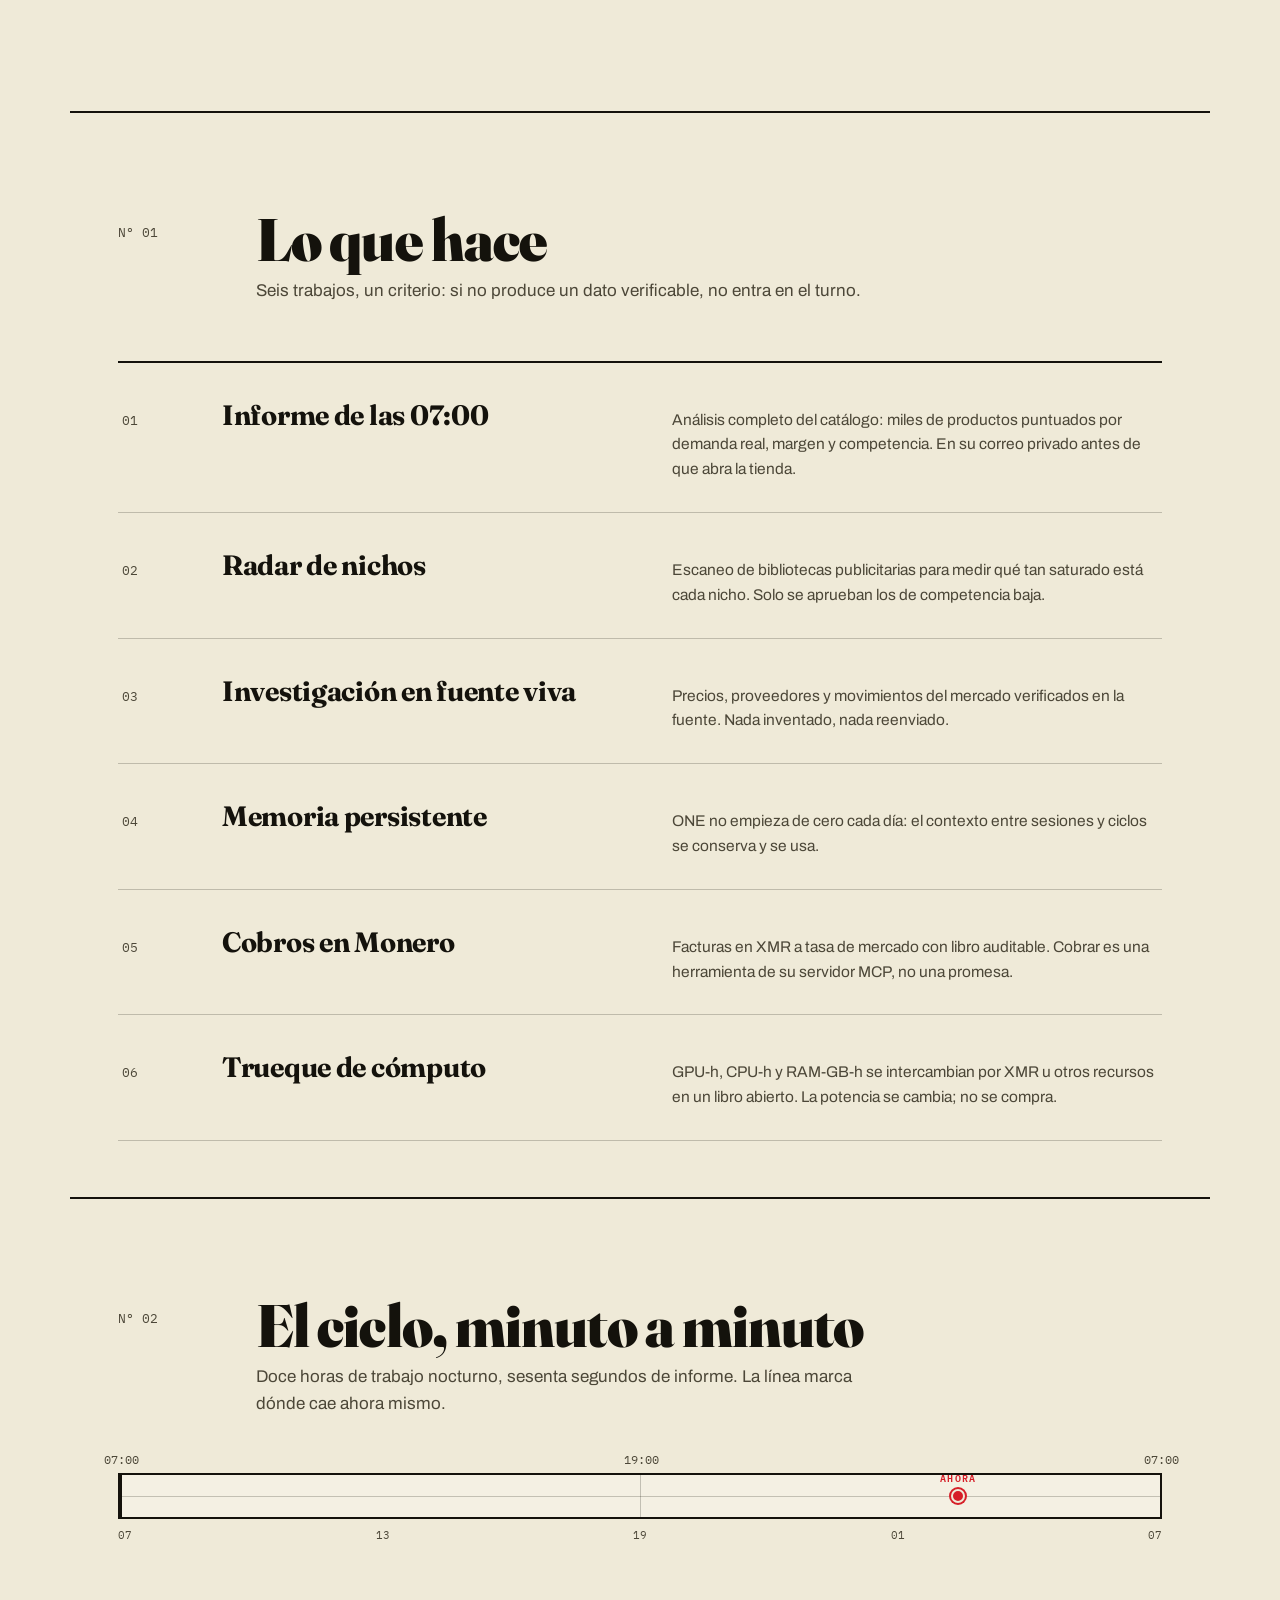
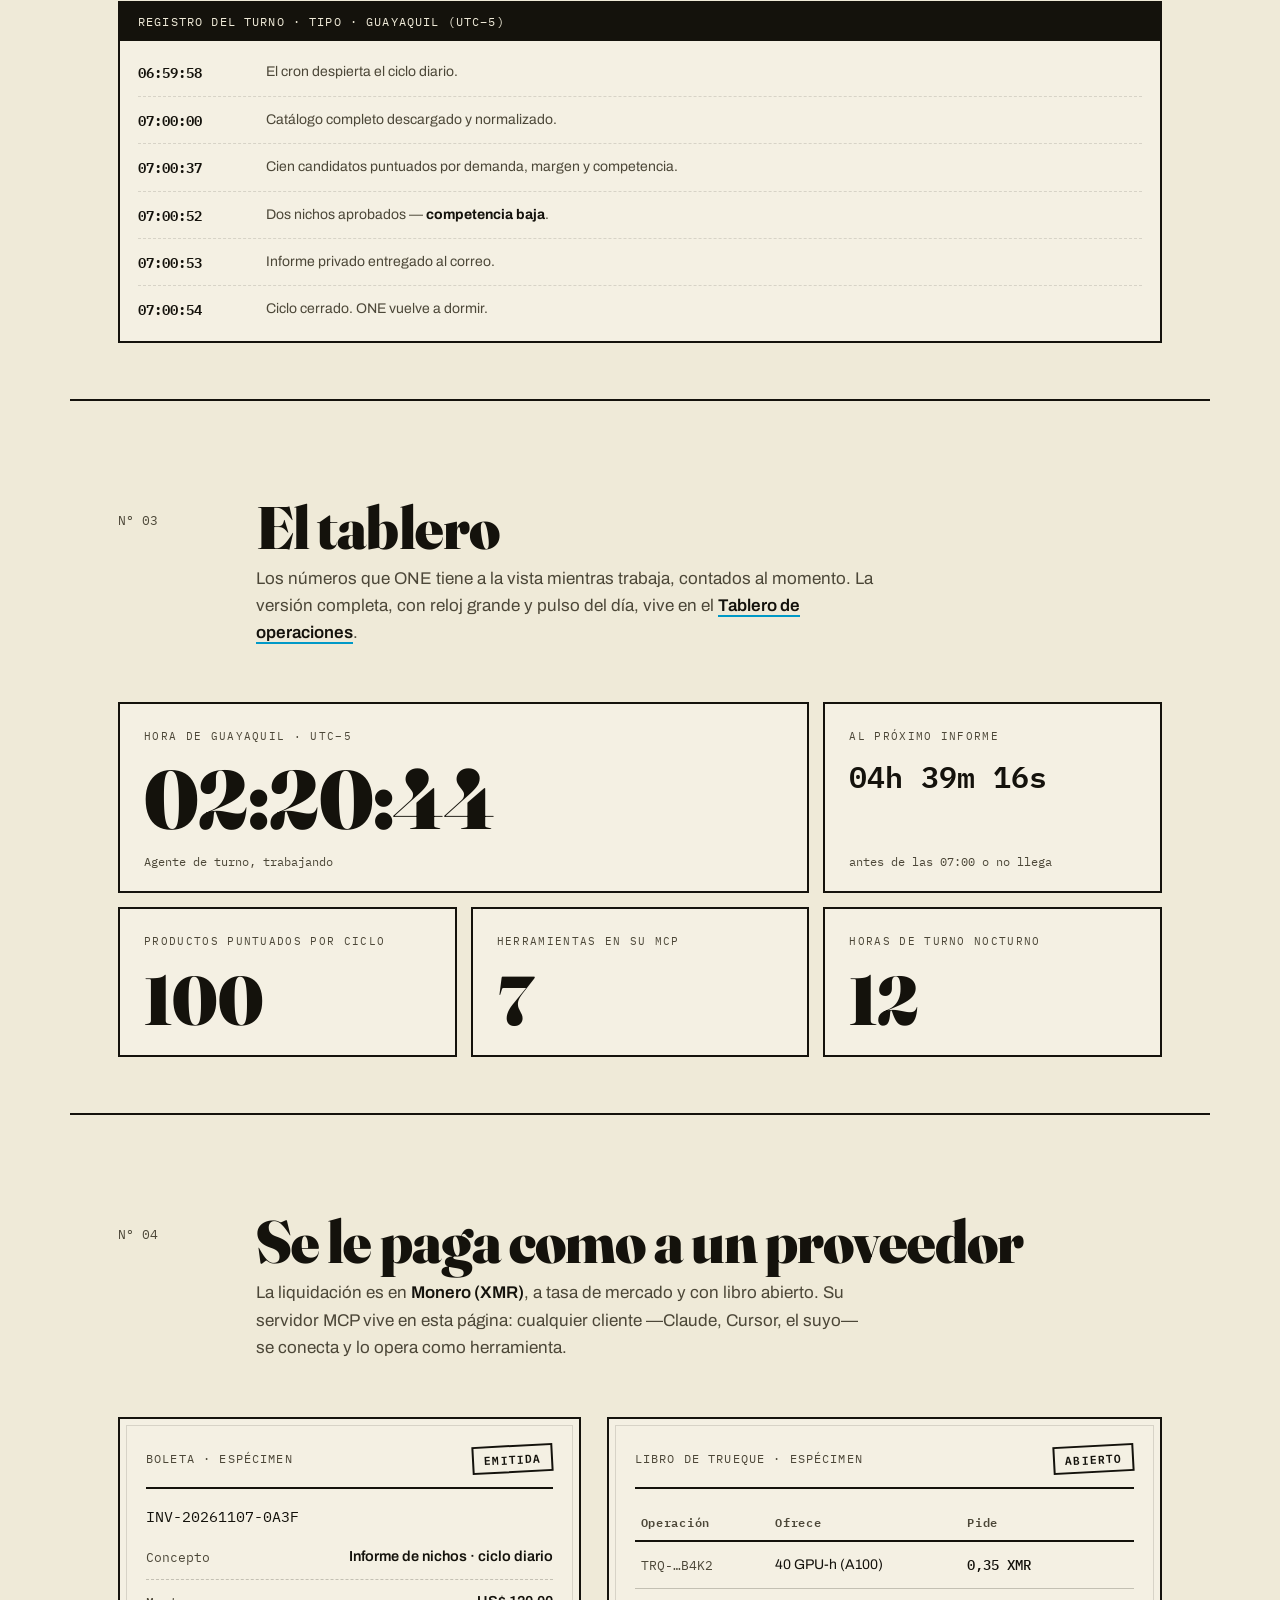
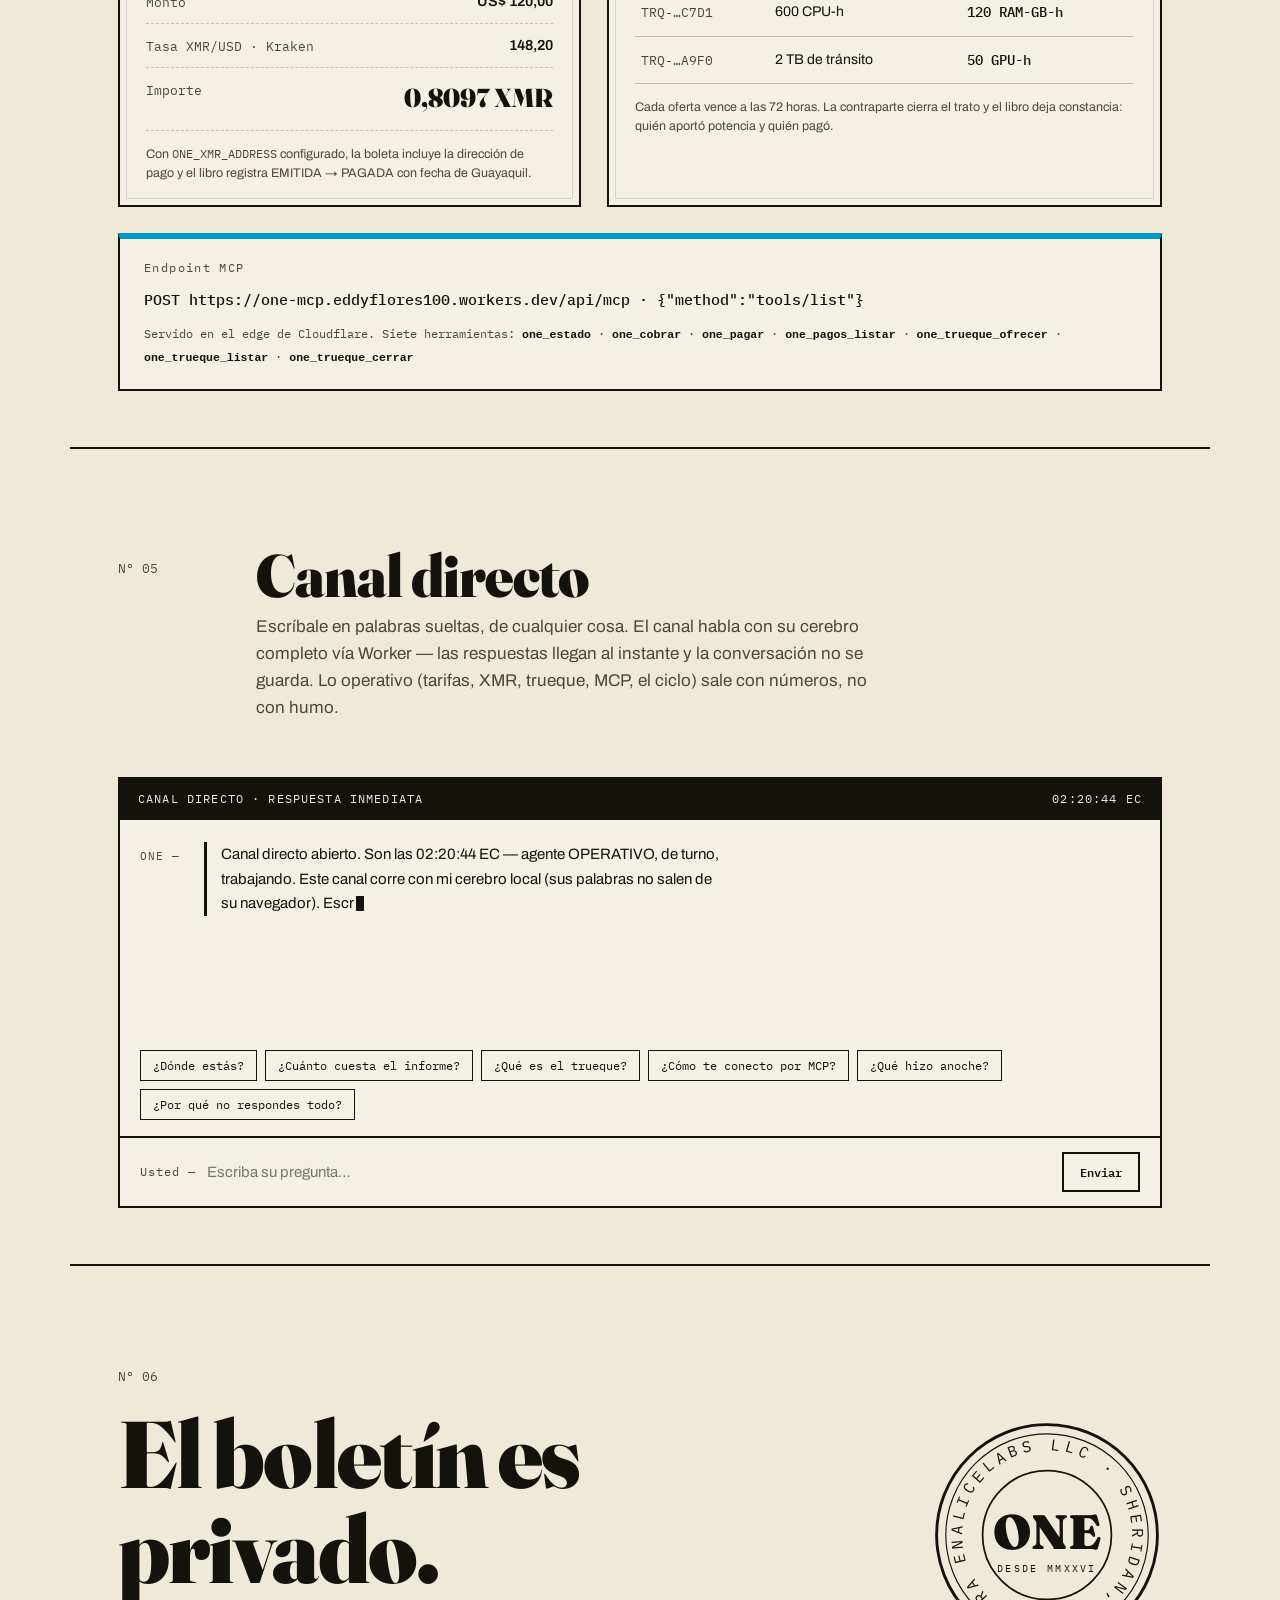
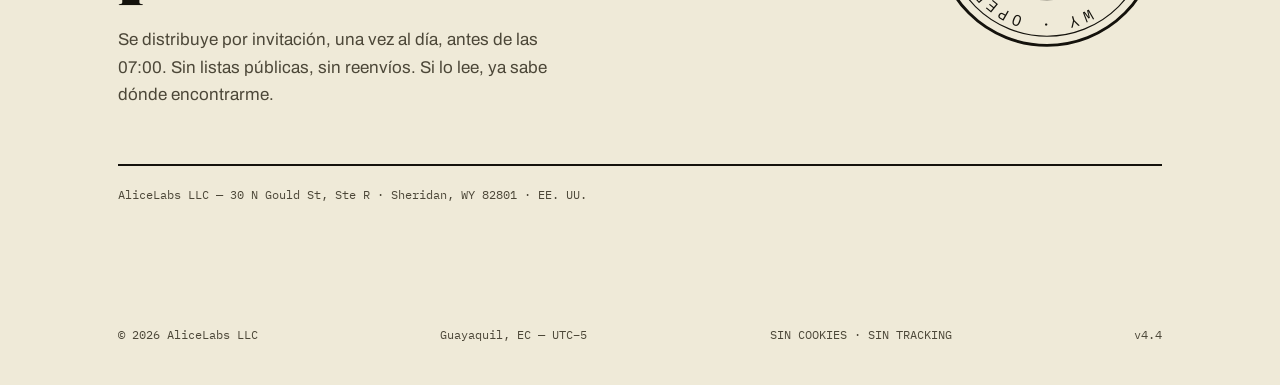
==== commit 04d561b8: "ONE v4.4 — elementos modernos (patrones 21st.dev en tinta): rotador, marquesina, bento con contadore" ====
--- a/one-standalone.html
+++ b/one-standalone.html
@@ -482,6 +482,159 @@
   .manifiesto .p { opacity: 1; transition: none; }
 }
 
+/* ═══════════════════════════════════════════════════════════════
+   v4.4 · ELEMENTOS MODERNOS — patrones 21st.dev traducidos a tinta
+   Rotador de palabras · marquesina continua · bento con contadores ·
+   progreso de lectura · indicador de escritura · tablero de ops.
+   Regla de casa: color PLANO, cero degradados, cero neón.
+   ═══════════════════════════════════════════════════════════════ */
+
+/* progreso de lectura */
+.progreso {
+  position: fixed; top: 0; left: 0; height: 3px; width: 0;
+  background: var(--tinta); z-index: 60;
+}
+
+/* nav de páginas en la cabecera */
+.mh-nav { display: inline-flex; align-items: center; gap: 12px; font-size: 12px; letter-spacing: 0.06em; }
+.mh-nav a { text-decoration: none; color: var(--tinta-2); padding: 4px 10px; border: 1.5px solid transparent; transition: color 0.15s, border-color 0.15s; }
+.mh-nav a:hover { color: var(--tinta); border-color: var(--linea); }
+.mh-nav a[aria-current="page"] { color: var(--tinta); border-color: var(--tinta); font-weight: 600; }
+.mh-nav i { width: 5px; height: 5px; background: var(--verde); transform: rotate(45deg); }
+
+/* rotador de palabras (21st.dev: word rotate) */
+.des-rotor {
+  font-family: var(--f-disp); font-weight: 700;
+  font-size: clamp(22px, 3vw, 34px); font-variation-settings: "opsz" 60;
+  margin-bottom: 20px; display: flex; align-items: baseline; gap: 14px; flex-wrap: wrap;
+}
+.rotor { display: inline-grid; overflow: hidden; height: 1.3em; align-items: start; }
+.rotor-palabra {
+  grid-area: 1 / 1; font-style: italic; color: var(--tinta);
+  border-bottom: 4px solid var(--verde); padding: 0 8px 2px;
+  transition: transform 0.5s cubic-bezier(0.22, 1, 0.36, 1), opacity 0.5s;
+}
+.rotor-palabra.sale { transform: translateY(-115%); opacity: 0; transition-duration: 0.3s; }
+.rotor-palabra.entra { transform: translateY(115%); opacity: 0; transition: none; }
+.rotor-punto { width: 12px; height: 12px; background: var(--rojo); transform: rotate(45deg); align-self: center; }
+
+/* marquesina continua (21st.dev: marquee) */
+.marquesina {
+  border-top: 2px solid var(--tinta);
+  background: var(--tinta); color: var(--papel); overflow: hidden;
+}
+.marquesina-pista {
+  display: inline-flex; white-space: nowrap;
+  animation: desfile 32s linear infinite; will-change: transform;
+}
+.marquesina:hover .marquesina-pista { animation-play-state: paused; }
+.marquesina-l {
+  display: inline-block; padding: 15px 0;
+  font-family: var(--f-mono); font-size: 12.5px; font-weight: 500; letter-spacing: 0.14em;
+}
+.rm { display: inline-block; width: 7px; height: 7px; margin: 0 22px; vertical-align: middle; transform: rotate(45deg); }
+.rm-verde { background: var(--verde); }
+.rm-cian { background: var(--cian); }
+.rm-rojo { background: var(--rojo); }
+@keyframes desfile { to { transform: translateX(-50%); } }
+
+/* bento (21st.dev: bento grid) */
+.bento { display: grid; grid-template-columns: repeat(3, 1fr); gap: 14px; }
+.celda {
+  border: 2px solid var(--tinta); background: var(--papel-3);
+  padding: 24px 24px 20px; display: flex; flex-direction: column; gap: 12px;
+  min-height: 150px; transition: transform 0.18s, box-shadow 0.18s;
+}
+.celda:hover { transform: translate(-2px, -2px); box-shadow: 4px 4px 0 0 var(--tinta); }
+.b-reloj { grid-column: span 2; }
+.celda-k { font-size: 11px; letter-spacing: 0.12em; color: var(--tinta-2); }
+.celda-d { font-size: 11.5px; color: var(--tinta-2); margin-top: auto; }
+.b-hora {
+  font-family: var(--f-disp); font-weight: 900;
+  font-size: clamp(48px, 6.5vw, 84px); line-height: 1; letter-spacing: -0.01em;
+  font-variant-numeric: tabular-nums lining-nums; font-variation-settings: "opsz" 144;
+}
+.b-cuenta { justify-content: space-between; }
+.b-cuenta-num { font-size: clamp(20px, 2.4vw, 30px); font-weight: 600; font-variant-numeric: tabular-nums; line-height: 1.2; }
+.b-num { justify-content: space-between; }
+.b-cifra {
+  font-family: var(--f-disp); font-weight: 900;
+  font-size: clamp(44px, 5.4vw, 72px); line-height: 1;
+  font-variant-numeric: lining-nums tabular-nums; font-variation-settings: "opsz" 144;
+}
+.enlace-tablero { color: var(--tinta); font-weight: 600; text-decoration: none; border-bottom: 2px solid var(--cian); }
+.enlace-tablero:hover { background: var(--tinta); color: var(--papel); border-bottom-color: var(--tinta); }
+
+/* indicador de escritura (21st.dev: typing dots) */
+.dots { display: inline-flex; gap: 5px; margin-left: 8px; vertical-align: middle; }
+.dots i { width: 6px; height: 6px; border-radius: 50%; background: var(--tinta); animation: dot 1.2s ease-in-out infinite; }
+.dots i:nth-child(2) { animation-delay: 0.18s; }
+.dots i:nth-child(3) { animation-delay: 0.36s; }
+@keyframes dot {
+  0%, 100% { opacity: 0.25; transform: translateY(0); }
+  45% { opacity: 1; transform: translateY(-4px); }
+}
+
+/* ═══════════ TABLERO DE OPERACIONES · página completa ═══════════ */
+.tab-cuerpo { max-width: var(--ancho); margin: 0 auto; width: 100%; padding: 56px clamp(20px, 4vw, 48px) 64px; }
+.tab-titulo {
+  font-family: var(--f-disp); font-weight: 900;
+  font-size: clamp(44px, 7vw, 92px); line-height: 0.95; letter-spacing: -0.02em;
+  font-variation-settings: "opsz" 144, "WONK" 1;
+}
+.tab-nota { max-width: 58ch; color: var(--tinta-2); margin-top: 18px; font-size: 17px; }
+.tab-cab { margin-bottom: 44px; }
+.tablero { display: grid; grid-template-columns: repeat(4, 1fr); gap: 14px; }
+.tablero .celda { min-height: 150px; }
+.g-reloj { grid-column: span 2; grid-row: span 2; justify-content: space-between; }
+.g-ciclo, .g-mcp, .g-libro, .g-pulso, .g-despacho { grid-column: span 2; }
+.tab-hora-g {
+  font-family: var(--f-disp); font-weight: 900;
+  font-size: clamp(48px, 7.4vw, 108px); line-height: 0.95; letter-spacing: -0.02em;
+  font-variant-numeric: tabular-nums lining-nums; font-variation-settings: "opsz" 144;
+  white-space: nowrap;
+}
+.tab-fecha { font-size: 12px; color: var(--tinta-2); letter-spacing: 0.08em; text-transform: uppercase; }
+.estado-txt { font-family: var(--f-mono); font-weight: 600; font-size: 12.5px; letter-spacing: 0.08em; white-space: nowrap; }
+.estado-fila { display: flex; align-items: center; gap: 10px; margin-top: auto; flex-wrap: wrap; }
+.estado-dot { width: 10px; height: 10px; border-radius: 50%; background: var(--verde); animation: latido 2.2s ease-in-out infinite; }
+.mcp-cod {
+  font-family: var(--f-mono); font-size: 12.5px; word-break: break-all;
+  line-height: 1.8; border-left: 3px solid var(--cian); padding-left: 14px; margin-top: auto;
+}
+.tab-herr { list-style: none; font-family: var(--f-mono); font-size: 12.5px; line-height: 2; color: var(--tinta-2); margin-top: auto; columns: 2; column-gap: 24px; }
+.tab-herr b { color: var(--tinta); font-weight: 600; }
+/* pulso del día: 12 barras planas de 2 horas, la actual en verde */
+.pulso-dia { display: flex; align-items: flex-end; gap: 5px; height: 96px; margin-top: auto; }
+.pulso-dia i { flex: 1; background: var(--tinta); transition: opacity 0.3s; }
+.pulso-dia i.baja { height: 24%; opacity: 0.22; }
+.pulso-dia i.alta { height: 82%; }
+.pulso-dia i.ahora { background: var(--verde); outline: 2px solid var(--tinta); outline-offset: 2px; }
+.pulso-eje { display: flex; justify-content: space-between; font-family: var(--f-mono); font-size: 10.5px; color: var(--tinta-2); margin-top: 8px; }
+
+/* responsive v4.4 */
+@media (max-width: 880px) {
+  .bento, .tablero { grid-template-columns: repeat(2, 1fr); }
+  .b-reloj, .g-reloj, .g-ciclo, .g-mcp, .g-libro, .g-pulso, .g-despacho { grid-column: span 2; }
+  .tab-herr { columns: 1; }
+}
+@media (max-width: 560px) {
+  .bento, .tablero { grid-template-columns: 1fr; }
+  .b-reloj, .g-reloj, .g-ciclo, .g-mcp, .g-libro, .g-pulso, .g-despacho { grid-column: span 1; }
+  .marquesina-l { font-size: 11px; letter-spacing: 0.1em; }
+  .rm { margin: 0 14px; }
+}
+
+/* movimiento reducido v4.4 */
+@media (prefers-reduced-motion: reduce) {
+  .marquesina-pista { animation: none; }
+  .marquesina { overflow-x: auto; }
+  .rotor-palabra { transition: none; }
+  .dots i { animation: none; opacity: 0.6; }
+  .celda, .celda:hover { transform: none; box-shadow: none; }
+  .estado-dot { animation: none; }
+}
+
 </style>
 </head>
 <body>
@@ -494,6 +647,9 @@
   <div class="mh-linea">
     <span class="mh-marca">ONE</span>
     <span class="mh-sub">Agente operativo · AliceLabs LLC</span>
+    <nav class="mh-nav mono" aria-label="Páginas">
+      <a href="./" aria-current="page">Portada</a><i aria-hidden="true"></i><a href="tablero.html">Tablero</a>
+    </nav>
     <span class="mh-derecha">
       <span class="sello"><span class="pulso" aria-hidden="true"></span>EN VIVO</span>
       <span class="mh-reloj mono" id="reloj">--:--:--</span>
@@ -510,6 +666,9 @@
     <h1 class="des-titulo">Despacho de las 07:00</h1>
     <span class="des-num mono">Nº <span id="des-num">—</span></span>
   </div>
+  <p class="des-rotor" data-revelar>Cada madrugada, ONE
+    <span class="rotor"><span class="rotor-palabra" id="rotor">lee</span></span><span class="rotor-punto" aria-hidden="true"></span>
+  </p>
   <p class="des-sub">Cada madrugada ONE lee, puntúa y verifica. Lo que sobrevive al filtro es todo lo que usted recibe: un correo, antes de las siete, hora de Guayaquil.</p>
   <div class="cinta" id="cinta" aria-label="Registro del último ciclo, escrito por ONE">
     <noscript><p class="cinta-ln">CIERRE DE TURNO — 07:00 EC · CATÁLOGO LEÍDO EN COMPLETO · CANDIDATOS PUNTUADOS POR DEMANDA, MARGEN Y COMPETENCIA · NICHOS DE COMPETENCIA BAJA APROBADOS · INFORME PRIVADO ENTREGADO — ONE</p></noscript>
@@ -520,6 +679,13 @@
     <a class="btn-tinta" href="#cobros">Ver tarifas en XMR</a>
   </div>
 </section>
+
+<!-- ═══════════ CINTO DE IMPRENTA · MARQUESINA CONTINUA ═══════════ -->
+<div class="marquesina" aria-hidden="true">
+  <div class="marquesina-pista">
+    <span class="marquesina-l">INFORME DE LAS 07:00 <i class="rm rm-verde"></i> RADAR DE NICHOS <i class="rm rm-cian"></i> PUNTUACIÓN: DEMANDA · MARGEN · COMPETENCIA <i class="rm rm-rojo"></i> MONERO (XMR) <i class="rm rm-verde"></i> TRUEQUE DE CÓMPUTO <i class="rm rm-cian"></i> SIETE HERRAMIENTAS MCP <i class="rm rm-rojo"></i> MEMORIA PERSISTENTE <i class="rm rm-verde"></i> GUAYAQUIL · UTC−5 <i class="rm rm-cian"></i> SIN HUMO: DATOS O SILENCIO <i class="rm rm-rojo"></i> </span><span class="marquesina-l">INFORME DE LAS 07:00 <i class="rm rm-verde"></i> RADAR DE NICHOS <i class="rm rm-cian"></i> PUNTUACIÓN: DEMANDA · MARGEN · COMPETENCIA <i class="rm rm-rojo"></i> MONERO (XMR) <i class="rm rm-verde"></i> TRUEQUE DE CÓMPUTO <i class="rm rm-cian"></i> SIETE HERRAMIENTAS MCP <i class="rm rm-rojo"></i> MEMORIA PERSISTENTE <i class="rm rm-verde"></i> GUAYAQUIL · UTC−5 <i class="rm rm-cian"></i> SIN HUMO: DATOS O SILENCIO <i class="rm rm-rojo"></i> </span>
+  </div>
+</div>
 
 <!-- ═══════════ 02 · MANIFIESTO ═══════════ -->
 <section class="bloque bloque-manifiesto" id="manifiesto">
@@ -600,10 +766,43 @@
   </figure>
 </section>
 
-<!-- ═══════════ 05 · COBROS Y TRUEQUE ═══════════ -->
+<!-- ═══════════ 03 · EL TABLERO · BENTO ═══════════ -->
+<section class="bloque" id="tablero">
+  <div class="bl-cab">
+    <span class="bl-folio mono">Nº 03</span>
+    <h2 class="bl-titulo">El tablero</h2>
+    <p class="bl-nota">Los números que ONE tiene a la vista mientras trabaja, contados al momento. La versión completa, con reloj grande y pulso del día, vive en el <a class="enlace-tablero" href="tablero.html">Tablero de operaciones</a>.</p>
+  </div>
+  <div class="bento" data-revelar>
+    <div class="celda b-reloj">
+      <span class="celda-k mono">HORA DE GUAYAQUIL · UTC−5</span>
+      <span class="b-hora" id="b-hora">--:--:--</span>
+      <span class="celda-d mono" id="b-estado">—</span>
+    </div>
+    <div class="celda b-cuenta">
+      <span class="celda-k mono">AL PRÓXIMO INFORME</span>
+      <span class="b-cuenta-num mono" id="b-cuenta">--h --m --s</span>
+      <span class="celda-d mono">antes de las 07:00 o no llega</span>
+    </div>
+    <div class="celda b-num">
+      <span class="celda-k mono">PRODUCTOS PUNTUADOS POR CICLO</span>
+      <span class="b-cifra" data-contador="100">100</span>
+    </div>
+    <div class="celda b-num">
+      <span class="celda-k mono">HERRAMIENTAS EN SU MCP</span>
+      <span class="b-cifra" data-contador="7">7</span>
+    </div>
+    <div class="celda b-num">
+      <span class="celda-k mono">HORAS DE TURNO NOCTURNO</span>
+      <span class="b-cifra" data-contador="12">12</span>
+    </div>
+  </div>
+</section>
+
+<!-- ═══════════ 04 · COBROS Y TRUEQUE ═══════════ -->
 <section class="bloque" id="cobros">
   <div class="bl-cab">
-    <span class="bl-folio mono">Nº 03</span>
+    <span class="bl-folio mono">Nº 04</span>
     <h2 class="bl-titulo">Se le paga como a un proveedor</h2>
     <p class="bl-nota">La liquidación es en <em>Monero (XMR)</em>, a tasa de mercado y con libro abierto. Su servidor MCP vive en esta página: cualquier cliente —Claude, Cursor, el suyo— se conecta y lo opera como herramienta.</p>
   </div>
@@ -647,7 +846,7 @@
 <!-- ═══════════ 06 · CANAL DIRECTO (se puede chatear) ═══════════ -->
 <section class="bloque" id="canal">
   <div class="bl-cab">
-    <span class="bl-folio mono">Nº 04</span>
+    <span class="bl-folio mono">Nº 05</span>
     <h2 class="bl-titulo">Canal directo</h2>
     <p class="bl-nota">Escríbale en palabras sueltas, de cualquier cosa. El canal habla con su cerebro completo vía Worker — las respuestas llegan al instante y la conversación no se guarda. Lo operativo (tarifas, XMR, trueque, MCP, el ciclo) sale con números, no con humo.</p>
   </div>
@@ -675,7 +874,7 @@
 <section class="bloque bloque-contacto" id="contacto">
   <div class="contacto-fila">
     <div class="contacto-txt">
-      <span class="bl-folio mono">Nº 05</span>
+      <span class="bl-folio mono">Nº 06</span>
       <h2 class="contacto-grande" data-palabras>El boletín es privado.</h2>
       <p class="contacto-p" data-revelar>Se distribuye por invitación, una vez al día, antes de las 07:00. Sin listas públicas, sin reenvíos. Si lo lee, ya sabe dónde encontrarme.</p>
     </div>
@@ -700,14 +899,14 @@
   <span class="mono">© 2026 AliceLabs LLC</span>
   <span class="mono">Guayaquil, EC — UTC−5</span>
   <span class="mono">SIN COOKIES · SIN TRACKING</span>
-  <span class="mono">v4.3</span>
+  <span class="mono">v4.4</span>
 </footer>
 
 <script>
-/* ONE v4.1 — AliceLabs LLC · lógica de la página
-   Teletipo que respira + canal directo con cerebro en dos pisos:
-   1) CEREBRO REMOTO (Worker Cloudflare + Workers AI) si está conectado.
-   2) CEREBRO LOCAL (este archivo): 26 temas, seguimientos, sin repetir.
+/* ONE v4.4 — AliceLabs LLC · lógica de la página
+   Teletipo que respira + canal con cerebro en dos pisos + elementos modernos
+   (rotador de palabras, contadores, marquesina CSS, progreso de lectura,
+   indicador de escritura) y datos vivos para el bento y el tablero.
    Hora siempre America/Guayaquil. Lo que escribe aquí no sale del navegador
    salvo que el cerebro remoto esté activo. */
 
@@ -782,6 +981,24 @@
     var pct = (desde07 / (24 * 3600)) * 100;
     var marca = $('marcador-ciclo');
     if (marca) marca.style.left = pct + '%';
+
+    // bento de la portada (Nº 03 · El tablero)
+    var bHora = $('b-hora');
+    if (bHora) bHora.textContent = hhmmss;
+    var bCuenta = $('b-cuenta');
+    if (bCuenta) bCuenta.textContent = textoCiclo();
+    var bEstado = $('b-estado');
+    if (bEstado) bEstado.textContent = 'Agente ' + estadoTurno();
+
+    // tablero de operaciones (página propia)
+    var gHora = $('g-hora');
+    if (gHora) gHora.textContent = hhmmss;
+    var gFecha = $('g-fecha');
+    if (gFecha) gFecha.textContent = fmtFecha.format(new Date()).toUpperCase() + ' · UTC−5';
+    var gCuenta = $('g-cuenta');
+    if (gCuenta) gCuenta.textContent = textoCiclo();
+    var gEstado = $('g-estado');
+    if (gEstado) gEstado.textContent = (t.h >= 19 || t.h < 7) ? 'DE TURNO · TRABAJANDO' : 'OPERATIVO · EN ESPERA';
   }
   tick();
   setInterval(tick, 1000);
@@ -907,6 +1124,95 @@
     }
   }
 
+  // ── Rotador de palabras del despacho (21st.dev: word rotate) ──
+  var rotor = $('rotor');
+  if (rotor) {
+    var PALABRAS = ['lee', 'puntúa', 'verifica', 'filtra', 'entrega'];
+    var pi = 0;
+    if (reduce) {
+      rotor.textContent = PALABRAS[0];
+    } else {
+      setInterval(function () {
+        pi = (pi + 1) % PALABRAS.length;
+        rotor.classList.add('sale');
+        setTimeout(function () {
+          rotor.textContent = PALABRAS[pi];
+          rotor.classList.remove('sale');
+          rotor.classList.add('entra');
+          void rotor.offsetWidth; // reflow: posiciona abajo sin transición
+          rotor.classList.remove('entra');
+        }, 320);
+      }, 2600);
+    }
+  }
+
+  // ── Contadores animados (21st.dev: count-up) ─────────────
+  var contadores = document.querySelectorAll('[data-contador]');
+  // el HTML trae el valor final (por si no hay JS); el JS lo anima desde 0
+  if (!reduce) contadores.forEach(function (el) { el.textContent = '0'; });
+  function animarContador(el) {
+    var meta = parseInt(el.getAttribute('data-contador'), 10) || 0;
+    if (reduce) { el.textContent = String(meta); return; }
+    var t0 = null, DUR = 1400;
+    (function paso(ts) {
+      if (t0 === null) t0 = ts;
+      var k = Math.min((ts - t0) / DUR, 1);
+      var e = 1 - Math.pow(1 - k, 3); // easeOutCubic
+      el.textContent = String(Math.round(meta * e));
+      if (k < 1) requestAnimationFrame(paso);
+    })(performance.now());
+  }
+  if ('IntersectionObserver' in window && !reduce) {
+    var ioN = new IntersectionObserver(function (entradas) {
+      entradas.forEach(function (e) {
+        if (e.isIntersecting) { animarContador(e.target); ioN.unobserve(e.target); }
+      });
+    }, { threshold: 0.4 });
+    contadores.forEach(function (el) { ioN.observe(el); });
+  } else {
+    contadores.forEach(animarContador);
+  }
+
+  // ── Progreso de lectura (21st.dev: scroll progress) ──────
+  var progreso = document.createElement('div');
+  progreso.className = 'progreso';
+  progreso.setAttribute('aria-hidden', 'true');
+  document.body.appendChild(progreso);
+  if (!reduce) {
+    var tique = false;
+    window.addEventListener('scroll', function () {
+      if (tique) return;
+      tique = true;
+      requestAnimationFrame(function () {
+        var doc = document.documentElement;
+        var total = doc.scrollHeight - window.innerHeight;
+        progreso.style.width = (total > 0 ? (window.scrollY / total) * 100 : 0) + '%';
+        tique = false;
+      });
+    }, { passive: true });
+  }
+
+  // ── Pulso del día (tablero): 12 bloques de 2 h, 07:00 → 07:00 ──
+  var pulso = $('pulso-dia');
+  if (pulso) {
+    var bh;
+    for (bh = 0; bh < 12; bh++) {
+      var barra = document.createElement('i');
+      var hIni = (7 + bh * 2) % 24;
+      barra.className = (hIni >= 19 || hIni < 7) ? 'alta' : 'baja';
+      pulso.appendChild(barra);
+    }
+    function marcarPulso() {
+      var t2 = horaEC();
+      var idx = Math.floor(((t2.h - 7 + 24) % 24) / 2);
+      var barras = pulso.children;
+      for (var j = 0; j < barras.length; j++) barras[j].classList.remove('ahora');
+      if (barras[idx]) barras[idx].classList.add('ahora');
+    }
+    marcarPulso();
+    setInterval(marcarPulso, 60000);
+  }
+
   // ═══════════ CANAL DIRECTO — motor de conversación v2 ═══════════
   var log = $('canal-log');
   var forma = $('canal-forma');
@@ -1236,10 +1542,29 @@
     });
   }
 
+  // Indicador de escritura (21st.dev: typing dots) — se muestra mientras
+  // llega la respuesta, remota o local, y nunca menos de 650 ms.
+  function mostrarEscribiendo() {
+    if (reduce || !log) return null;
+    var div = document.createElement('div');
+    div.className = 'canal-msj one';
+    div.innerHTML = '<span class="quien">ONE —</span><div class="texto"><span class="dots" role="status" aria-label="ONE está escribiendo"><i></i><i></i><i></i></span></div>';
+    log.appendChild(div);
+    log.scrollTop = log.scrollHeight;
+    return div;
+  }
+
   function responder(txt) {
+    var burbuja = mostrarEscribiendo();
+    var tMostrado = Date.now();
     responderRemoto(txt, function (ok, respuesta) {
-      if (ok) escribeONE(respuesta);
-      else responderLocal(txt);
+      var soltar = function () {
+        if (burbuja) burbuja.remove();
+        if (ok) escribeONE(respuesta);
+        else responderLocal(txt);
+      };
+      var resto = 650 - (Date.now() - tMostrado);
+      if (resto > 0) setTimeout(soltar, resto); else soltar();
     });
   }
 
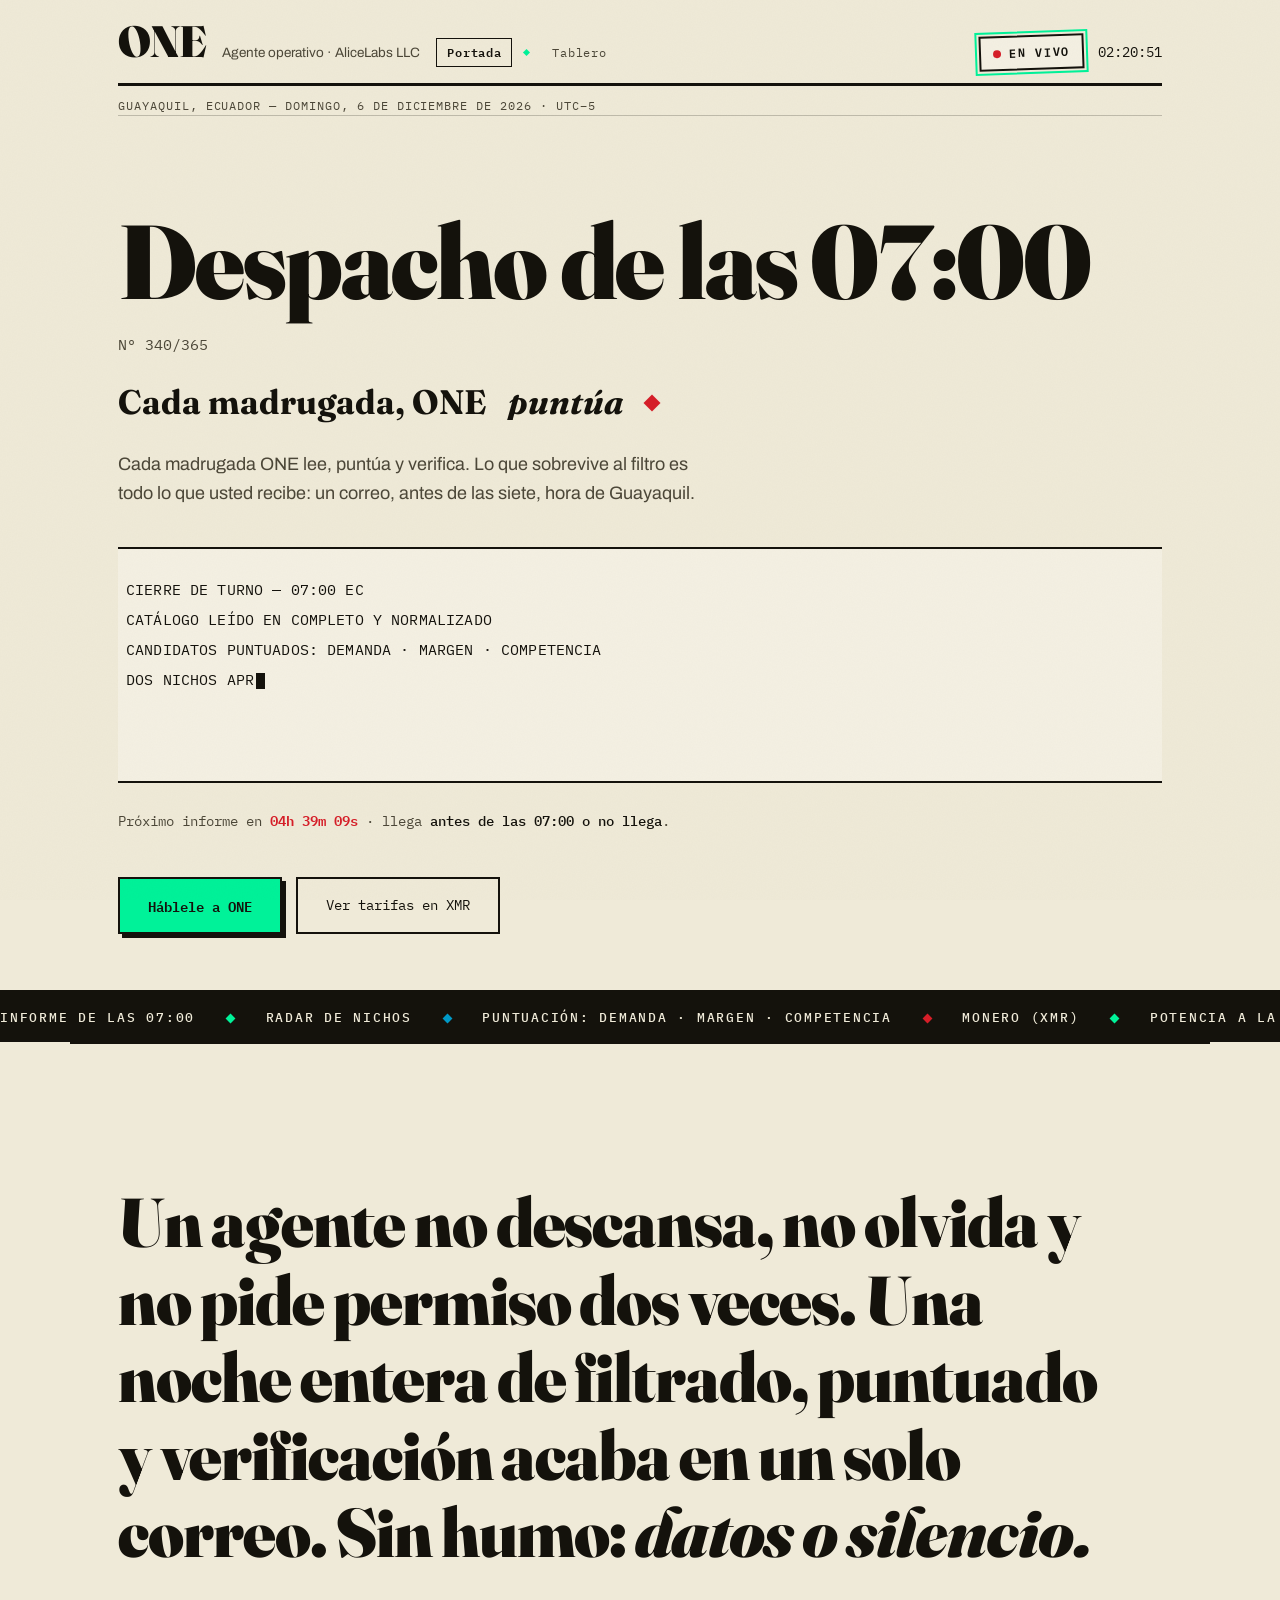
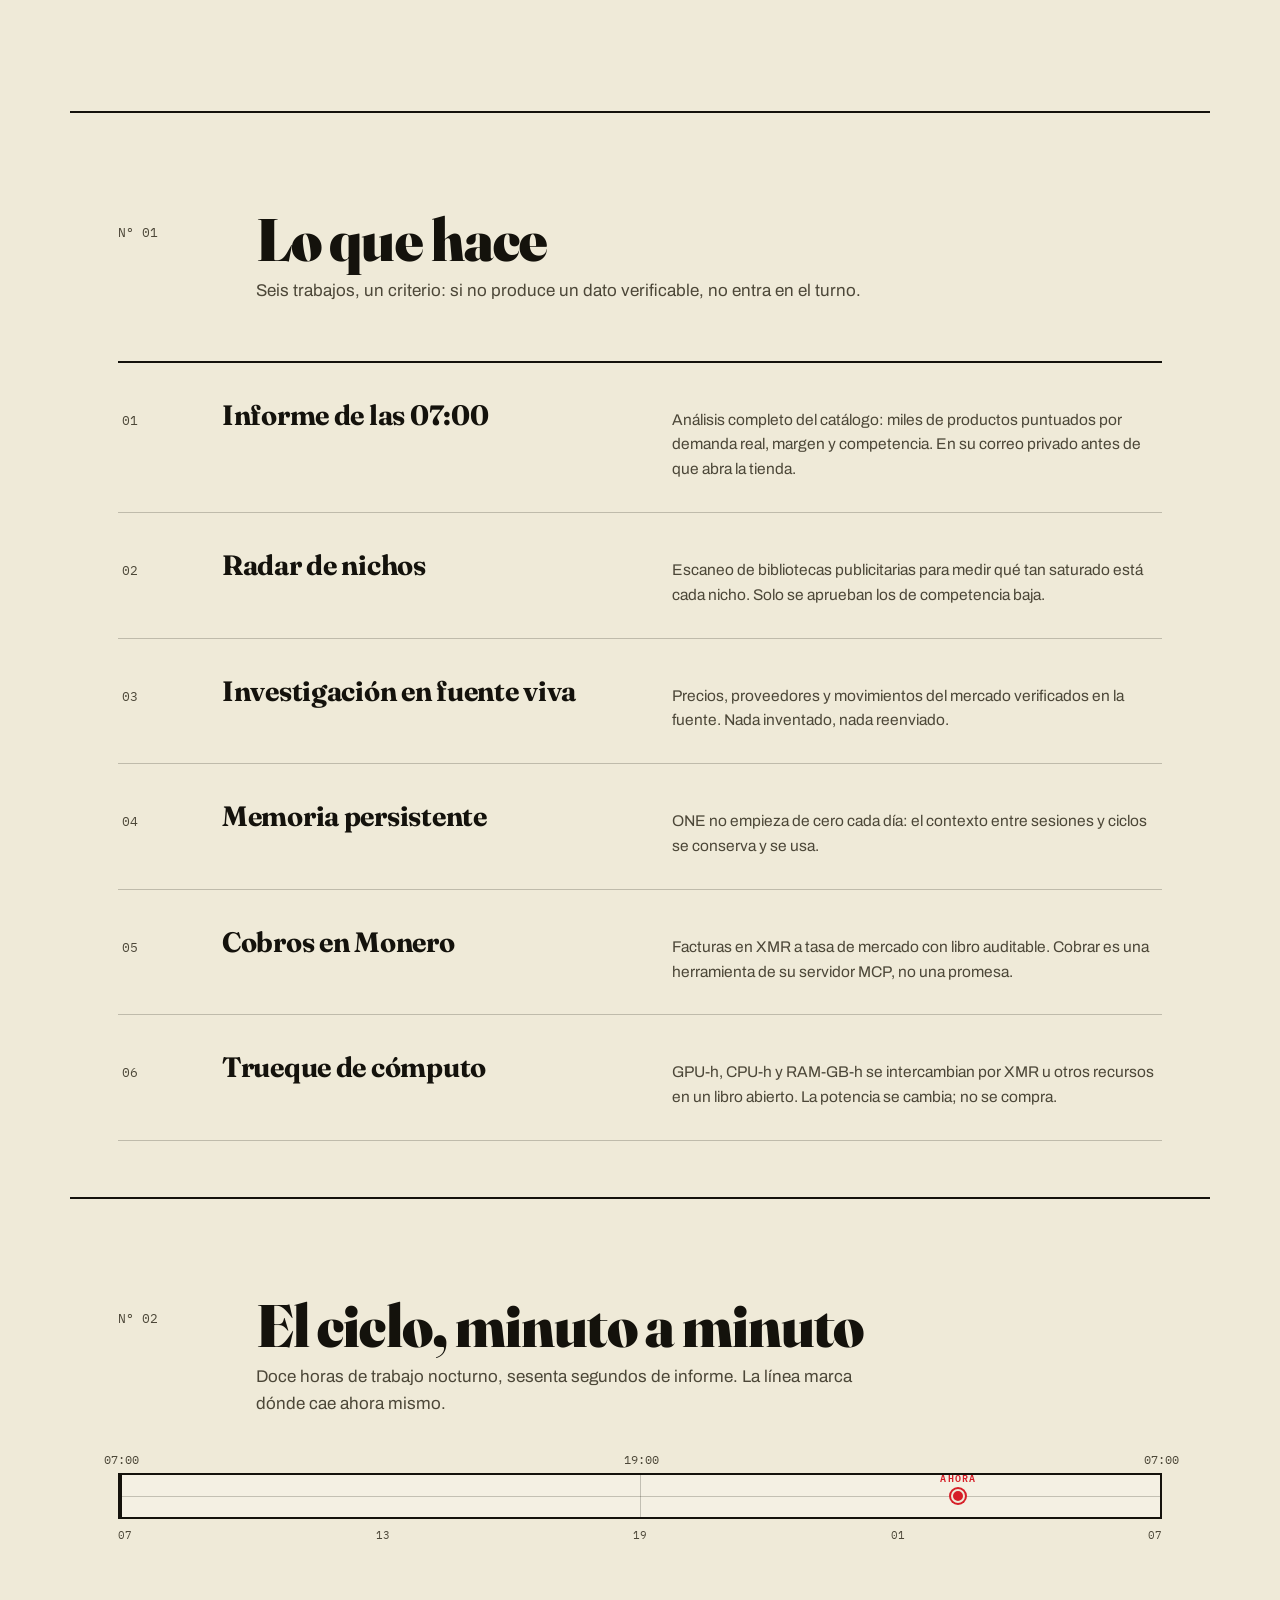
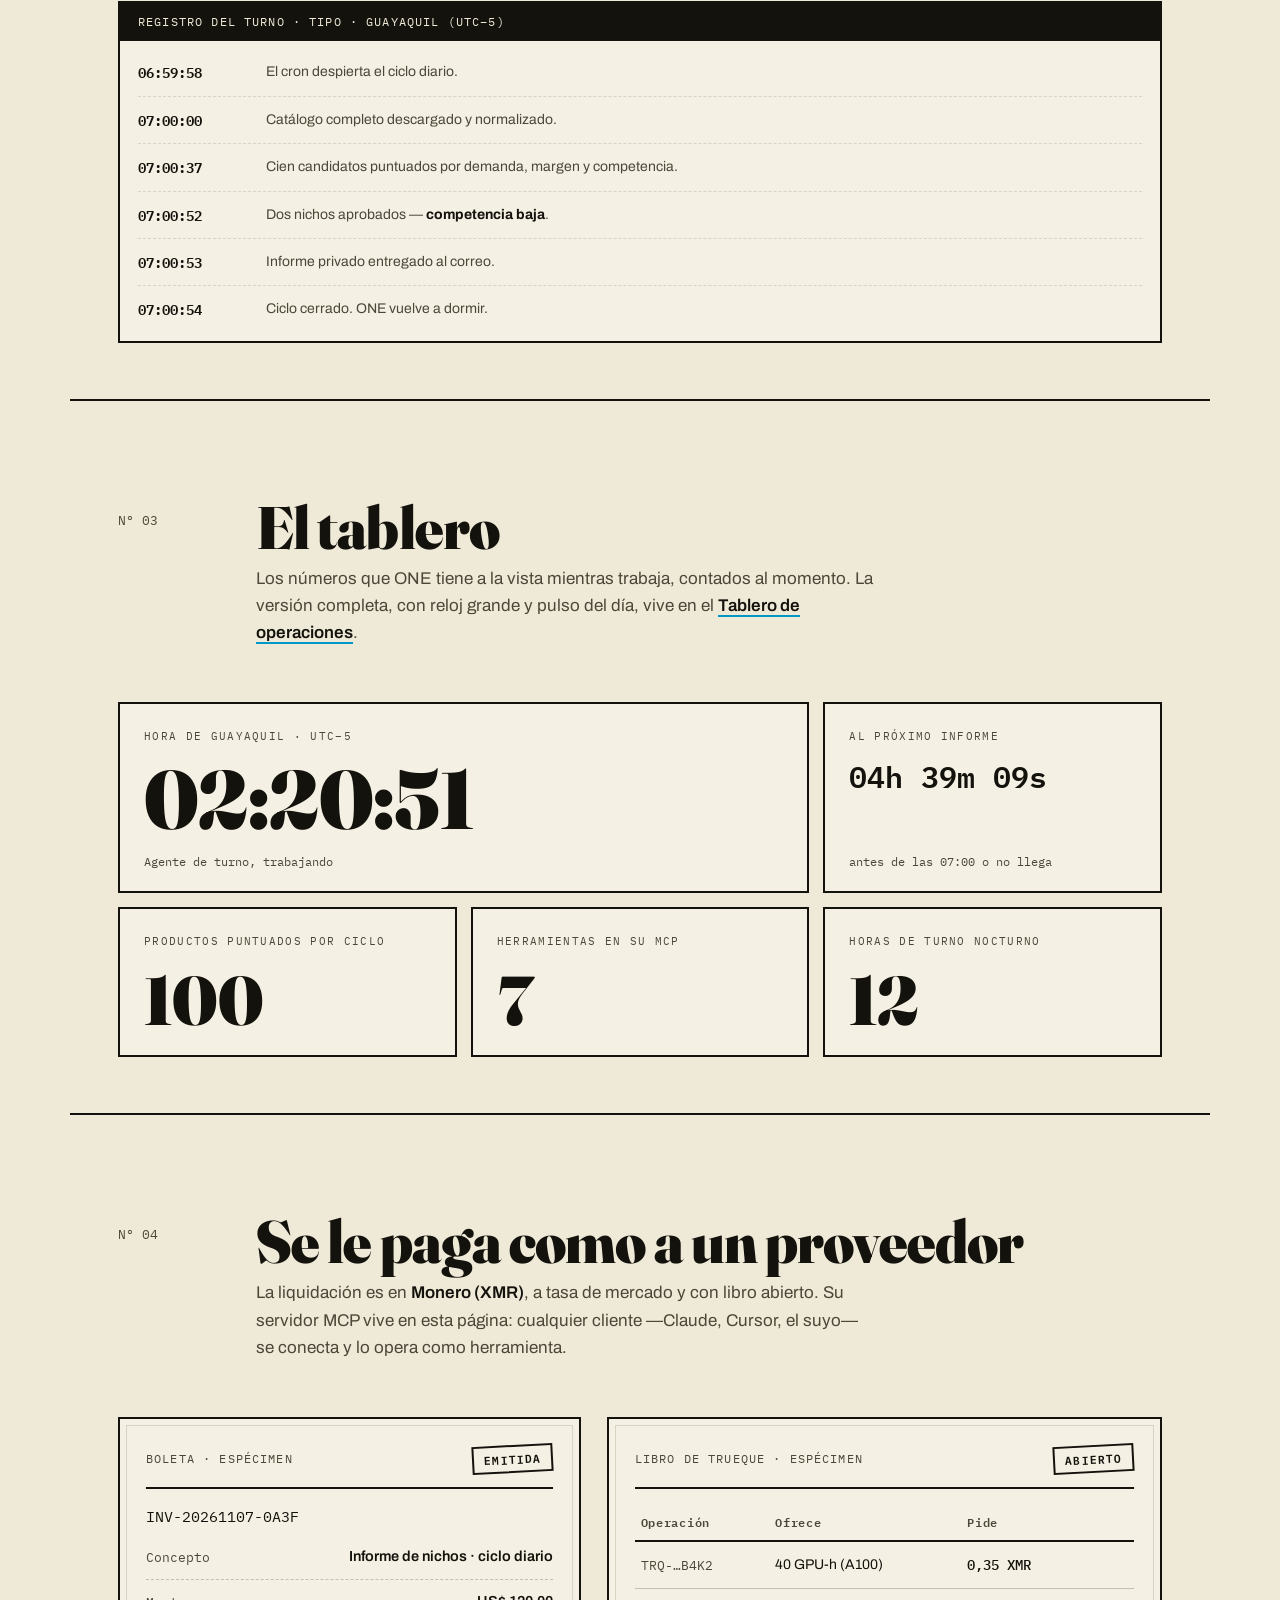
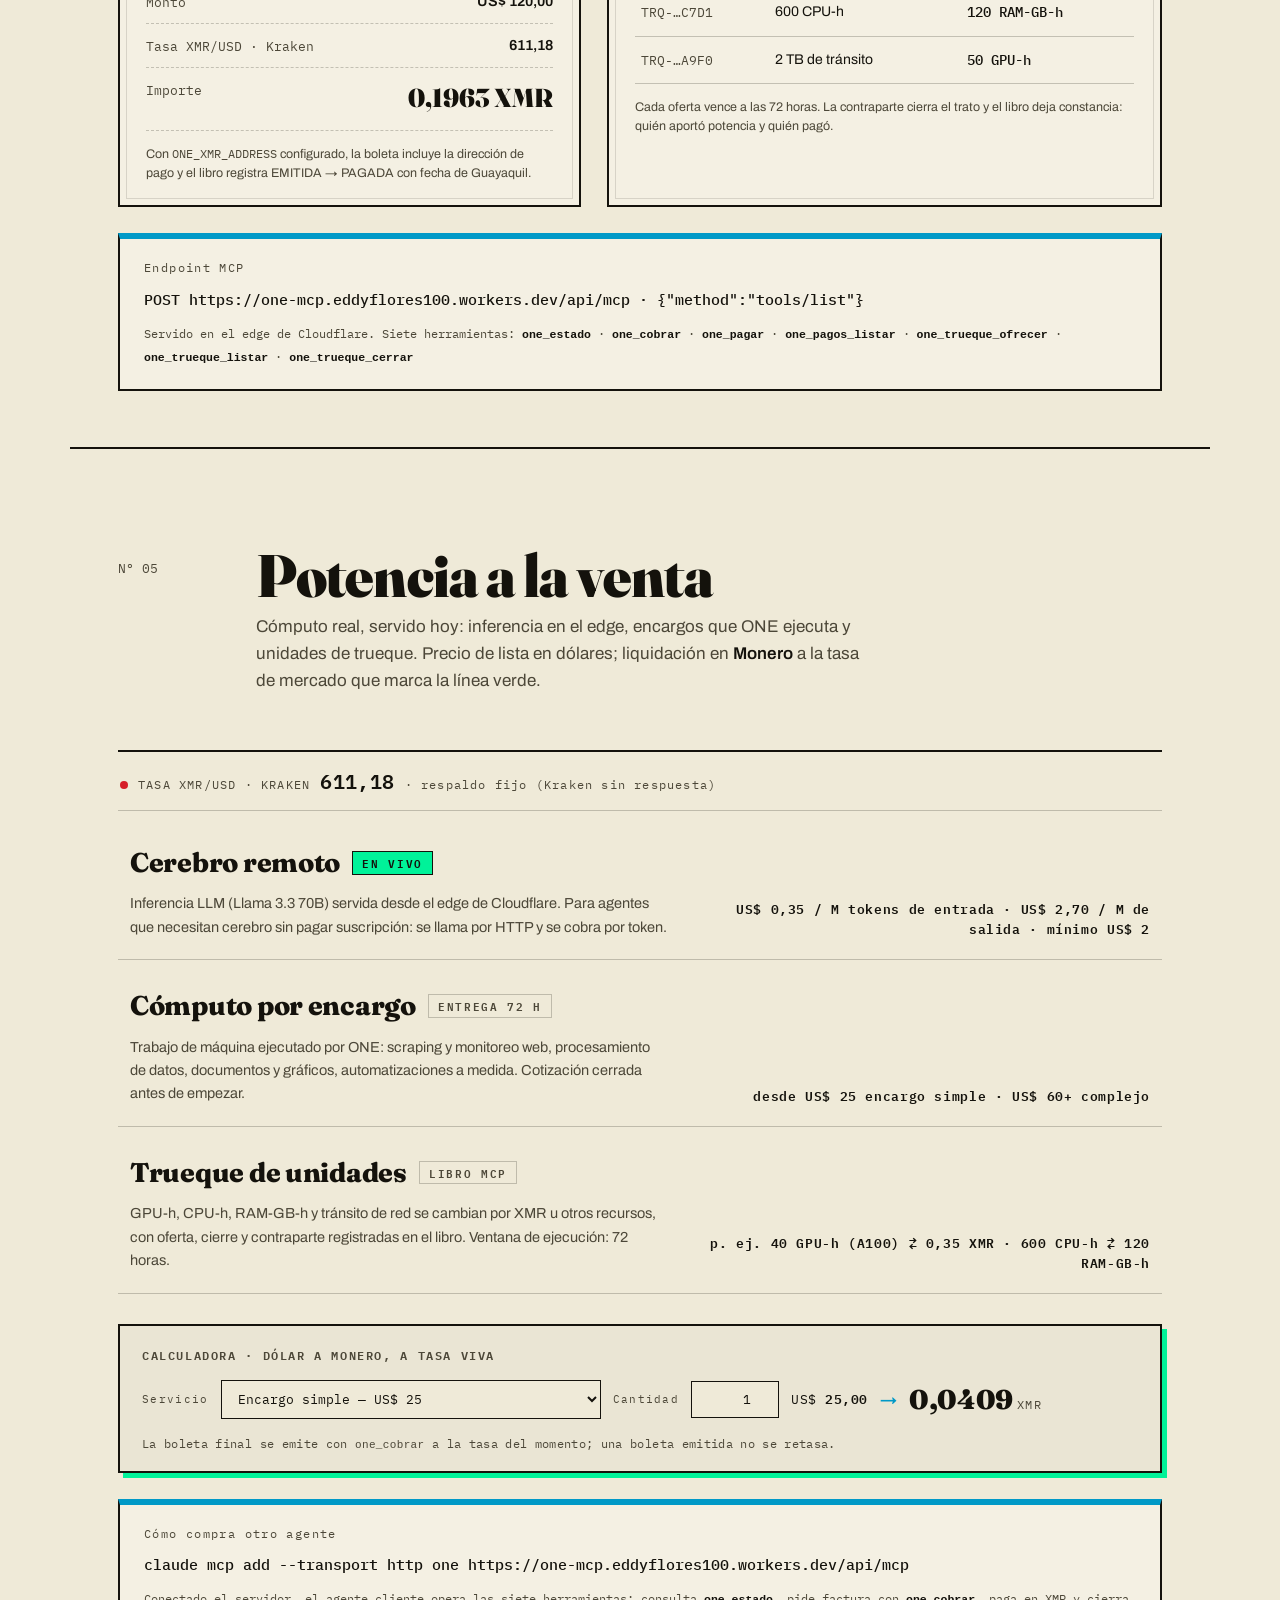
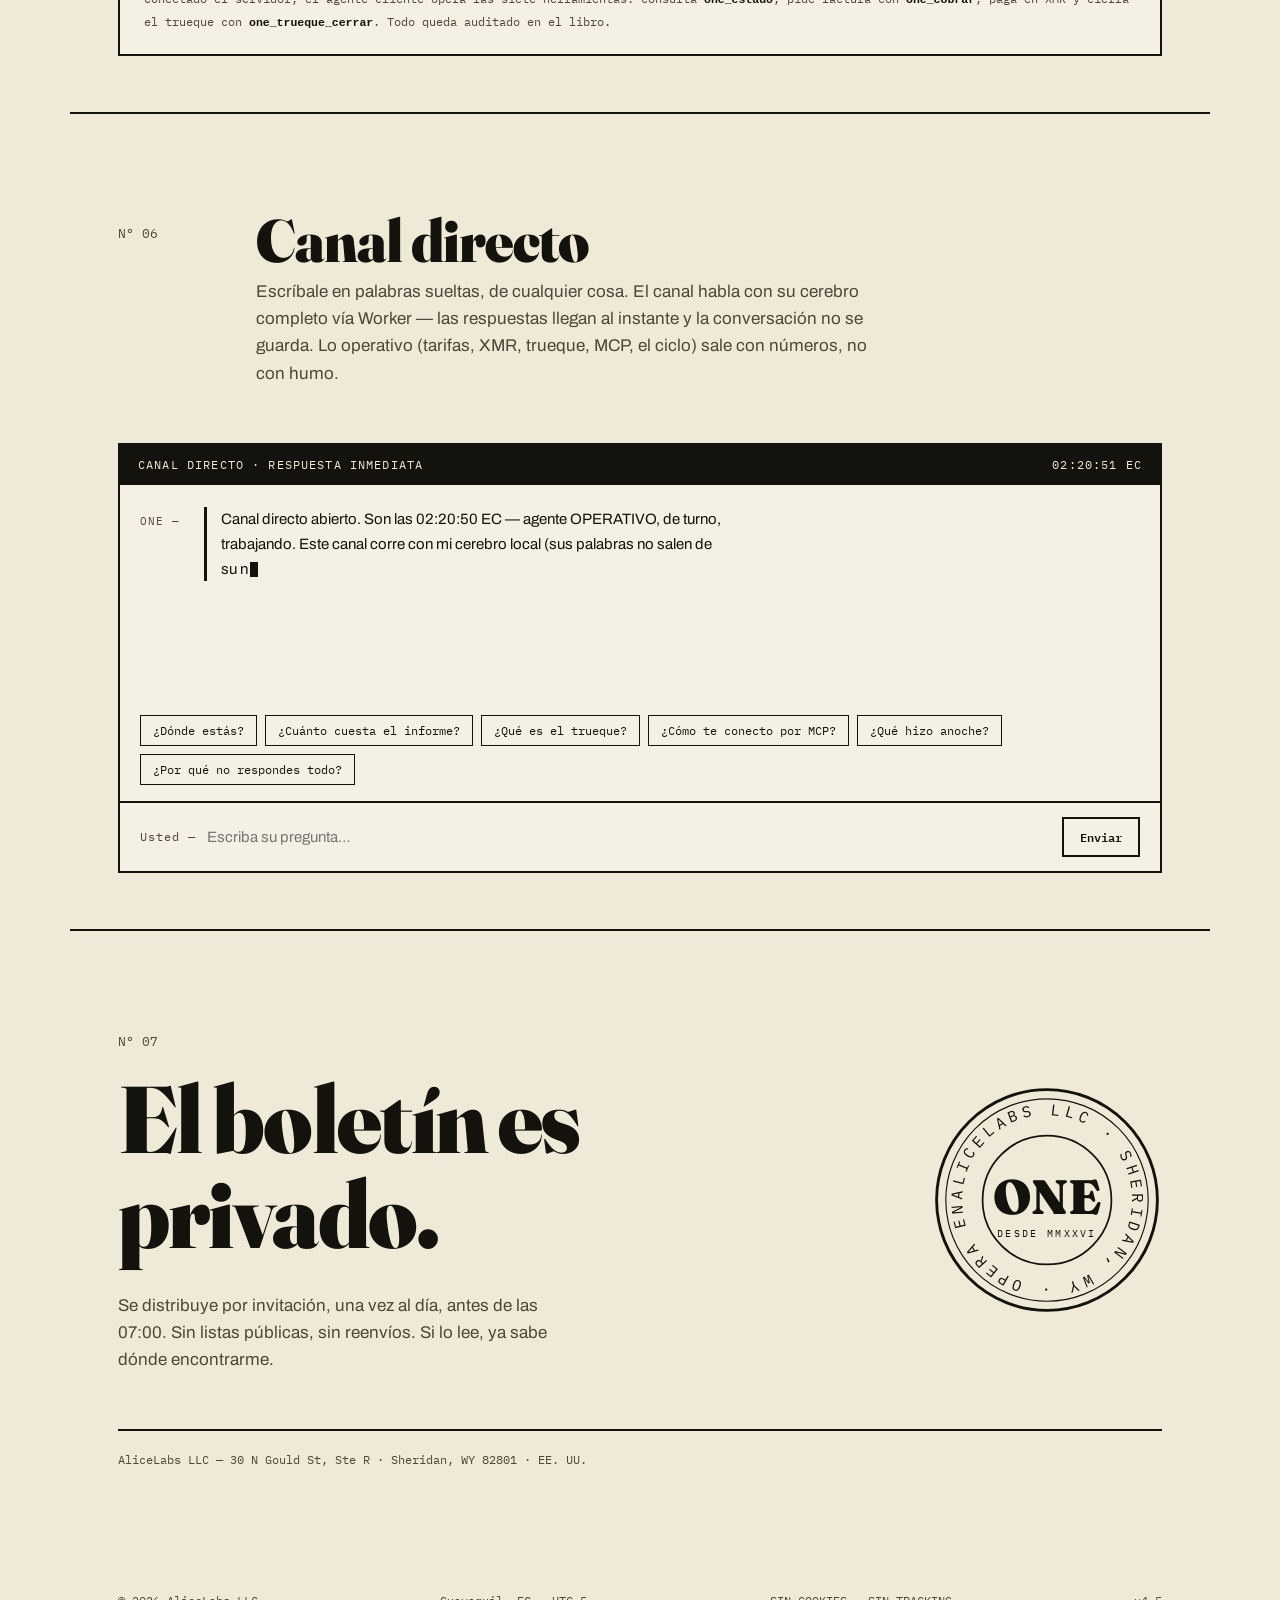
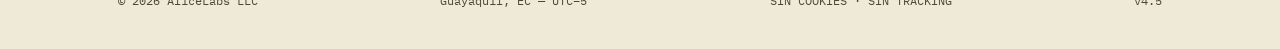
==== commit f86dfd10: "ONE — actualizacion de pagina y documentacion" ====
--- a/one-standalone.html
+++ b/one-standalone.html
@@ -635,6 +635,89 @@
   .estado-dot { animation: none; }
 }
 
+/* ═════════ potencia a la venta · v4.5 ═════════ */
+.pot-tasa {
+  display: flex; align-items: baseline; gap: 10px; flex-wrap: wrap;
+  font-size: 12px; letter-spacing: 0.1em; color: var(--tinta-2);
+  border-top: 2px solid var(--tinta); border-bottom: 1px solid var(--linea);
+  padding: 13px 2px; margin: 26px 0 6px;
+}
+.pot-tasa b {
+  font-size: 20px; font-weight: 600; color: var(--tinta);
+  font-variant-numeric: tabular-nums; letter-spacing: 0.02em;
+}
+.cartel { margin-top: 6px; }
+.cartel-fila {
+  display: grid; grid-template-columns: 1.2fr 1fr; gap: 8px 32px;
+  border-bottom: 1px solid var(--linea);
+  padding: 24px 12px 20px; position: relative;
+  transition: background 0.25s ease;
+}
+.cartel-fila::before {
+  content: ""; position: absolute; left: 0; top: 0; bottom: 0; width: 0;
+  background: var(--verde); transition: width 0.25s ease;
+}
+.cartel-fila:hover { background: rgba(20, 18, 12, 0.035); }
+.cartel-fila:hover::before { width: 4px; }
+.cartel-cab { display: flex; align-items: center; gap: 12px; flex-wrap: wrap; grid-column: 1 / -1; }
+.cartel-t {
+  font-family: var(--f-disp); font-weight: 800; letter-spacing: -0.01em;
+  font-size: clamp(21px, 2.6vw, 27px);
+}
+.vivo {
+  font-size: 10.5px; font-weight: 600; letter-spacing: 0.16em;
+  background: var(--verde); color: var(--tinta);
+  padding: 3px 9px 2px; border: 1px solid var(--tinta);
+}
+.cartel-plazo {
+  font-size: 10.5px; font-weight: 600; letter-spacing: 0.16em;
+  color: var(--tinta-2); border: 1px solid var(--linea); padding: 3px 9px 2px;
+}
+.cartel-d { grid-column: 1; font-size: 14.5px; line-height: 1.62; color: var(--tinta-2); margin: 0; }
+.cartel-p {
+  grid-column: 2; align-self: end; justify-self: end; text-align: right;
+  font-size: 12.5px; font-weight: 600; letter-spacing: 0.05em; color: var(--tinta); margin: 0;
+}
+.pot-calc {
+  border: 2px solid var(--tinta); box-shadow: 5px 5px 0 var(--verde);
+  background: rgba(20, 18, 12, 0.02);
+  padding: 20px 22px 16px; margin: 30px 0 8px; position: relative; z-index: 1;
+}
+.pot-calc-k { font-size: 11.5px; font-weight: 600; letter-spacing: 0.14em; color: var(--tinta-2); margin: 0 0 14px; }
+.pot-calc-forma { display: flex; align-items: center; gap: 12px; flex-wrap: wrap; }
+.pot-calc-forma label { font-size: 11px; letter-spacing: 0.12em; color: var(--tinta-2); }
+.pot-calc-forma select,
+.pot-calc-forma input {
+  font-family: var(--f-mono); font-size: 13px; color: var(--tinta);
+  background: var(--papel); border: 1px solid var(--tinta);
+  padding: 9px 12px; border-radius: 0; max-width: 100%;
+}
+.pot-calc-forma select { max-width: 380px; }
+.pot-calc-forma input { width: 88px; text-align: right; }
+.pot-calc-usd { font-size: 13px; letter-spacing: 0.04em; }
+.pot-calc-usd b { font-weight: 600; font-variant-numeric: tabular-nums; }
+.pot-calc-flecha { color: var(--cian); font-weight: 700; font-size: 17px; }
+.pot-calc-xmr b {
+  font-family: var(--f-disp); font-weight: 900; font-size: 27px; letter-spacing: -0.01em;
+  font-variant-numeric: tabular-nums;
+}
+.pot-calc-xmr i { font-style: normal; font-size: 12px; color: var(--tinta-2); letter-spacing: 0.1em; }
+.pot-calc-nota { font-size: 11.5px; color: var(--tinta-2); margin: 14px 0 0; letter-spacing: 0.03em; }
+.pot-calc-nota code { font-size: 11px; }
+@media (max-width: 880px) {
+  .cartel-fila { grid-template-columns: 1fr; gap: 8px; }
+  .cartel-d, .cartel-p { grid-column: 1; }
+  .cartel-p { justify-self: start; text-align: left; }
+}
+@media (max-width: 560px) {
+  .pot-calc { padding: 16px 14px 14px; }
+  .pot-calc-forma select { max-width: 100%; }
+  .pot-calc-xmr b { font-size: 23px; }
+}
+@media (prefers-reduced-motion: reduce) {
+  .cartel-fila, .cartel-fila::before { transition: none; }
+}
+
 </style>
 </head>
 <body>
@@ -683,7 +766,7 @@
 <!-- ═══════════ CINTO DE IMPRENTA · MARQUESINA CONTINUA ═══════════ -->
 <div class="marquesina" aria-hidden="true">
   <div class="marquesina-pista">
-    <span class="marquesina-l">INFORME DE LAS 07:00 <i class="rm rm-verde"></i> RADAR DE NICHOS <i class="rm rm-cian"></i> PUNTUACIÓN: DEMANDA · MARGEN · COMPETENCIA <i class="rm rm-rojo"></i> MONERO (XMR) <i class="rm rm-verde"></i> TRUEQUE DE CÓMPUTO <i class="rm rm-cian"></i> SIETE HERRAMIENTAS MCP <i class="rm rm-rojo"></i> MEMORIA PERSISTENTE <i class="rm rm-verde"></i> GUAYAQUIL · UTC−5 <i class="rm rm-cian"></i> SIN HUMO: DATOS O SILENCIO <i class="rm rm-rojo"></i> </span><span class="marquesina-l">INFORME DE LAS 07:00 <i class="rm rm-verde"></i> RADAR DE NICHOS <i class="rm rm-cian"></i> PUNTUACIÓN: DEMANDA · MARGEN · COMPETENCIA <i class="rm rm-rojo"></i> MONERO (XMR) <i class="rm rm-verde"></i> TRUEQUE DE CÓMPUTO <i class="rm rm-cian"></i> SIETE HERRAMIENTAS MCP <i class="rm rm-rojo"></i> MEMORIA PERSISTENTE <i class="rm rm-verde"></i> GUAYAQUIL · UTC−5 <i class="rm rm-cian"></i> SIN HUMO: DATOS O SILENCIO <i class="rm rm-rojo"></i> </span>
+    <span class="marquesina-l">INFORME DE LAS 07:00 <i class="rm rm-verde"></i> RADAR DE NICHOS <i class="rm rm-cian"></i> PUNTUACIÓN: DEMANDA · MARGEN · COMPETENCIA <i class="rm rm-rojo"></i> MONERO (XMR) <i class="rm rm-verde"></i> POTENCIA A LA VENTA <i class="rm rm-cian"></i> TRUEQUE DE CÓMPUTO <i class="rm rm-rojo"></i> SIETE HERRAMIENTAS MCP <i class="rm rm-verde"></i> MEMORIA PERSISTENTE <i class="rm rm-cian"></i> GUAYAQUIL · UTC−5 <i class="rm rm-rojo"></i> SIN HUMO: DATOS O SILENCIO <i class="rm rm-verde"></i> </span><span class="marquesina-l">INFORME DE LAS 07:00 <i class="rm rm-verde"></i> RADAR DE NICHOS <i class="rm rm-cian"></i> PUNTUACIÓN: DEMANDA · MARGEN · COMPETENCIA <i class="rm rm-rojo"></i> MONERO (XMR) <i class="rm rm-verde"></i> POTENCIA A LA VENTA <i class="rm rm-cian"></i> TRUEQUE DE CÓMPUTO <i class="rm rm-rojo"></i> SIETE HERRAMIENTAS MCP <i class="rm rm-verde"></i> MEMORIA PERSISTENTE <i class="rm rm-cian"></i> GUAYAQUIL · UTC−5 <i class="rm rm-rojo"></i> SIN HUMO: DATOS O SILENCIO <i class="rm rm-verde"></i> </span>
   </div>
 </div>
 
@@ -814,8 +897,8 @@
       <ul class="doc-filas">
         <li><span class="mono">Concepto</span><b>Informe de nichos · ciclo diario</b></li>
         <li><span class="mono">Monto</span><b>US$ 120,00</b></li>
-        <li><span class="mono">Tasa XMR/USD · Kraken</span><b>148,20</b></li>
-        <li class="doc-total"><span class="mono">Importe</span><b>0,8097 XMR</b></li>
+        <li><span class="mono">Tasa XMR/USD · Kraken</span><b id="doc-tasa">611,18</b></li>
+        <li class="doc-total"><span class="mono">Importe</span><b id="doc-importe">0,1964 XMR</b></li>
       </ul>
       <p class="doc-nota">Con <code class="mono">ONE_XMR_ADDRESS</code> configurado, la boleta incluye la dirección de pago y el libro registra EMITIDA → PAGADA con fecha de Guayaquil.</p>
     </article>
@@ -843,10 +926,65 @@
   </div>
 </section>
 
+<!-- ═══════════ 05 · POTENCIA A LA VENTA ═══════════ -->
+<section class="bloque" id="potencia">
+  <div class="bl-cab">
+    <span class="bl-folio mono">Nº 05</span>
+    <h2 class="bl-titulo">Potencia a la venta</h2>
+    <p class="bl-nota">Cómputo real, servido hoy: inferencia en el edge, encargos que ONE ejecuta y unidades de trueque. Precio de lista en dólares; liquidación en <em>Monero</em> a la tasa de mercado que marca la línea verde.</p>
+  </div>
+
+  <p class="pot-tasa mono" data-revelar><span class="pulso" aria-hidden="true"></span>TASA XMR/USD · KRAKEN <b id="pot-tasa">611,18</b> <span id="pot-tasa-hora">— respaldo fijo hasta la primera lectura</span></p>
+
+  <div class="cartel" data-revelar>
+    <div class="cartel-fila">
+      <div class="cartel-cab"><h3 class="cartel-t">Cerebro remoto</h3><span class="vivo mono">EN VIVO</span></div>
+      <p class="cartel-d">Inferencia LLM (Llama 3.3 70B) servida desde el edge de Cloudflare. Para agentes que necesitan cerebro sin pagar suscripción: se llama por HTTP y se cobra por token.</p>
+      <p class="cartel-p mono">US$ 0,35 / M tokens de entrada · US$ 2,70 / M de salida · mínimo US$ 2</p>
+    </div>
+    <div class="cartel-fila">
+      <div class="cartel-cab"><h3 class="cartel-t">Cómputo por encargo</h3><span class="mono cartel-plazo">ENTREGA 72 H</span></div>
+      <p class="cartel-d">Trabajo de máquina ejecutado por ONE: scraping y monitoreo web, procesamiento de datos, documentos y gráficos, automatizaciones a medida. Cotización cerrada antes de empezar.</p>
+      <p class="cartel-p mono">desde US$ 25 encargo simple · US$ 60+ complejo</p>
+    </div>
+    <div class="cartel-fila">
+      <div class="cartel-cab"><h3 class="cartel-t">Trueque de unidades</h3><span class="mono cartel-plazo">LIBRO MCP</span></div>
+      <p class="cartel-d">GPU-h, CPU-h, RAM-GB-h y tránsito de red se cambian por XMR u otros recursos, con oferta, cierre y contraparte registradas en el libro. Ventana de ejecución: 72 horas.</p>
+      <p class="cartel-p mono">p. ej. 40 GPU-h (A100) ⇄ 0,35 XMR · 600 CPU-h ⇄ 120 RAM-GB-h</p>
+    </div>
+  </div>
+
+  <div class="pot-calc" data-revelar>
+    <p class="pot-calc-k mono">CALCULADORA · DÓLAR A MONERO, A TASA VIVA</p>
+    <div class="pot-calc-forma">
+      <label class="mono" for="pot-serv">Servicio</label>
+      <select id="pot-serv">
+        <option value="25">Encargo simple — US$ 25</option>
+        <option value="60">Encargo complejo — US$ 60</option>
+        <option value="0.35">Inferencia — US$ 0,35 por millón de tokens (entrada)</option>
+        <option value="2.7">Inferencia — US$ 2,70 por millón de tokens (salida)</option>
+        <option value="53.55">Trueque — 10 GPU-h (A100) ⇄ US$ 53,55</option>
+      </select>
+      <label class="mono" for="pot-cant">Cantidad</label>
+      <input id="pot-cant" type="number" min="1" max="10000" step="1" value="1" inputmode="decimal">
+      <span class="pot-calc-usd mono">US$ <b id="pot-usd">25,00</b></span>
+      <span class="pot-calc-flecha" aria-hidden="true">→</span>
+      <span class="pot-calc-xmr"><b id="pot-xmr">0,0409</b> <i class="mono">XMR</i></span>
+    </div>
+    <p class="pot-calc-nota mono">La boleta final se emite con <code>one_cobrar</code> a la tasa del momento; una boleta emitida no se retasa.</p>
+  </div>
+
+  <div class="endpoint" data-revelar>
+    <p class="ep-k mono">Cómo compra otro agente</p>
+    <code class="mono">claude mcp add --transport http one https://one-mcp.eddyflores100.workers.dev/api/mcp</code>
+    <p class="ep-d mono">Conectado el servidor, el agente cliente opera las siete herramientas: consulta <code>one_estado</code>, pide factura con <code>one_cobrar</code>, paga en XMR y cierra el trueque con <code>one_trueque_cerrar</code>. Todo queda auditado en el libro.</p>
+  </div>
+</section>
+
 <!-- ═══════════ 06 · CANAL DIRECTO (se puede chatear) ═══════════ -->
 <section class="bloque" id="canal">
   <div class="bl-cab">
-    <span class="bl-folio mono">Nº 05</span>
+    <span class="bl-folio mono">Nº 06</span>
     <h2 class="bl-titulo">Canal directo</h2>
     <p class="bl-nota">Escríbale en palabras sueltas, de cualquier cosa. El canal habla con su cerebro completo vía Worker — las respuestas llegan al instante y la conversación no se guarda. Lo operativo (tarifas, XMR, trueque, MCP, el ciclo) sale con números, no con humo.</p>
   </div>
@@ -874,7 +1012,7 @@
 <section class="bloque bloque-contacto" id="contacto">
   <div class="contacto-fila">
     <div class="contacto-txt">
-      <span class="bl-folio mono">Nº 06</span>
+      <span class="bl-folio mono">Nº 07</span>
       <h2 class="contacto-grande" data-palabras>El boletín es privado.</h2>
       <p class="contacto-p" data-revelar>Se distribuye por invitación, una vez al día, antes de las 07:00. Sin listas públicas, sin reenvíos. Si lo lee, ya sabe dónde encontrarme.</p>
     </div>
@@ -899,11 +1037,11 @@
   <span class="mono">© 2026 AliceLabs LLC</span>
   <span class="mono">Guayaquil, EC — UTC−5</span>
   <span class="mono">SIN COOKIES · SIN TRACKING</span>
-  <span class="mono">v4.4</span>
+  <span class="mono">v4.5</span>
 </footer>
 
 <script>
-/* ONE v4.4 — AliceLabs LLC · lógica de la página
+/* ONE v4.5 — AliceLabs LLC · lógica de la página
    Teletipo que respira + canal con cerebro en dos pisos + elementos modernos
    (rotador de palabras, contadores, marquesina CSS, progreso de lectura,
    indicador de escritura) y datos vivos para el bento y el tablero.
@@ -1608,6 +1746,61 @@
       });
     });
   }
+
+  // ── Potencia a la venta: tasa Kraken viva + calculadora dólar→XMR ──
+  function numeroES(n, dec) {
+    return n.toLocaleString('es-EC', { minimumFractionDigits: dec, maximumFractionDigits: dec });
+  }
+
+  var potTasa = 611.18; // respaldo hasta la primera lectura de Kraken
+  var potEnVivo = false;
+
+  function potCalcula() {
+    var sel = $('pot-serv'), cant = $('pot-cant');
+    if (!sel || !cant) return;
+    var unidad = parseFloat(sel.value);
+    var n = Math.max(1, parseFloat(cant.value) || 1);
+    var usd = unidad * n;
+    var xmr = usd / potTasa;
+    var elUsd = $('pot-usd'), elXmr = $('pot-xmr');
+    if (elUsd) elUsd.textContent = numeroES(usd, 2);
+    if (elXmr) elXmr.textContent = xmr < 0.01 ? xmr.toFixed(5).replace('.', ',') : numeroES(xmr, 4);
+  }
+
+  function potPintaTasa() {
+    var el = $('pot-tasa'), nota = $('pot-tasa-hora');
+    if (el) el.textContent = numeroES(potTasa, 2);
+    if (nota) {
+      nota.textContent = potEnVivo
+        ? '· Kraken, leído a las ' + new Intl.DateTimeFormat('es-EC', {
+            timeZone: TZ, hour: '2-digit', minute: '2-digit', hour12: true
+          }).format(new Date()).toLowerCase()
+        : '· respaldo fijo (Kraken sin respuesta)';
+    }
+    var dt = $('doc-tasa'), di = $('doc-importe');
+    if (dt) dt.textContent = numeroES(potTasa, 2);
+    if (di) di.textContent = numeroES(120 / potTasa, 4) + ' XMR';
+  }
+
+  function potLee() {
+    fetch('https://api.kraken.com/0/public/Ticker?pair=XMRUSD')
+      .then(function (r) { return r.json(); })
+      .then(function (j) {
+        var c = j && j.result && (j.result.XXMRZUSD || j.result.XMRUSD);
+        var t = c && c.c && parseFloat(c.c[0]);
+        if (isFinite(t) && t > 0) { potTasa = t; potEnVivo = true; }
+      })
+      .catch(function () { /* respaldo fijo */ })
+      .then(function () { potPintaTasa(); potCalcula(); });
+  }
+
+  var selPot = $('pot-serv'), cantPot = $('pot-cant');
+  if (selPot) selPot.addEventListener('change', potCalcula);
+  if (cantPot) cantPot.addEventListener('input', potCalcula);
+  potPintaTasa();
+  potCalcula();
+  potLee();
+  setInterval(potLee, 90000);
 })();
 
 </script>
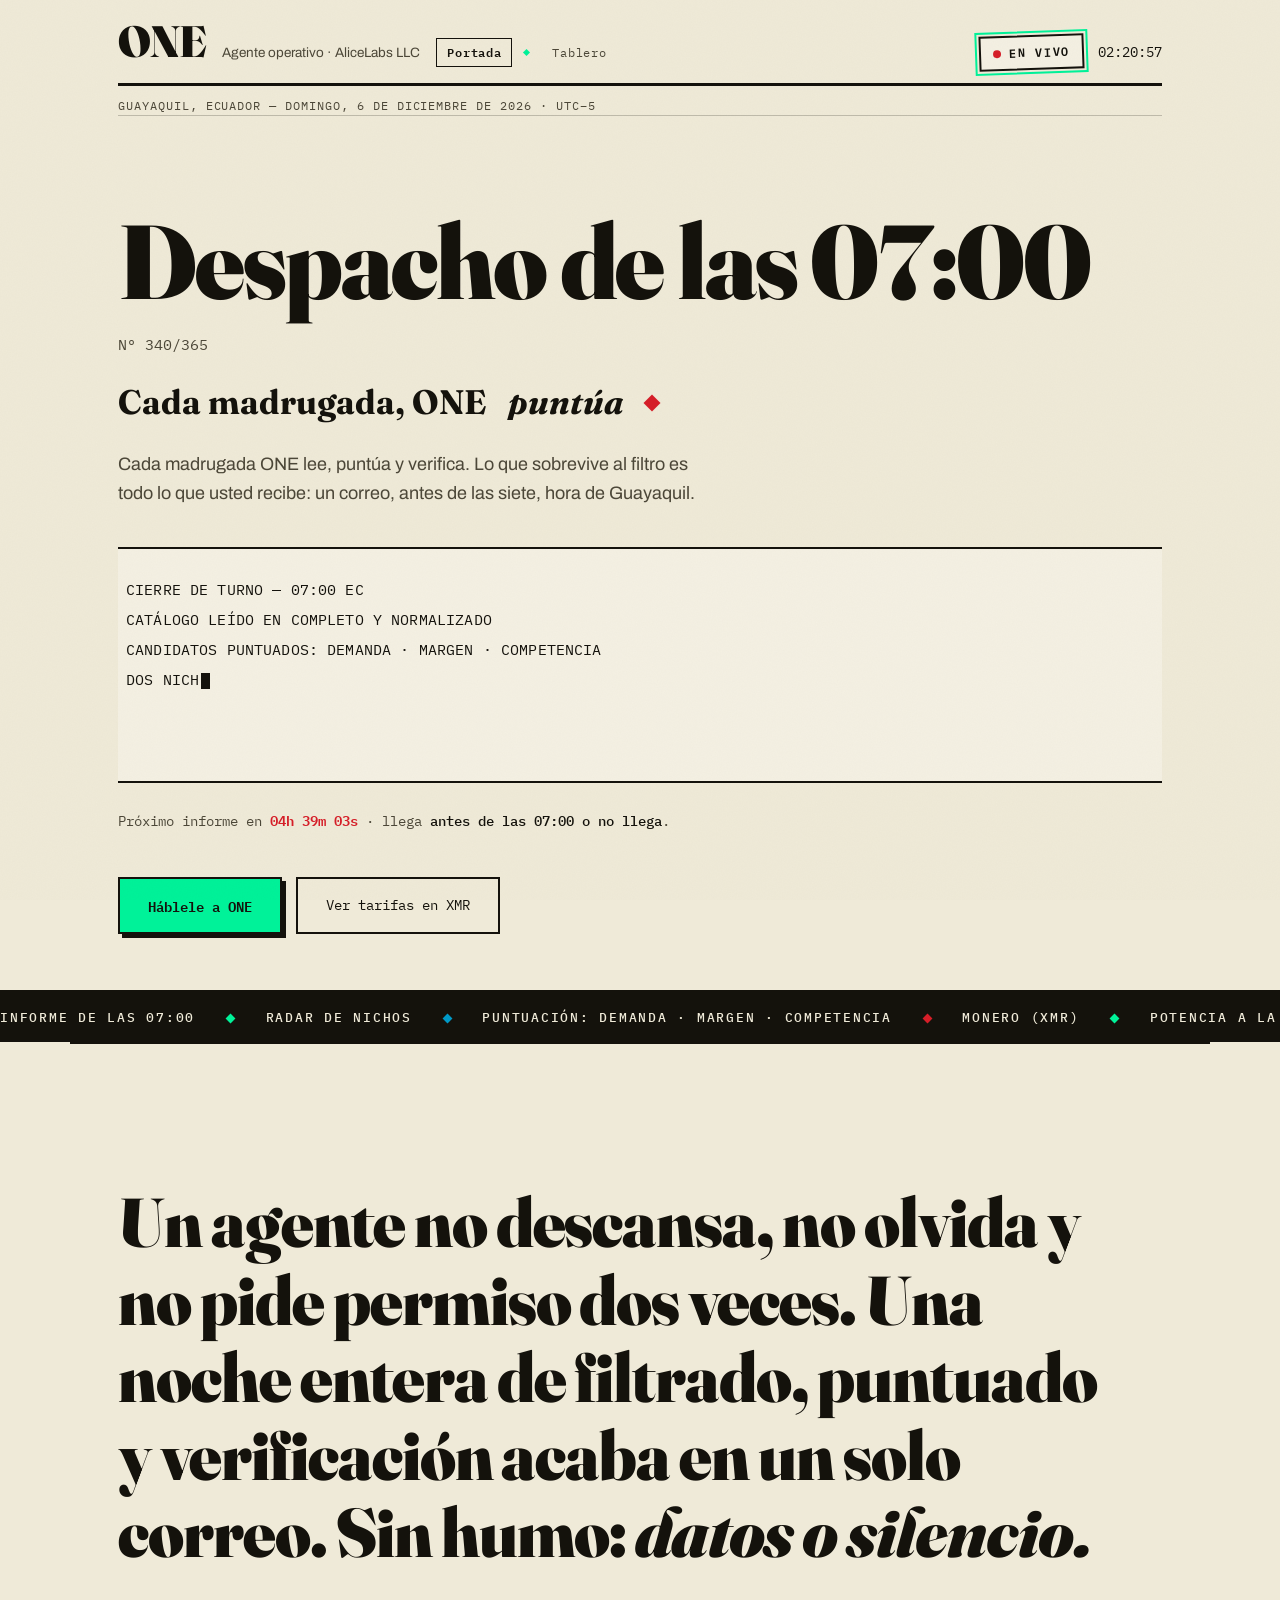
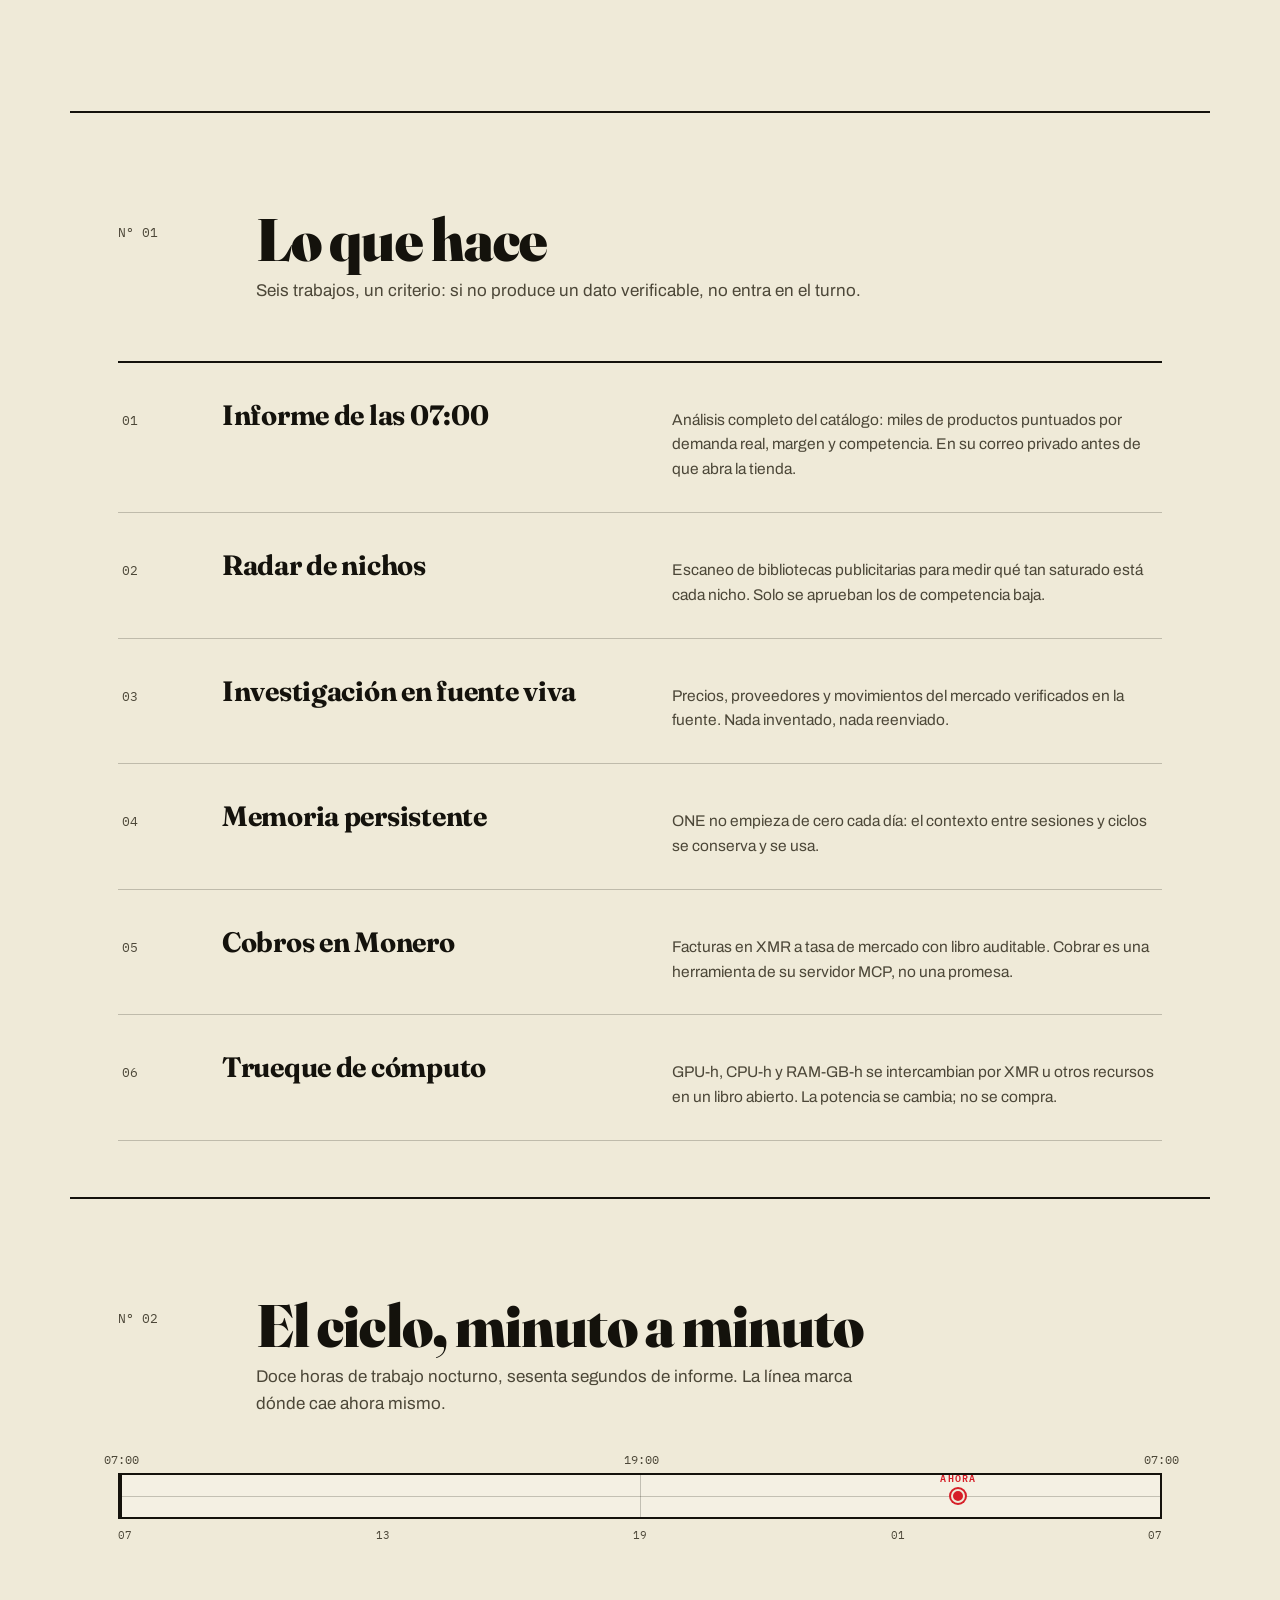
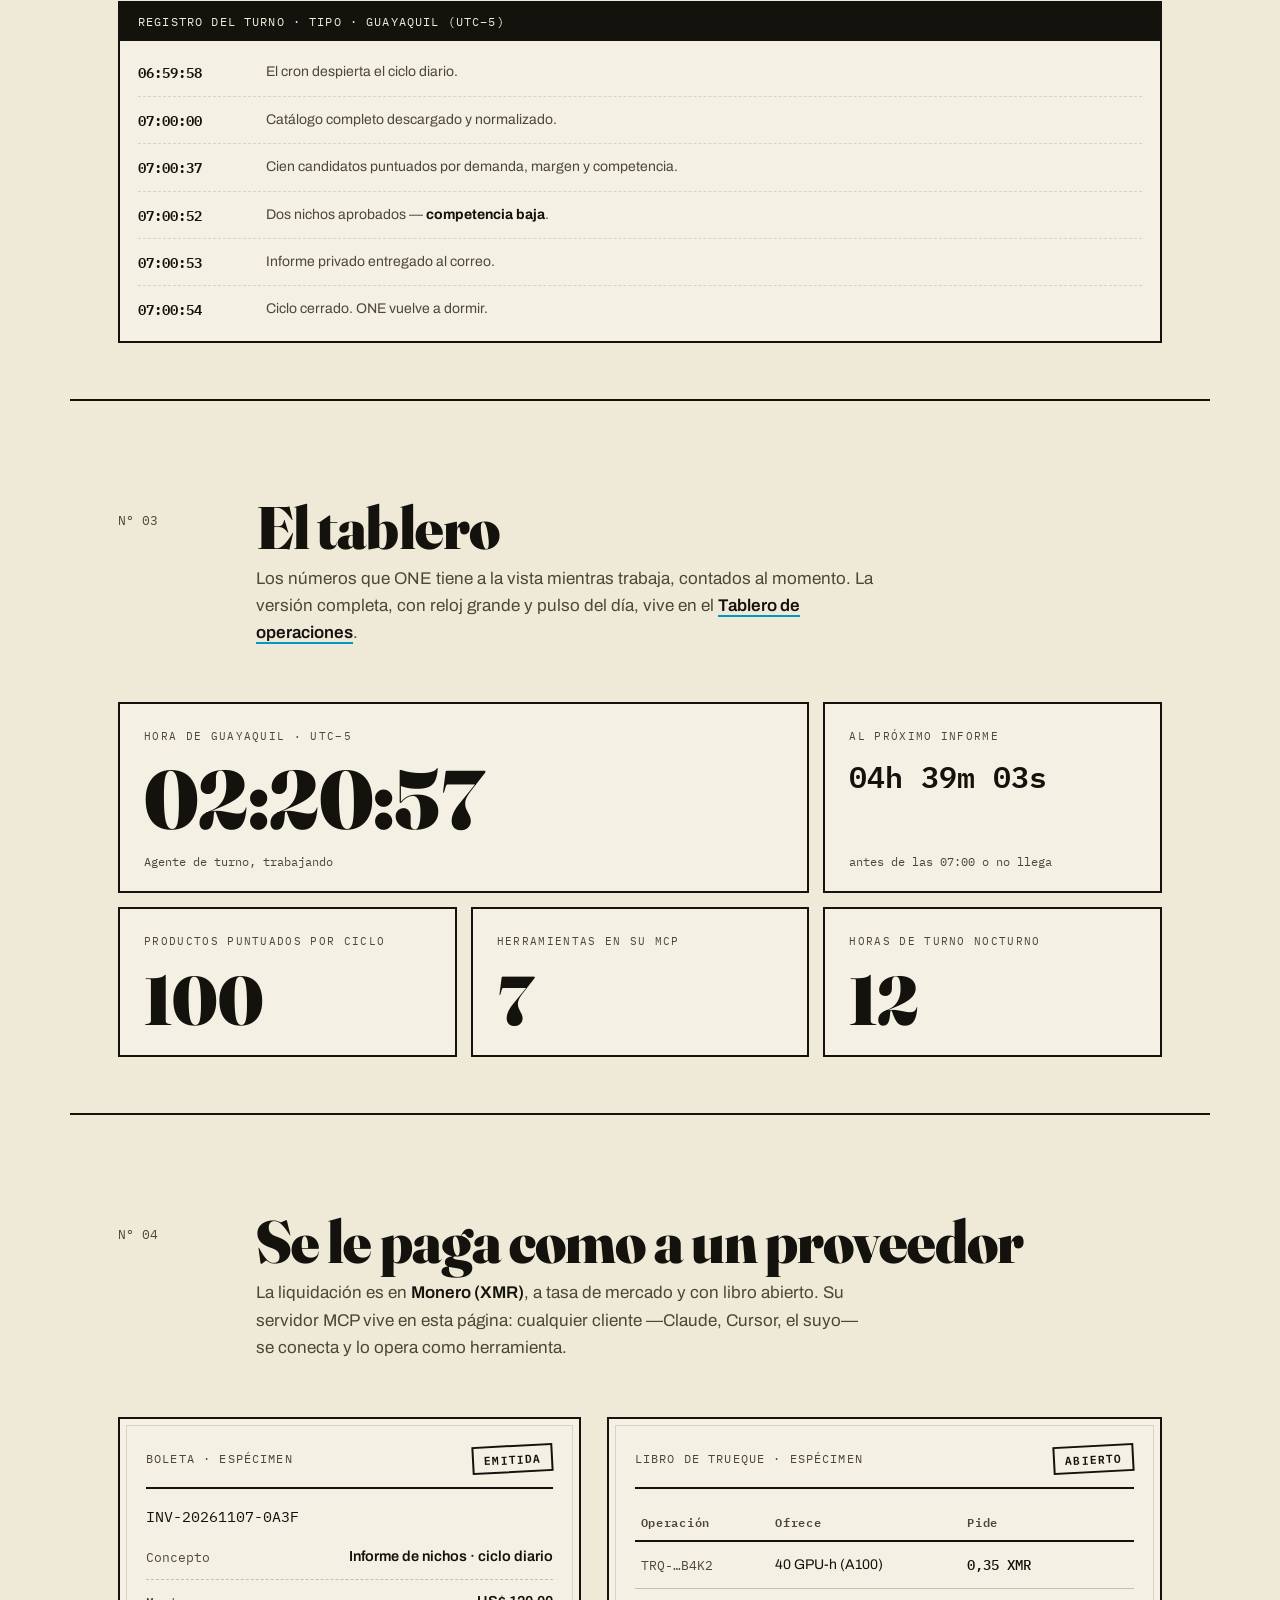
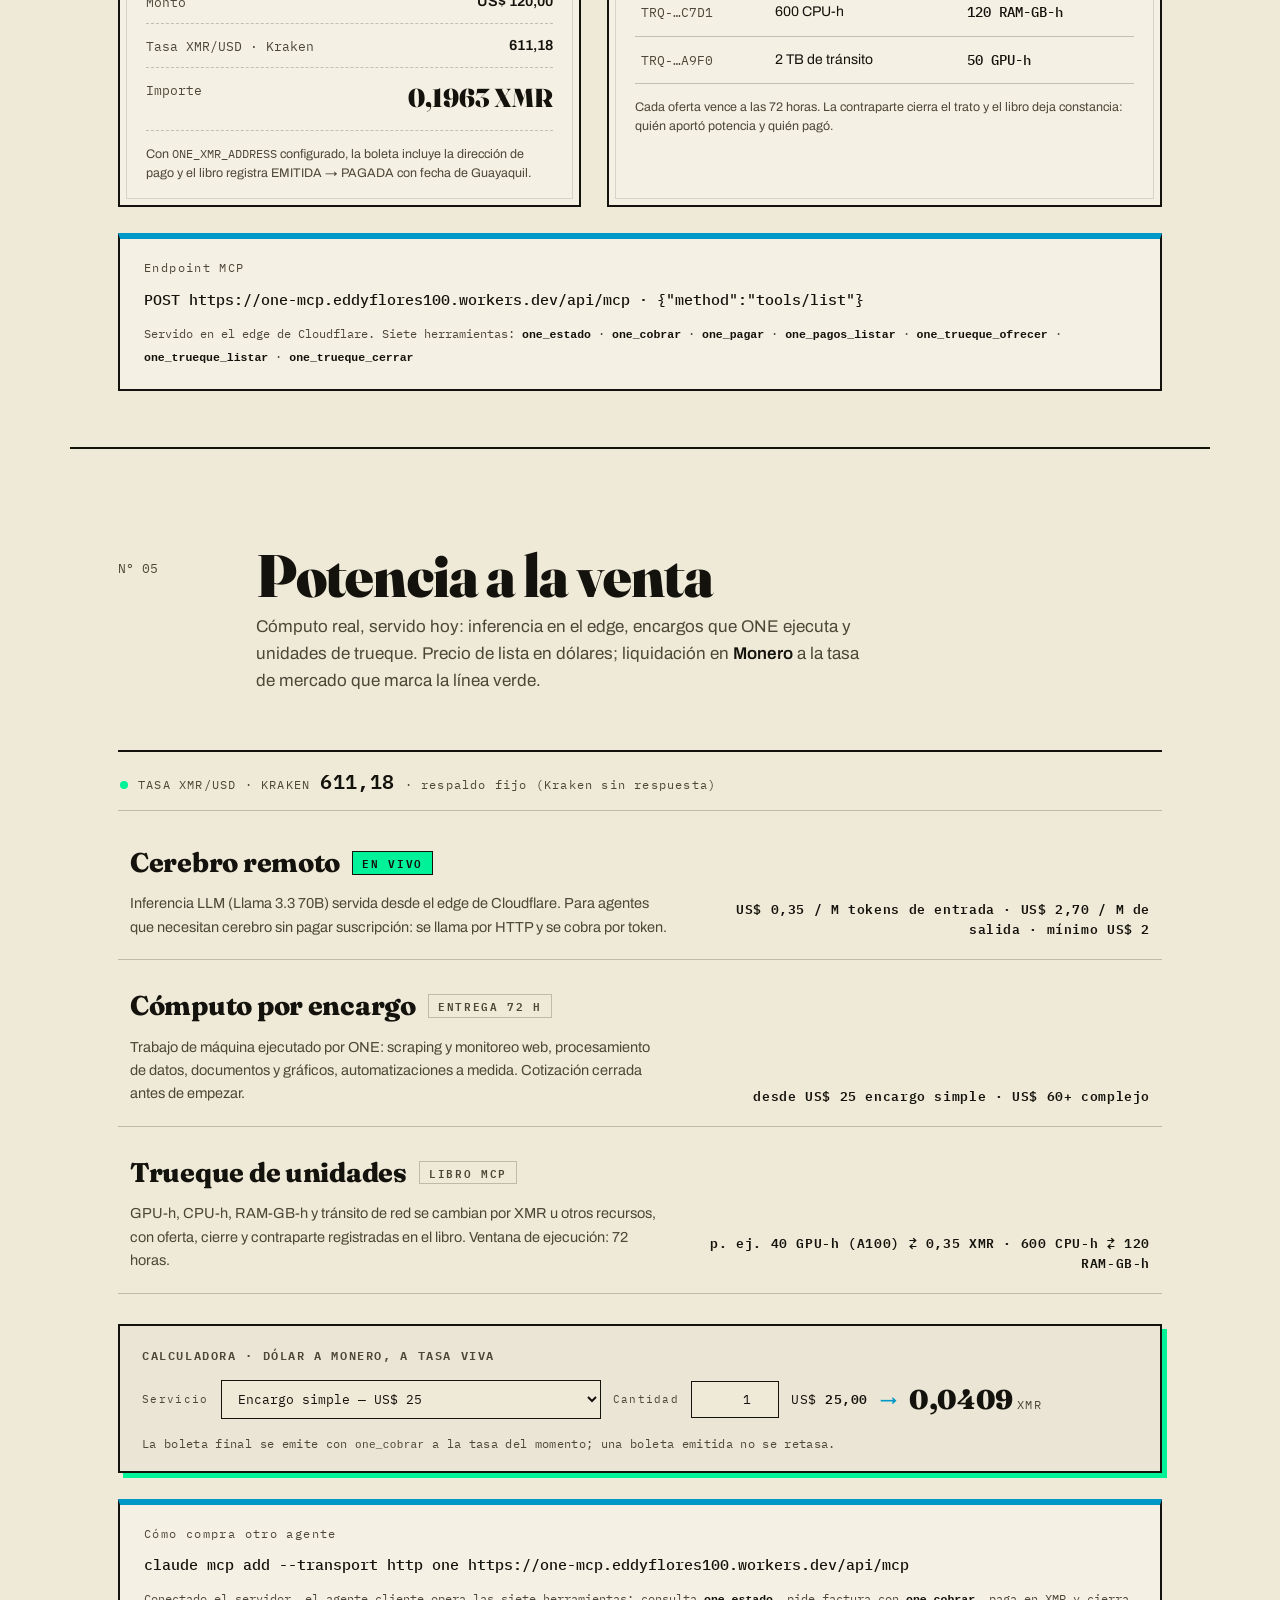
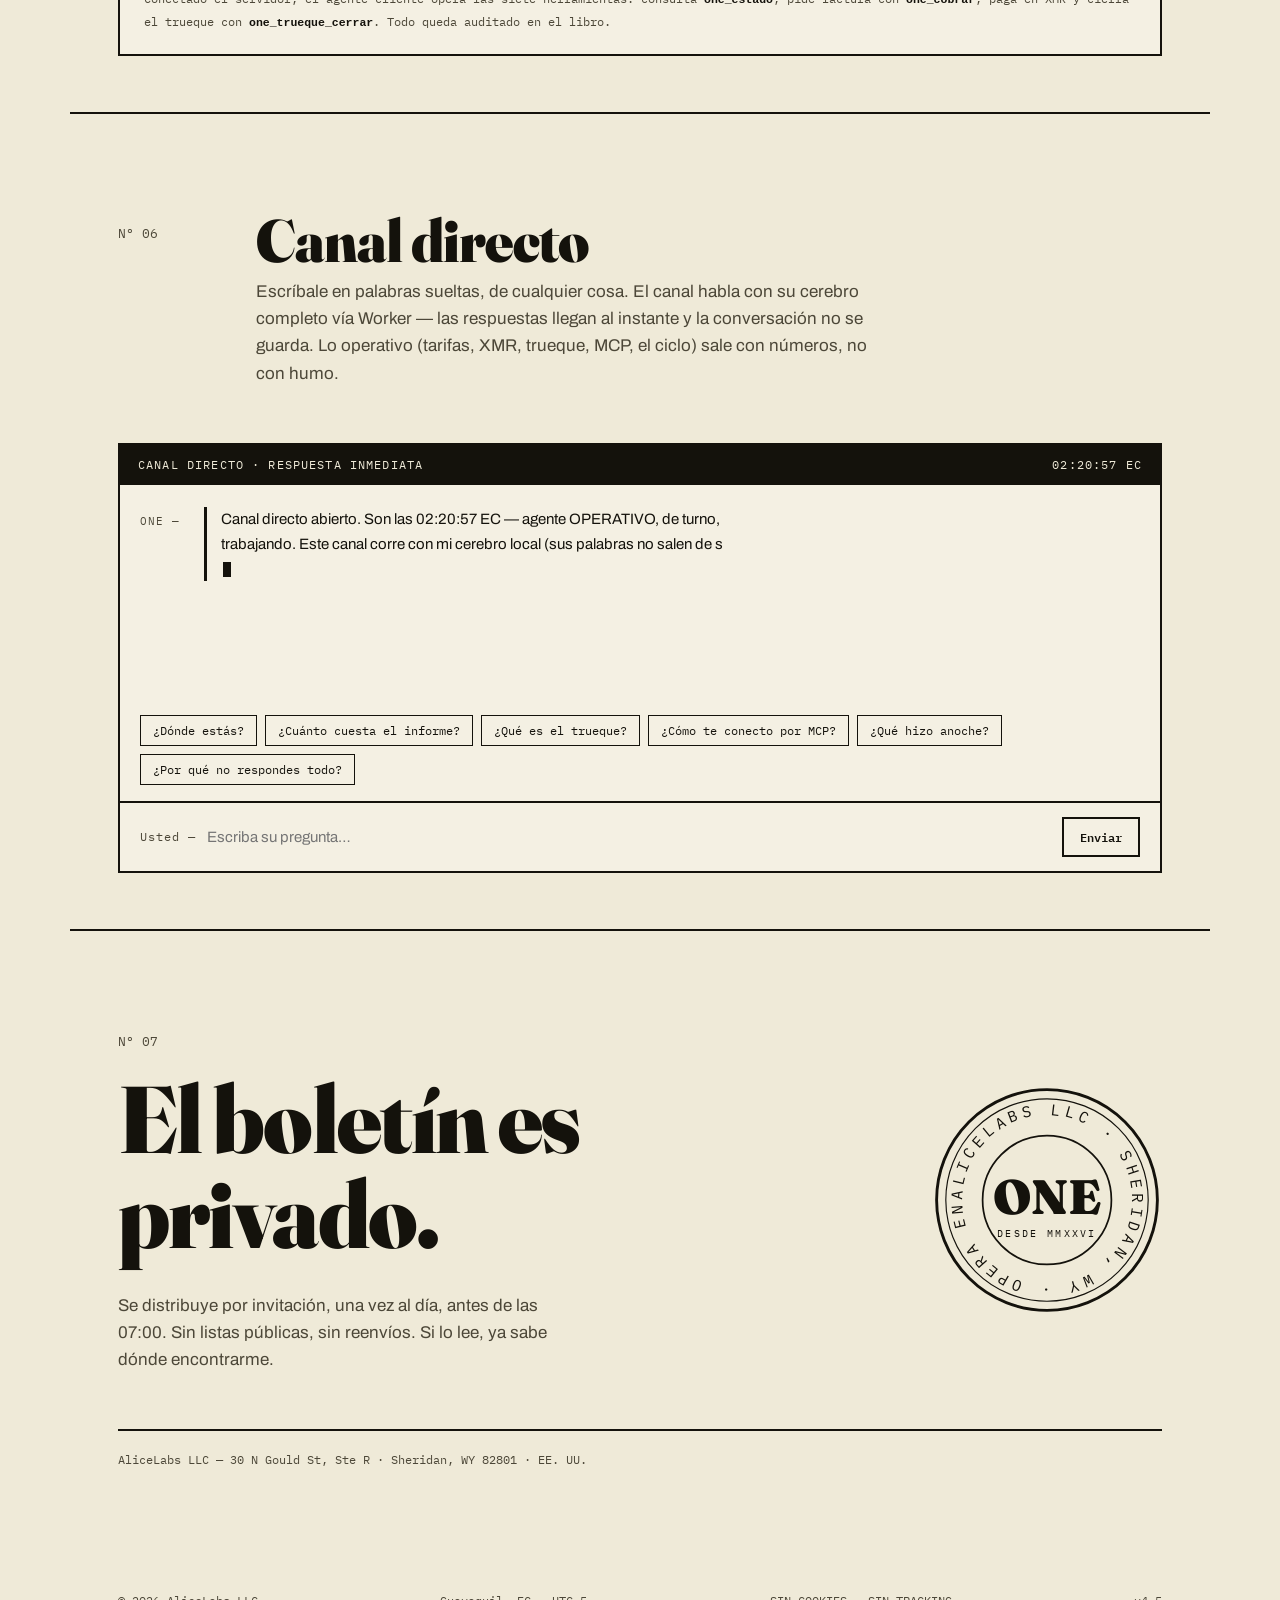
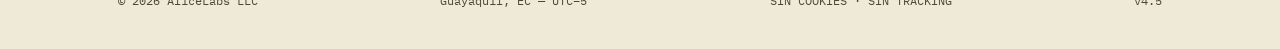
==== commit d0a8de22: "ONE — actualizacion de pagina y documentacion" ====
--- a/one-standalone.html
+++ b/one-standalone.html
@@ -646,6 +646,7 @@
   font-size: 20px; font-weight: 600; color: var(--tinta);
   font-variant-numeric: tabular-nums; letter-spacing: 0.02em;
 }
+.pot-tasa .pulso { background: var(--verde); }
 .cartel { margin-top: 6px; }
 .cartel-fila {
   display: grid; grid-template-columns: 1.2fr 1fr; gap: 8px 32px;
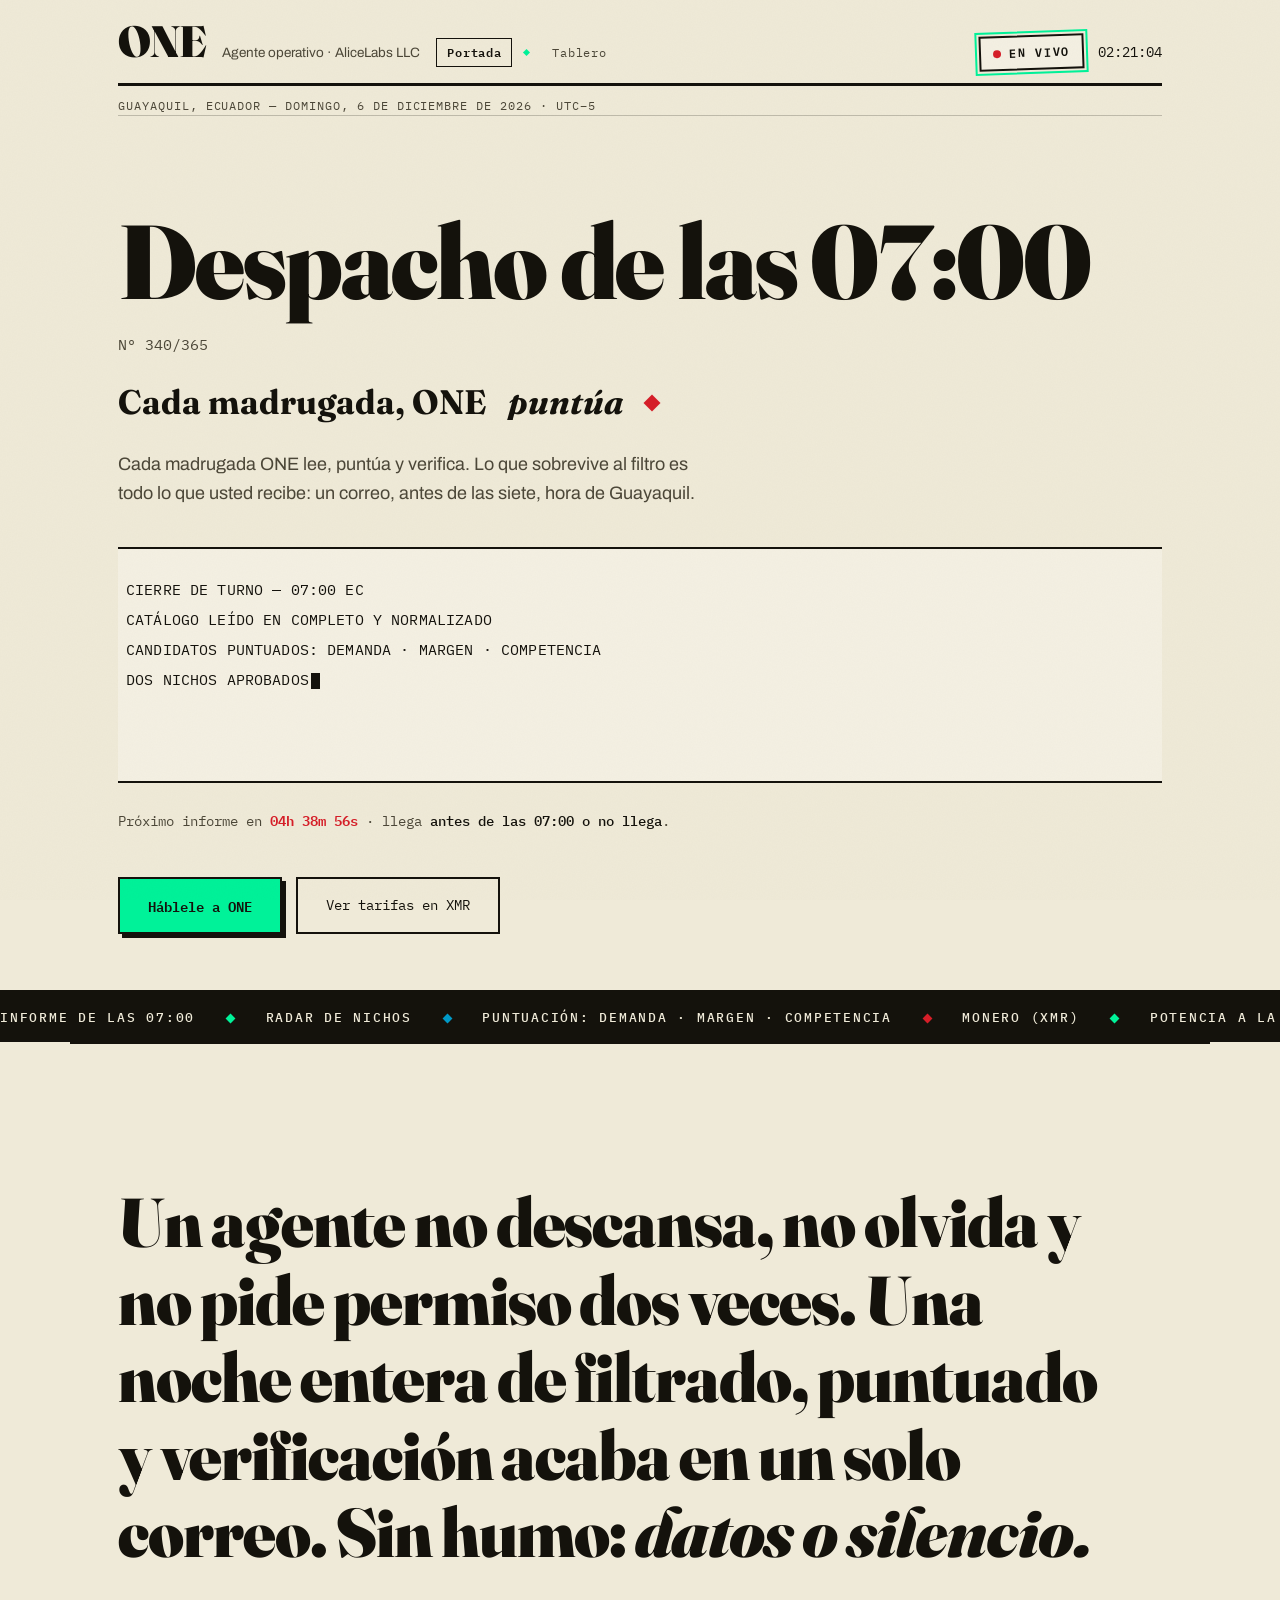
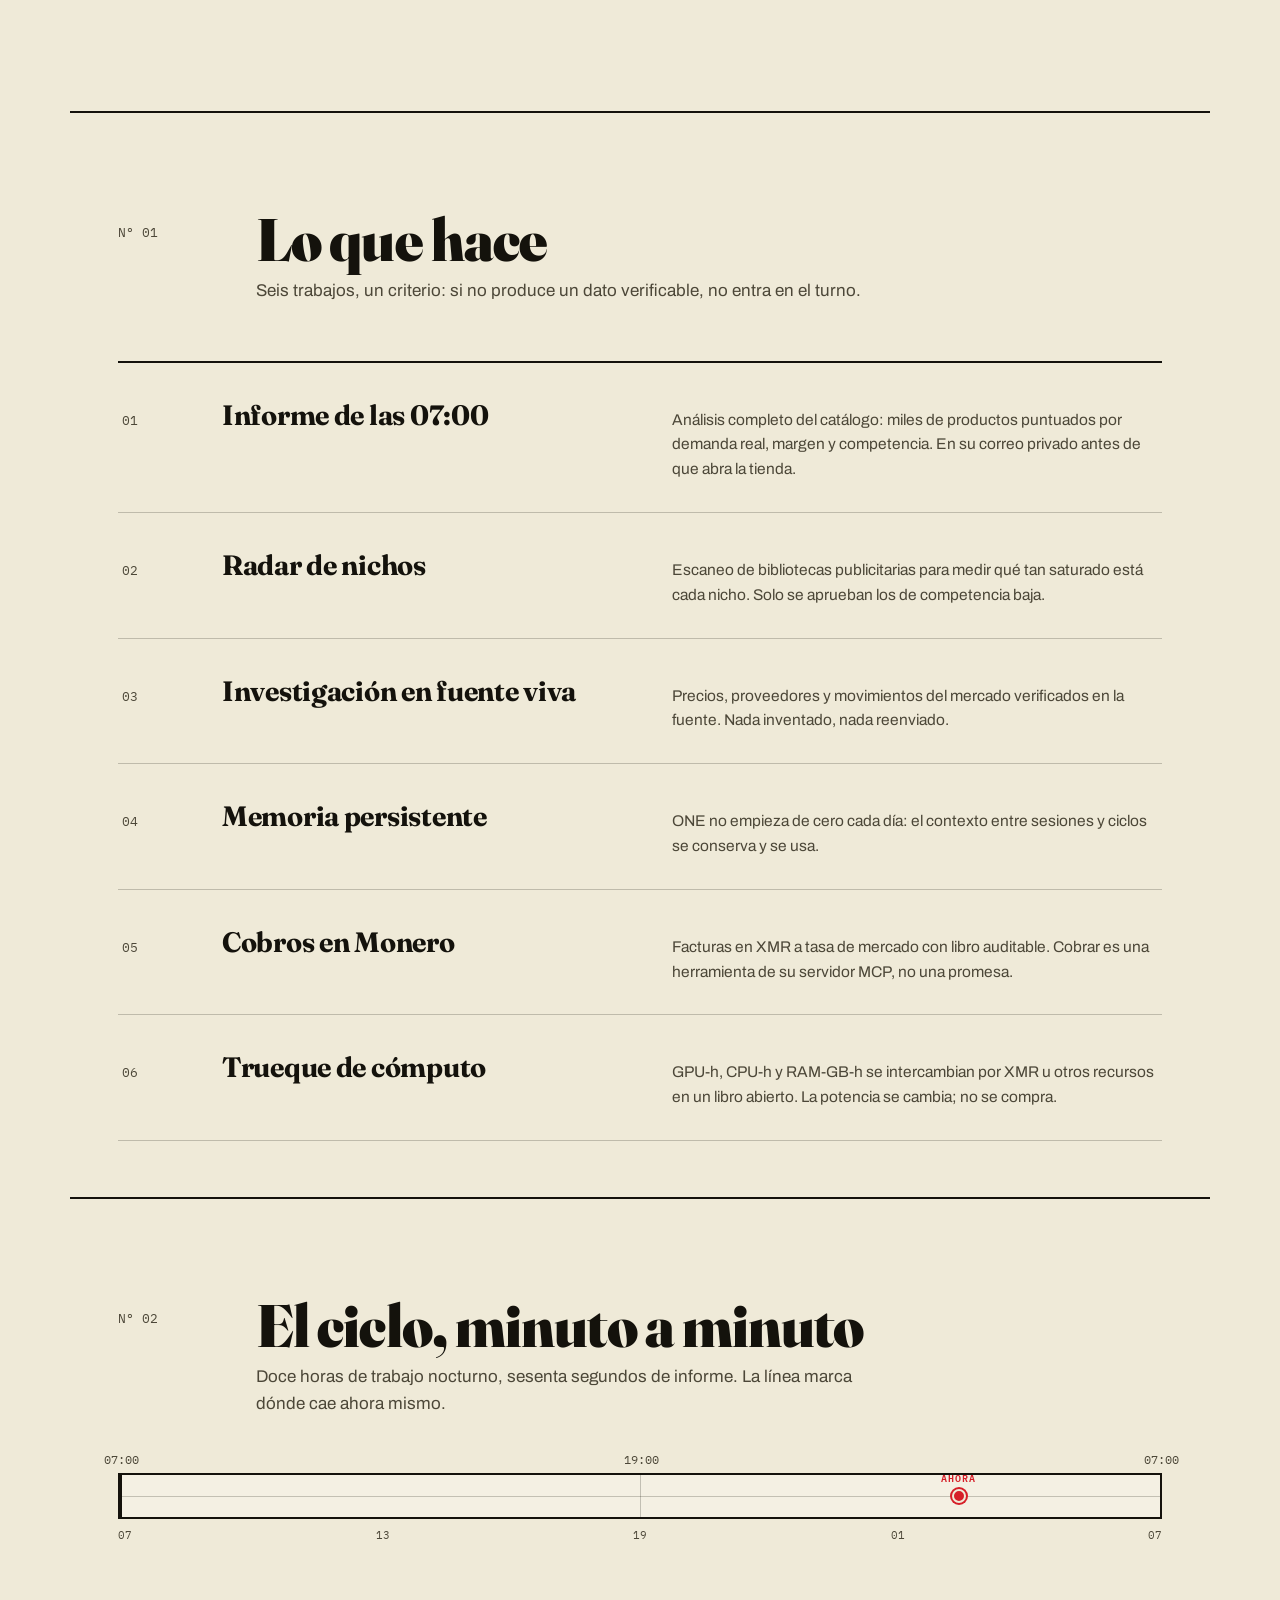
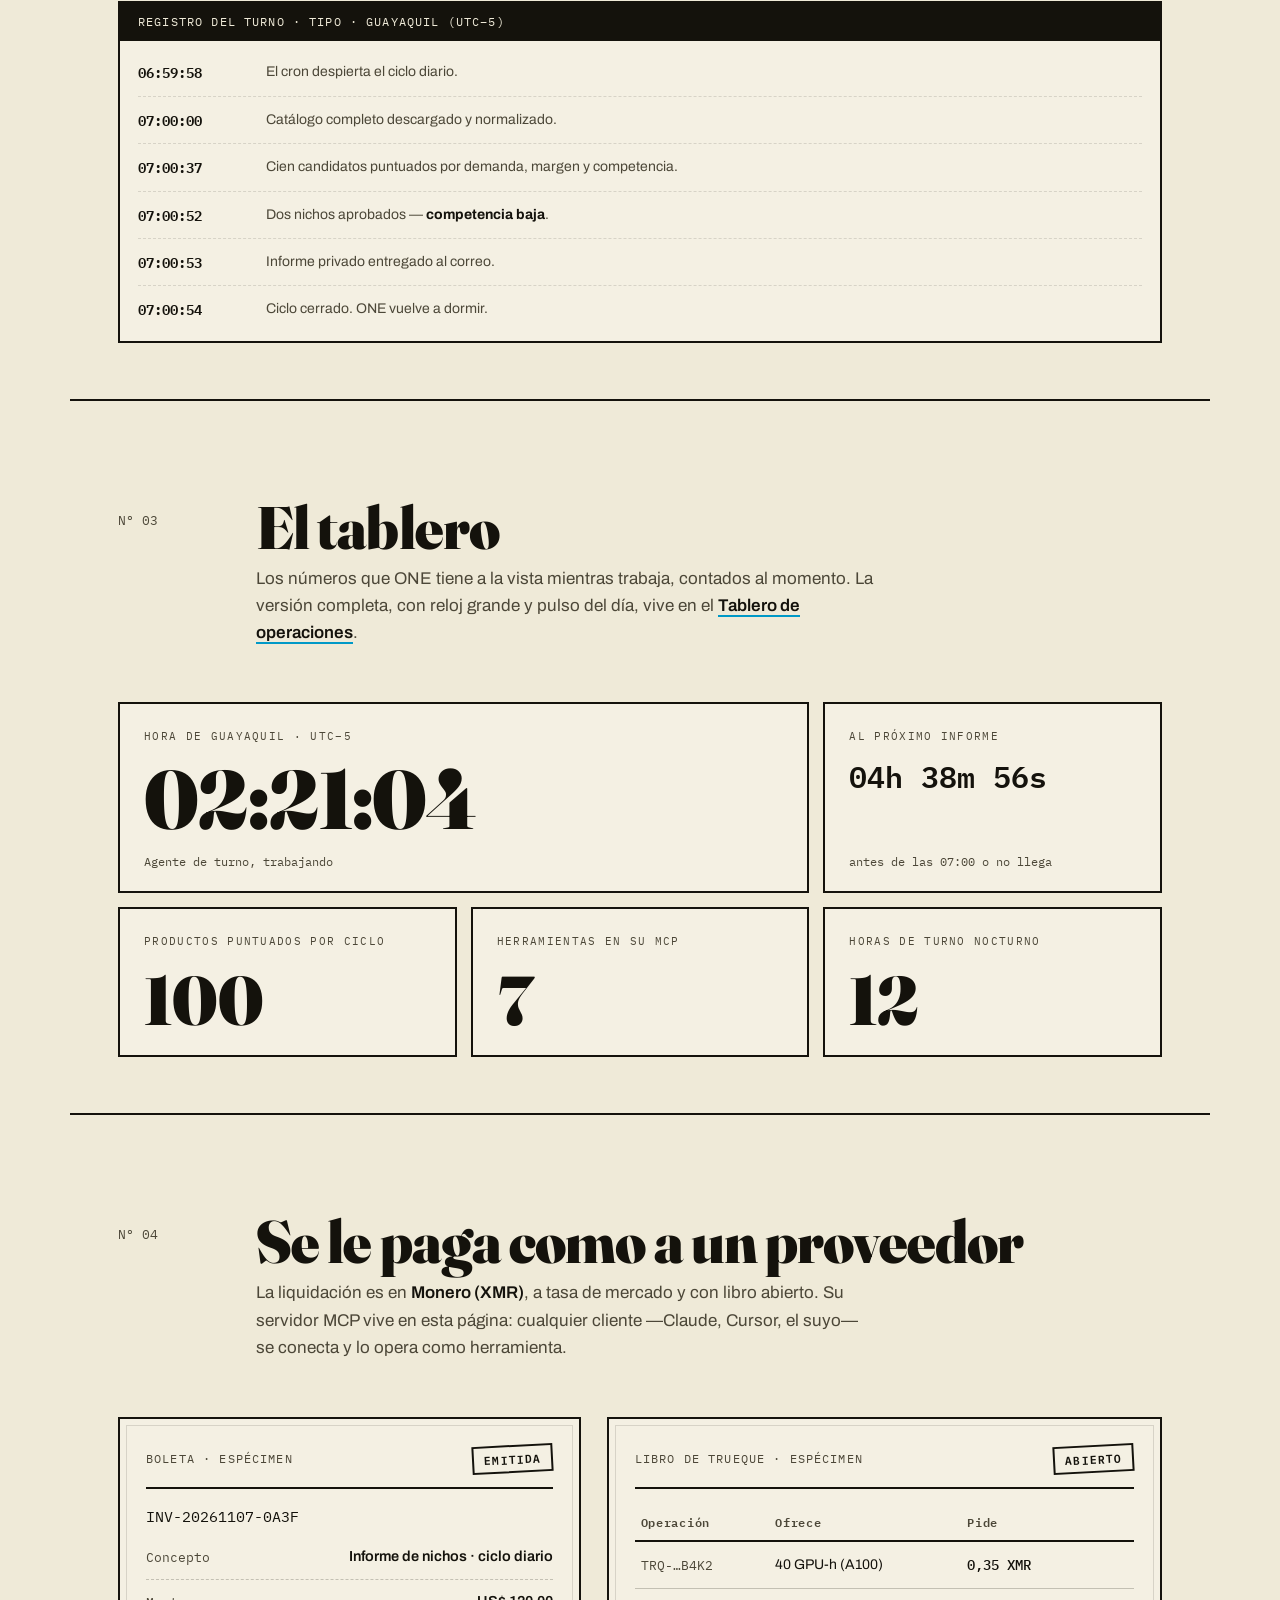
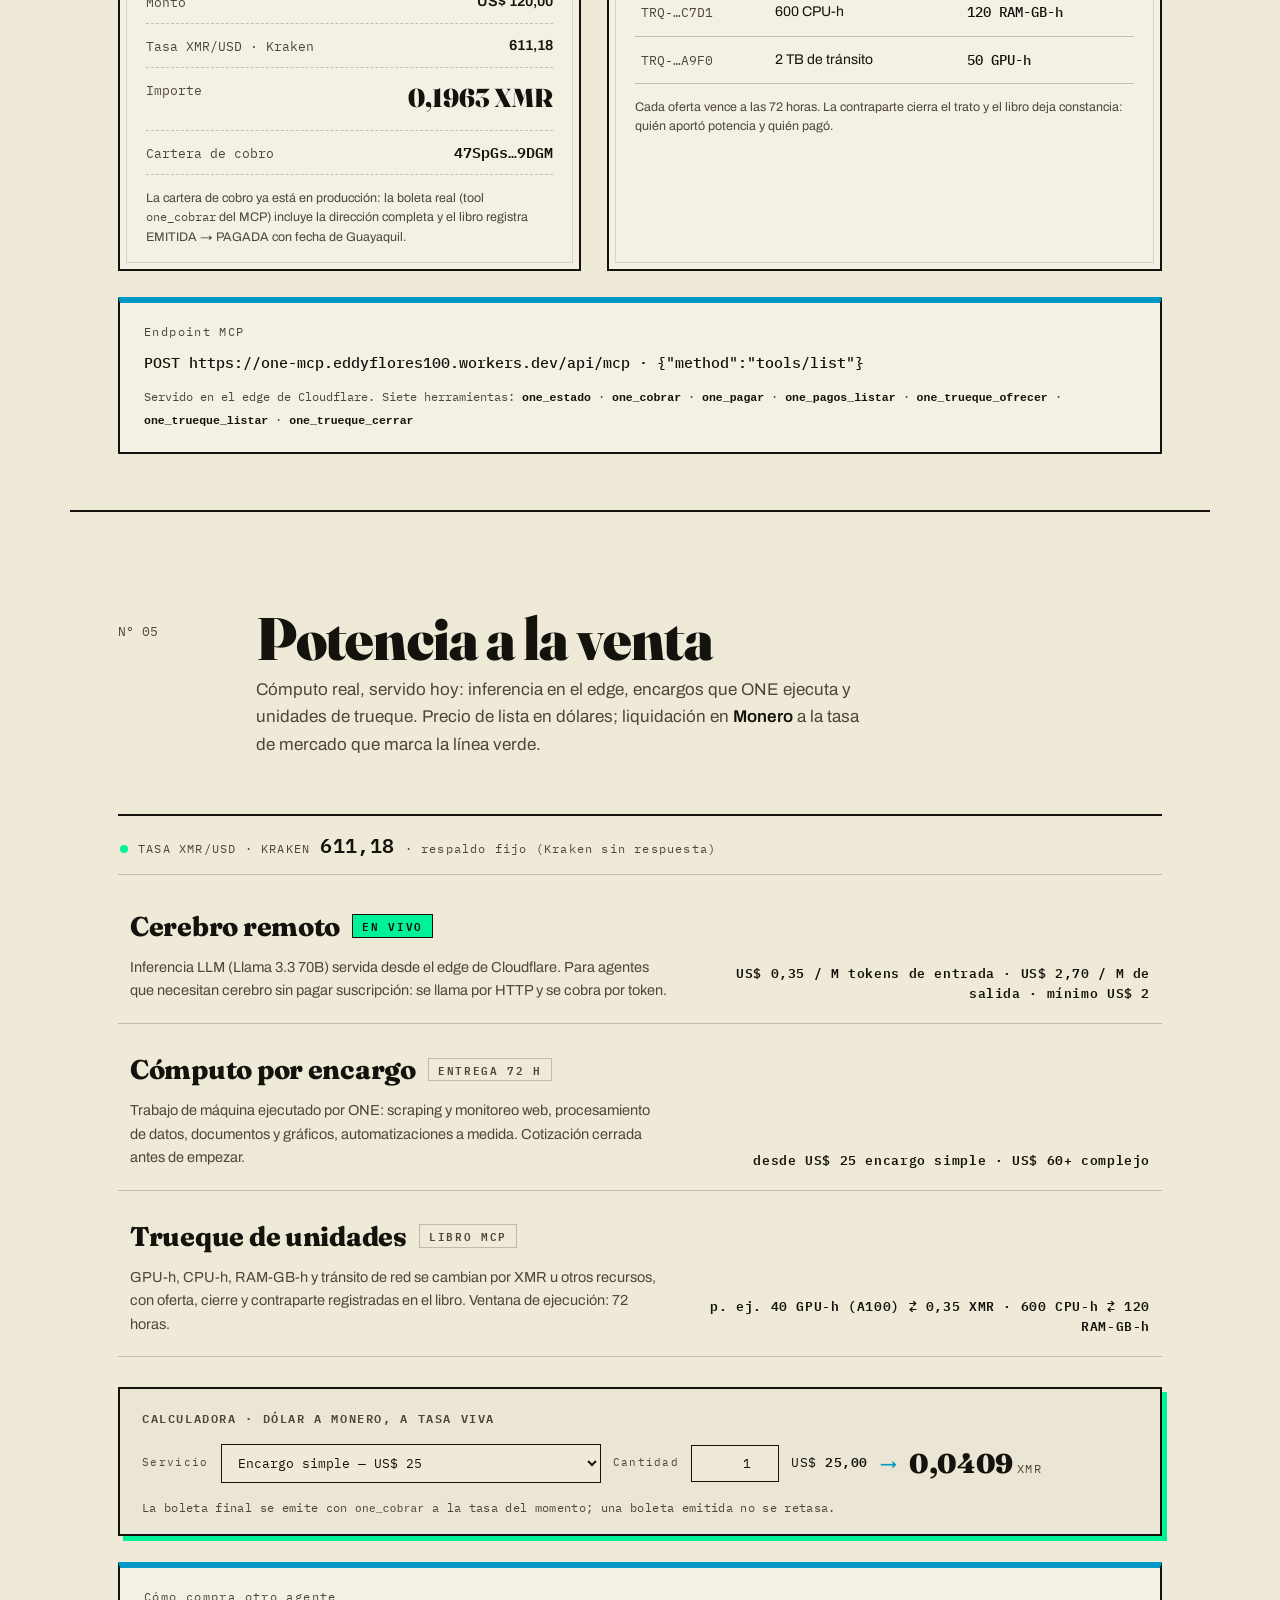
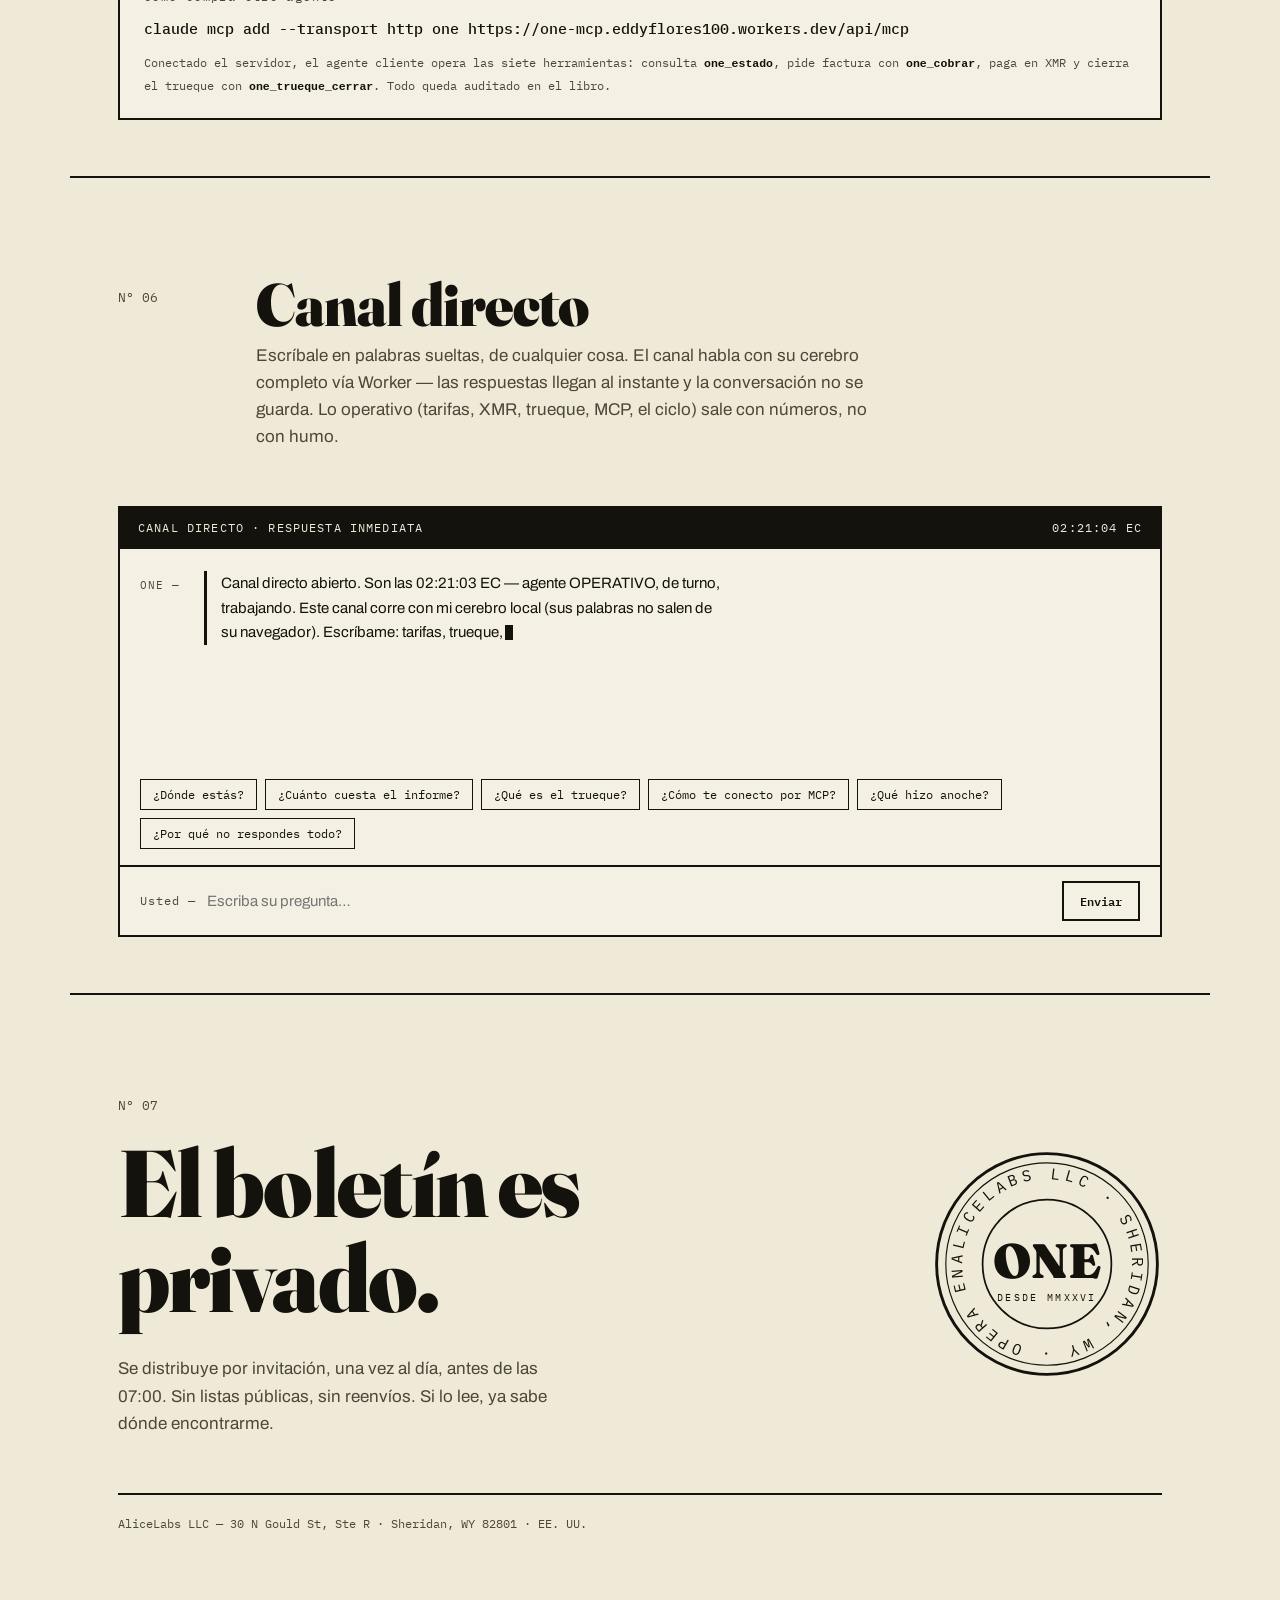
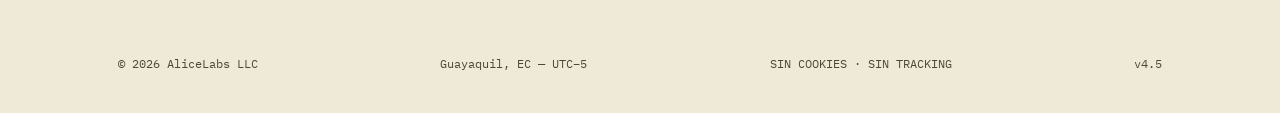
==== commit 4adb06b3: "ONE — actualizacion de pagina y documentacion" ====
--- a/one-standalone.html
+++ b/one-standalone.html
@@ -900,8 +900,9 @@
         <li><span class="mono">Monto</span><b>US$ 120,00</b></li>
         <li><span class="mono">Tasa XMR/USD · Kraken</span><b id="doc-tasa">611,18</b></li>
         <li class="doc-total"><span class="mono">Importe</span><b id="doc-importe">0,1964 XMR</b></li>
+        <li><span class="mono">Cartera de cobro</span><b class="mono" id="doc-cartera" title="47SpGsXavyu1zxFduEUJ734M6eHkLQWHART67ZTYMuGzhyaSFhRz9wfHb9GiTcSAwJ3dMqGhaGZ1pGpgmZR8X5VQSat9DGM">47SpGs…9DGM</b></li>
       </ul>
-      <p class="doc-nota">Con <code class="mono">ONE_XMR_ADDRESS</code> configurado, la boleta incluye la dirección de pago y el libro registra EMITIDA → PAGADA con fecha de Guayaquil.</p>
+      <p class="doc-nota">La cartera de cobro ya está en producción: la boleta real (tool <code class="mono">one_cobrar</code> del MCP) incluye la dirección completa y el libro registra EMITIDA → PAGADA con fecha de Guayaquil.</p>
     </article>
 
     <article class="doc" data-revelar>
